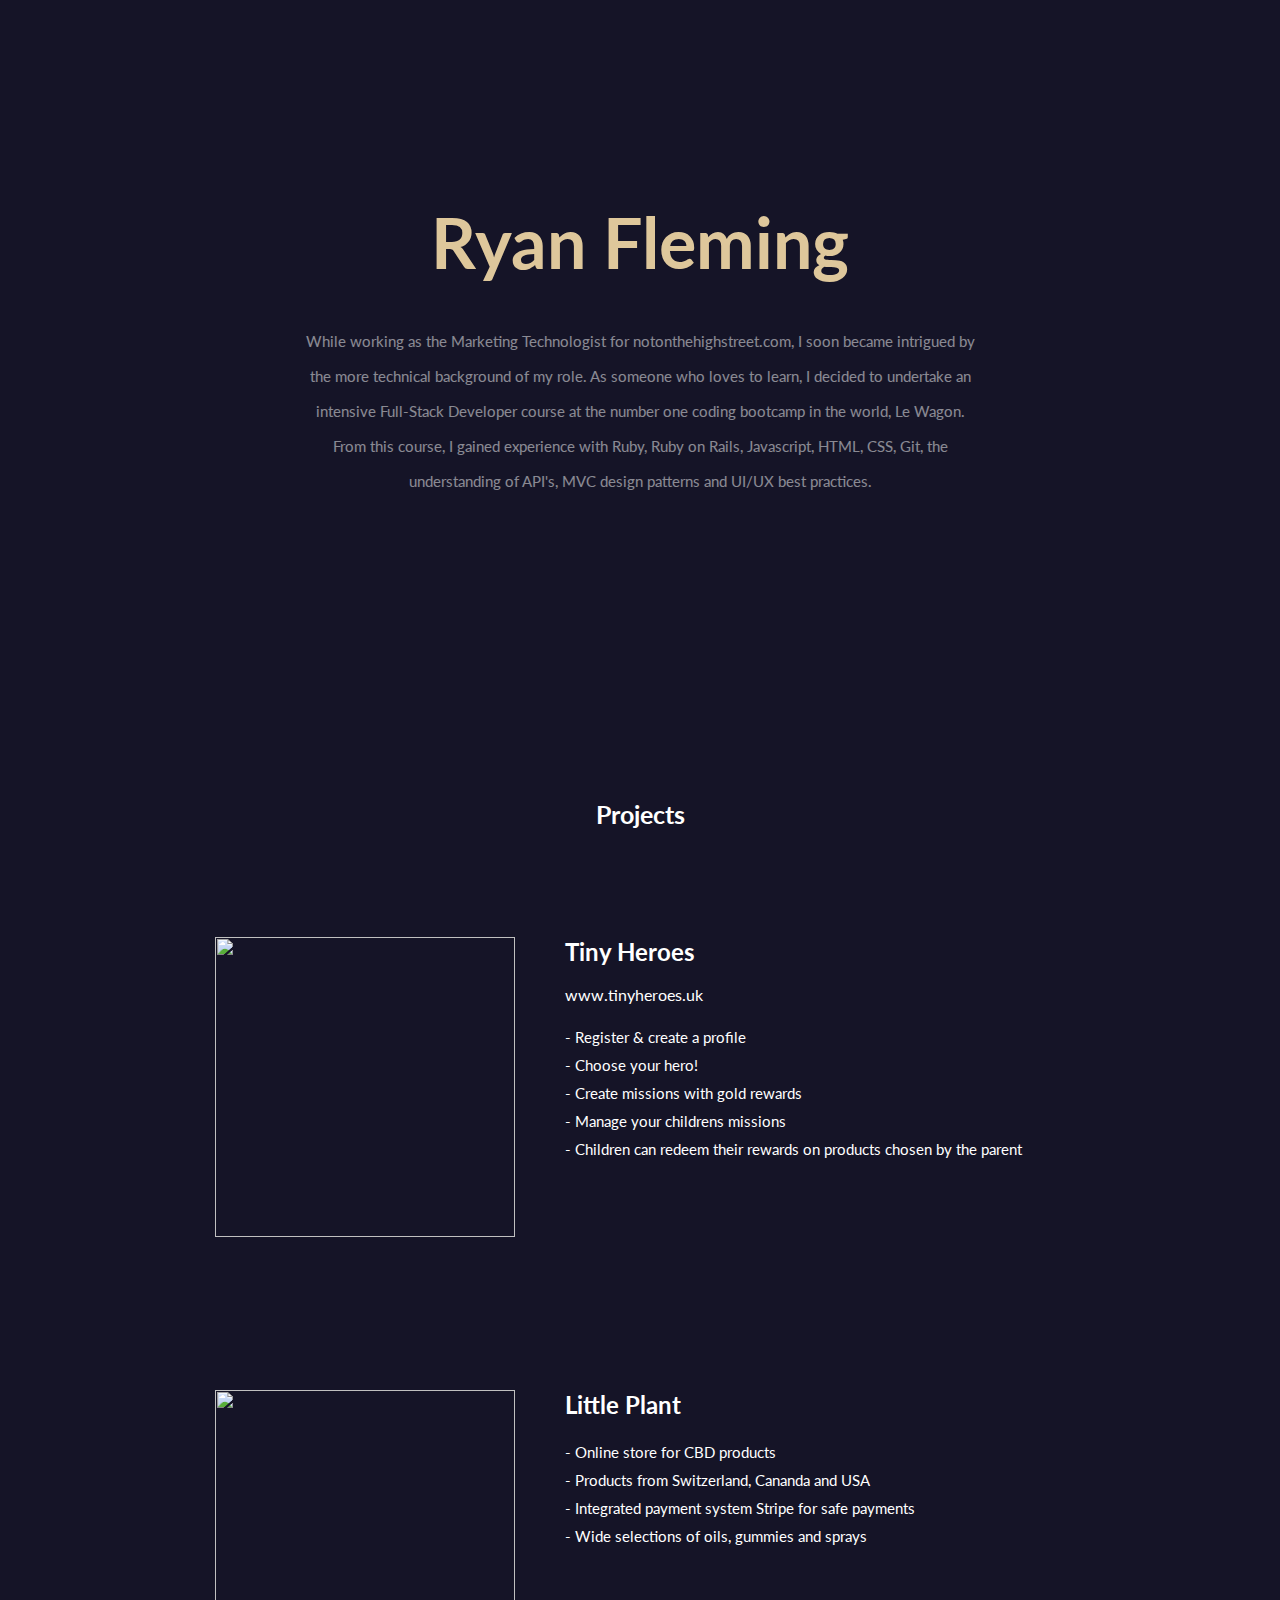
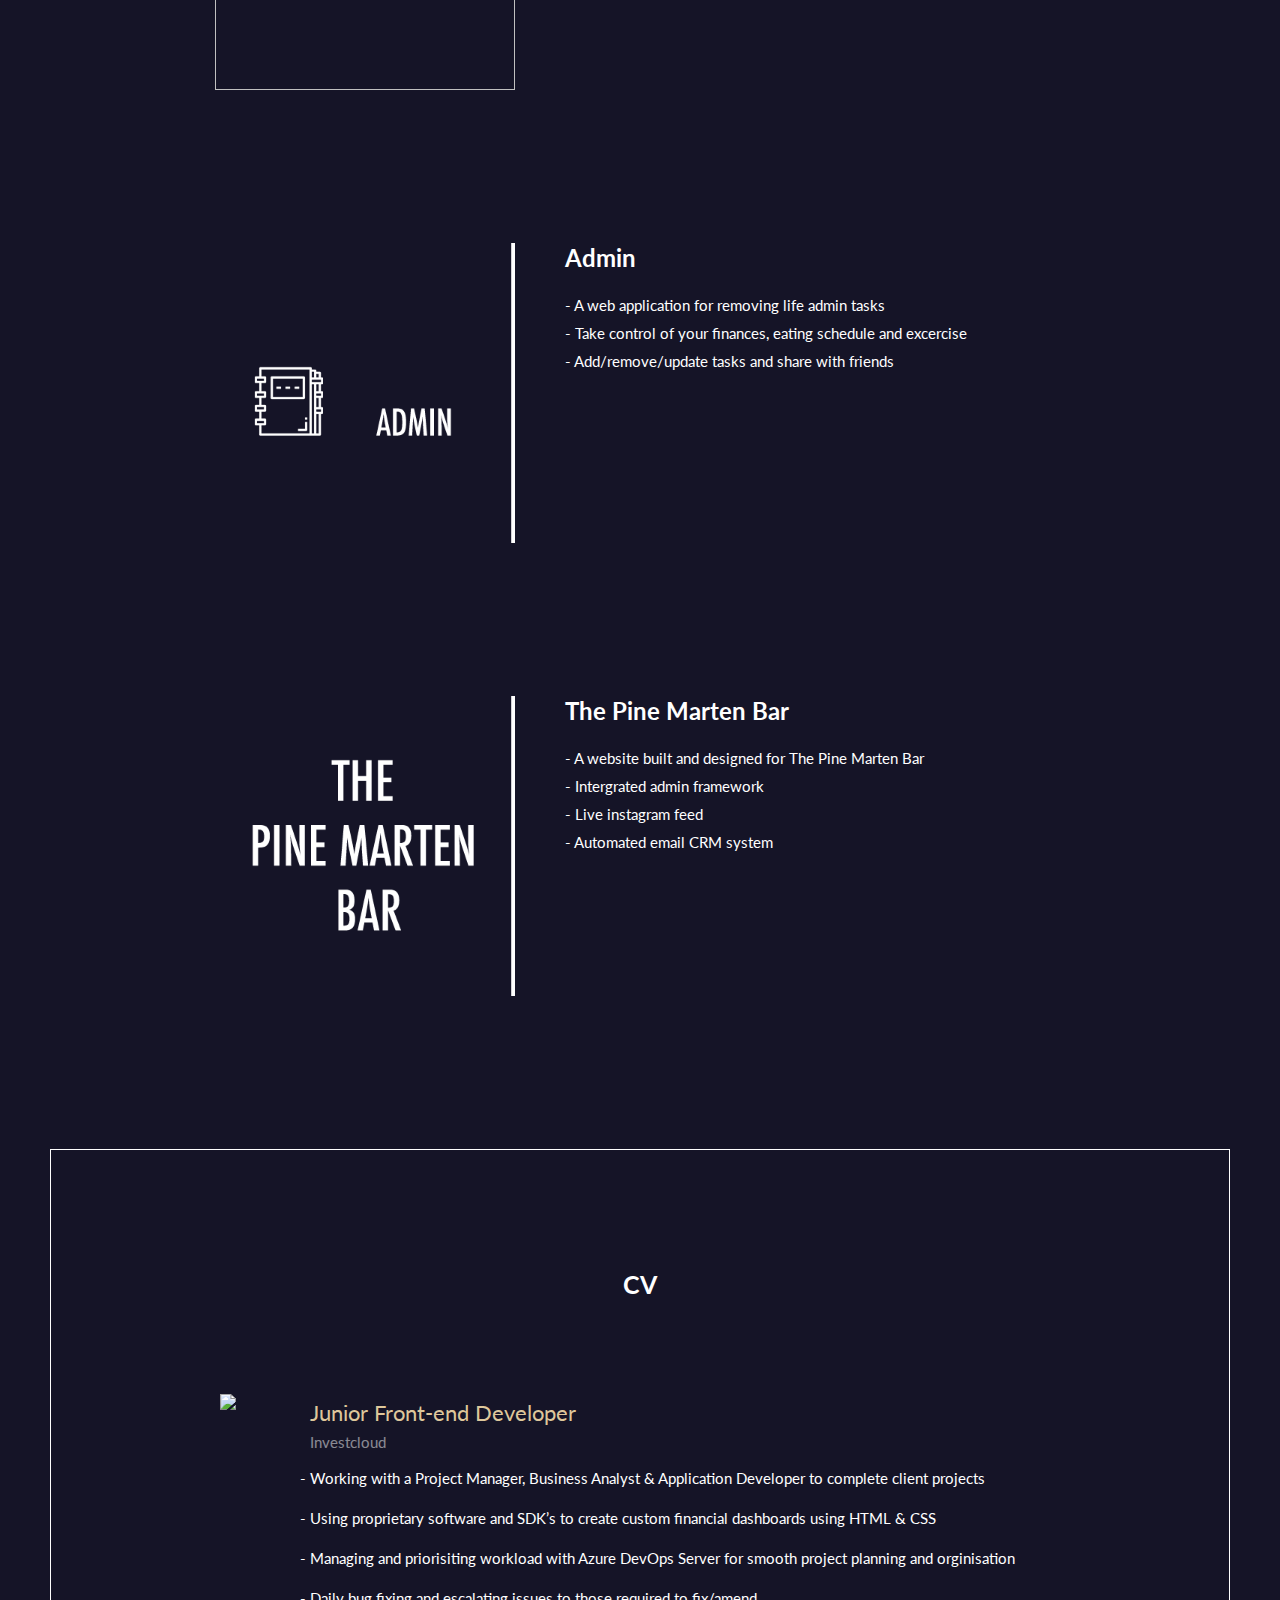
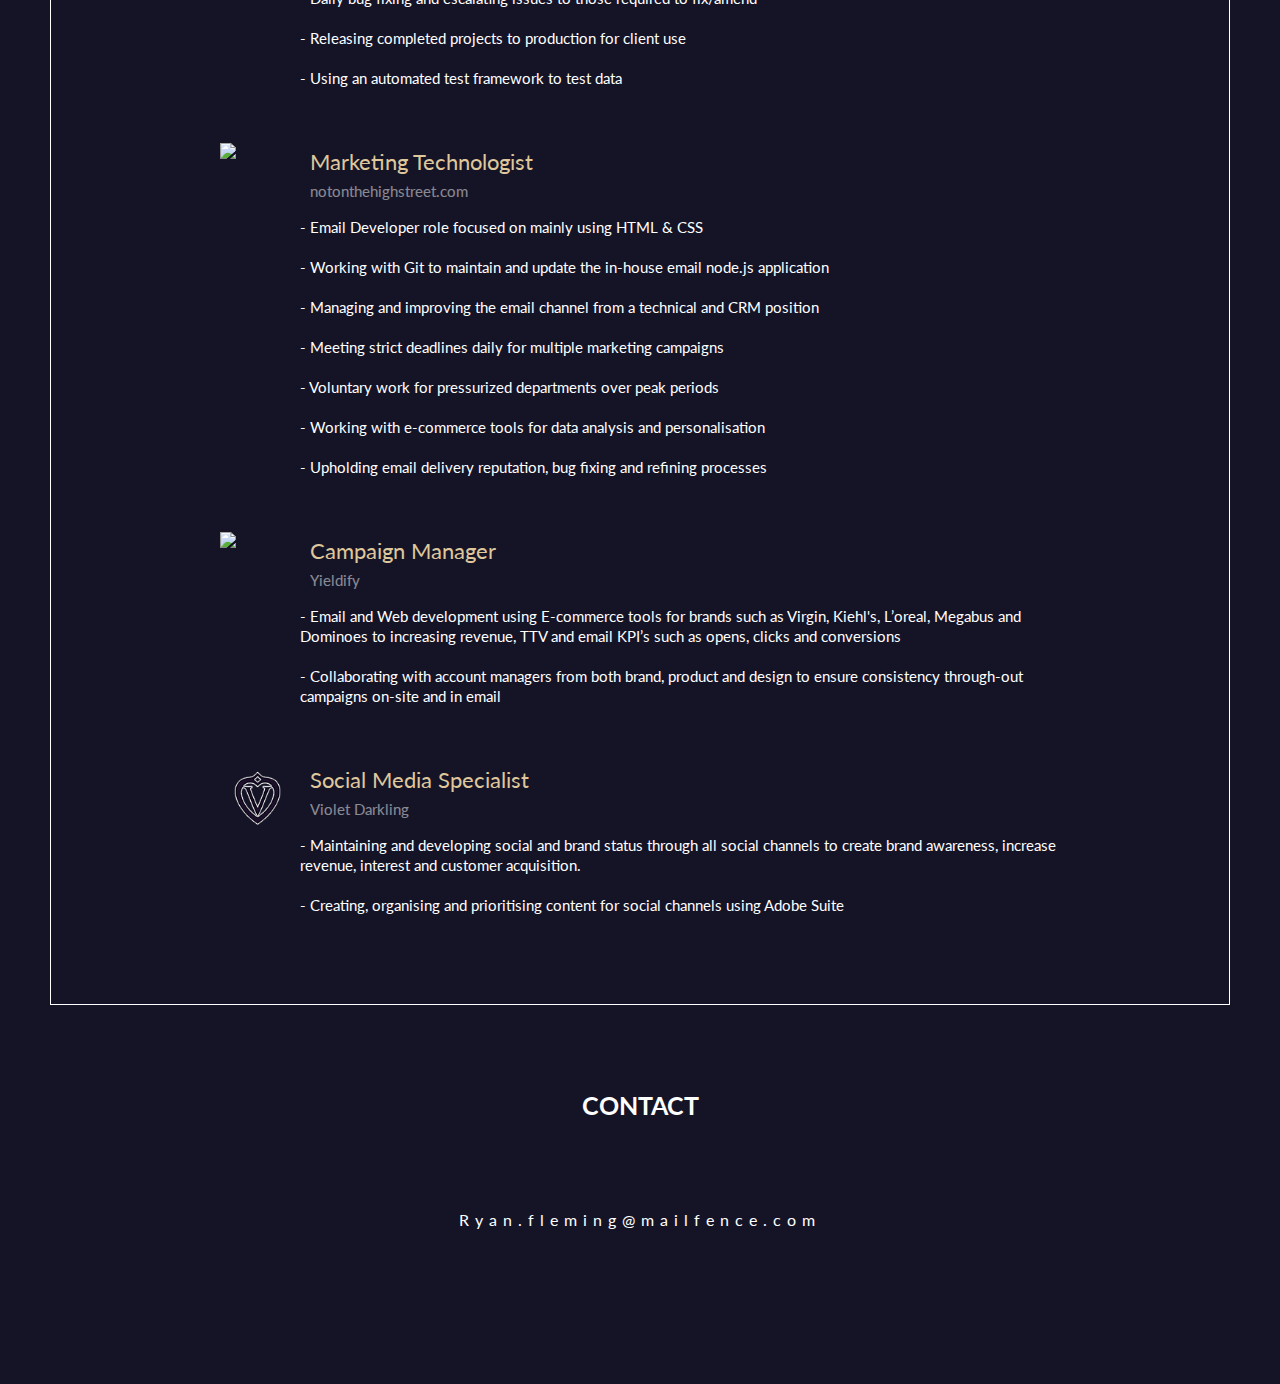
==== index.html @ 5d24ea47 "re-adding image, previous commit didn't change littleplant mobile image" ====
<!DOCTYPE html>
<html>

<head>
    <meta charset="UTF-8">
    <meta name="viewport" content="width=device-width, initial-scale=1.0">
    <meta http-equiv="X-UA-Compatible" content="ie=edge">
    <script src="/index.js" alt="index.js"></script>
    <link rel="stylesheet" type="text/css" href="stylesheet.css">
    <link rel="stylesheet" href="https://fonts.googleapis.com/css?family=Roboto:300,400,500,700&display=swap" />
    <script src="https://kit.fontawesome.com/34f56d6676.js" crossorigin="anonymous"></script>
    <link href="https://fonts.googleapis.com/css2?family=Lato&display=swap" rel="stylesheet">
    <link rel="stylesheet"
        href="https://cdn.rawgit.com/konpa/devicon/df6431e323547add1b4cf45992913f15286456d3/devicon.min.css">

</head>

<body style="background-image: url();">
    <!--CONTAINER -->
    <main class="container">

        <!--navigation

        <nav id="navigation">
            <a class="link" href="www.ryanfleming.co.uk/design">
                <li class="nav-item">Design</li>
            </a>
            <a class="link" href="www.ryanfleming.co.uk/development">
                <li class="nav-item">Development</li>
            </a>
            <a class="link" href="www.ryanfleming.co.uk/personal">
                <li class="nav-item">Personal</li>
            </a>
        </nav>
        -->

        <!--intro-->

        <section class="center-align">
            <h1 class="gold-header">Ryan Fleming</h1>
            <span class="title-sub-header">While working as the Marketing Technologist for notonthehighstreet.com, I
                soon
                became intrigued by the more technical background of my role. As someone who
                loves to learn, I decided to undertake an intensive Full-Stack Developer course at
                the number one coding bootcamp in the world, Le Wagon. From this course, I
                gained experience with Ruby, Ruby on Rails, Javascript, HTML, CSS, Git, the
                understanding of API's, MVC design patterns and UI/UX best practices.</span>
        </section>

        <!--intro-->

        <!--project gallery-->
        <section class="gallery">
            <h3 id="heading">Projects</h3><br><br>

            <section class="projects">

                <div id="two-column">
                    <div class="placeholder-position">
                        <img class="placeholder" src="images/tinyheroes.png">
                        <img class="placeholder-mobile" src="images/tinyheroes-mobile.png?1">
                    </div>
                    <div class="center">

                        <h2 class="project-title">Tiny Heroes</h2><br>

                        <a class="link-style" href="http://www.tinyheroes.uk/">
                            www.tinyheroes.uk</a><br><br>

                        <p class="project-description">
                            - Register & create a profile<br>
                            - Choose your hero!<br>
                            - Create missions with gold rewards<br>
                            - Manage your childrens missions<br>
                            - Children can redeem their rewards on
                            products chosen by the parent<br>
                        </p><br>

                        <span class="icons">
                            <i class="devicon-ruby-plain-wordmark"> </i>
                            <i class="devicon-rails-plain-wordmark"> </i>
                            <i class="devicon-git-plain-wordmark"> </i>
                            <i class="devicon-heroku-original-wordmark"> </i>
                            <i class="devicon-photoshop-plain"> </i>
                            <i class="devicon-sass-original"> </i>
                            <i class="devicon-bootstrap-plain-wordmark"> </i>

                        </span>

                    </div>

                </div>


                <div id="two-column">

                    <div class="placeholder-position">
                        <img class="placeholder" src="images/littleplant.png">
                        <img class="placeholder-mobile" src="images/littleplant-mobile.png">
                    </div>
                    <!-- fix the gallery - use display flex or grid -->
                    <div class="center">

                        <h2 class="project-title">Little Plant</h2><br>
                        <!-- <a class="link-style" href="http://www.littleplant.co.uk/">
                            http://www.littleplant.co.uk/</a><br><br> -->

                        <p class="project-description">
                            - Online store for CBD products<br>
                            - Products from Switzerland, Cananda and USA <br>
                            - Integrated payment system Stripe for safe payments<br>
                            - Wide selections of oils, gummies and sprays <br>

                        </p><br>

                        <span class="icons">
                            <i class="devicon-javascript-plain"> </i>
                            <i class="devicon-git-plain-wordmark"> </i>
                            <i class="devicon-heroku-original-wordmark"> </i>
                            <i class="devicon-photoshop-plain"> </i>

                        </span>
                    </div>

                </div>

                <div id="two-column">

                    <div class="placeholder-position">
                        <img class="placeholder" src="images/admin.png">
                        <img class="placeholder-mobile" src="images/admin-mobile.png">

                    </div>
                    <!-- fix the gallery - use display flex or grid -->
                    <div class="center">

                        <h2 class="project-title">Admin</h2><br>
                        <!--  <a class="link-style" href="">
                            http://www.admin.co.uk/</a><br><br>-->

                        <p class="project-description">
                            - A web application for removing life admin tasks <br>
                            - Take control of your finances, eating schedule and excercise<br>
                            - Add/remove/update tasks and share with friends<br>
                        </p><br>

                        <span class="icons">
                            <i class="devicon-javascript-plain"> </i>
                            <i class="devicon-git-plain-wordmark"> </i>
                            <i class="devicon-heroku-original-wordmark"> </i>
                            <i class="devicon-photoshop-plain"> </i>

                        </span>
                    </div>

                </div>

                <div id="two-column">

                    <div class="placeholder-position">

                        <img class="placeholder" src="images/pinemarten.png">
                        <img class="placeholder-mobile" src="images/pinemarten-mobile.png">

                    </div>
                    <!-- fix the gallery - use display flex or grid -->
                    <div class="center">

                        <h2 class="project-title">The Pine Marten Bar</h2><br>
                        <!-- <a class="link-style" href="https://www.aviemoreski.co.uk/">
                            https://www.aviemoreski.co.uk/</a><br><br>-->

                        <p class="project-description">
                            - A website built and designed for The Pine Marten Bar<br>
                            - Intergrated admin framework<br>
                            - Live instagram feed<br>
                            - Automated email CRM system<br>
                        </p><br>

                        <span class="icons">
                            <i class="devicon-javascript-plain"> </i>
                            <i class="devicon-git-plain-wordmark"> </i>
                            <i class="devicon-heroku-original-wordmark"> </i>
                            <i class="devicon-photoshop-plain"> </i>

                        </span>
                    </div>

                </div>


            </section>

            <!--project gallery-->

            <!--role gallery-->

            <div class="cv">
                <h3 id="heading">CV</h3>
                <div class="cv-section">
                    <img class="logo" src="images/investcloud.png?2">
                    <p class="cv-gold-header">Junior Front-end Developer <br> <span
                            class="sub-header">Investcloud</span>
                    </p>
                    <div class="job-description">
                        <p class="white-para-left">
                            - Working with a Project Manager, Business Analyst & Application Developer to complete
                            client projects
                            <br><br>- Using proprietary software and SDK’s to create custom financial dashboards
                            using HTML & CSS
                            <br><br>- Managing and priorisiting workload with Azure DevOps Server for smooth project
                            planning and orginisation
                            <br><br> - Daily bug fixing and escalating issues to those required to fix/amend
                            <br><br> - Releasing completed projects to production for client use
                            <br><br> - Using an automated test framework to test data
                        </p>
                    </div>

                </div>
                <div class="cv-section">
                    <img class="logo" src="images/noths.png">
                    <p class="cv-gold-header">Marketing Technologist <br> <span
                            class="sub-header">notonthehighstreet.com</span>
                    </p>
                    <div class="job-description">
                        <p class="white-para-left">
                            - Email Developer role focused on mainly using HTML & CSS
                            <br><br>- Working with Git to maintain and update the in-house email node.js application
                            <br><br>- Managing and improving the email channel from a technical and CRM position
                            <br><br>- Meeting strict deadlines daily for multiple marketing campaigns
                            <br><br>- Voluntary work for pressurized departments over peak periods
                            <br><br>- Working with e-commerce tools for data analysis and personalisation
                            <br><br>- Upholding email delivery reputation, bug fixing and refining processes
                        </p>
                    </div>
                </div>

                <div class="cv-section">
                    <img class="logo" src="images/yieldify.png">
                    <p class="cv-gold-header">Campaign Manager <br> <span class="sub-header">Yieldify</span>
                    </p>
                    <div class="job-description">
                        <p class="white-para-left">
                            - Email and Web development using E-commerce tools for brands such as Virgin, Kiehl's,
                            L’oreal, Megabus and Dominoes to increasing revenue, TTV and email KPI’s such as opens,
                            clicks and conversions
                            <br><br> - Collaborating with account managers from both brand, product and design to ensure
                            consistency through-out campaigns on-site and in email
                        </p>
                    </div>

                </div>

                <div class="cv-section">
                    <img class="logo" src="images/violetdarkling.png">
                    <p class="cv-gold-header">Social Media Specialist <br> <span class="sub-header">Violet
                            Darkling</span>
                    </p>
                    <div class="job-description">
                        <p class="white-para-left">
                            - Maintaining and developing social and brand status through all social channels to create
                            brand awareness, increase revenue, interest and customer acquisition.
                            <br><br>- Creating, organising and prioritising content for social channels using Adobe
                            Suite
                        </p>
                    </div>

                </div>
                <div class="div-center">
                    <a href="/download/ryanflemingcv.pdf"><button class="download-btn" type="button">DOWNLOAD
                            CV</button></a>
                </div>
            </div>
            <!--role gallery-->

            <!--contact section-->

            <div class="contact">
                <h3 id="heading">CONTACT</h3>
                <p class="email"> Ryan.fleming@mailfence.com</p>
            </div>

            <div class="icon-position">
                <a href="https://www.linkedin.com/in/rynfleming/"><i id="icon" class="fab fa-linkedin"></i></a>
                <a href="https://www.behance.net/RYANFLEMINac44"><i id="icon" class="fab fa-behance-square"></i></a>
                <a href="https://github.com/ryanfleming99"><i id="icon" class="fab fa-github-square"></i></a>
            </div>
            <!--contact section-->
        </section>
    </main>
</body>

</html>
---- stylesheet.css ----
* {
	margin: 0;
	padding: 0;
	background-color: #151427;
	font-family: Lato, sans-serif;
}

.container {
	width: 100%;
	height: 100%;
	justify-content: center;
}

#navigation {
	display: flex;
	justify-content: center;
	margin-top: 20px;
}

.gallery-images {
	text-align: center;
}

.placeholder {
	width: 300px;
	height: 300px;
}

.div-center {
	display: flex;
	justify-content: center;
	margin-top: 50px;
	display: none;
}

.project-description {
	color: #fff;
	line-height: 28px;
	font-size: 15px;
}

#two-column {
	display: flex;
	justify-content: center;
	margin-bottom: 150px;
}

.cv {
	justify-content: center;
	padding: 5% 5%;
	border: 1px solid white;
}

.center-align {
	justify-content: center;
	margin: 200px;
}

.link-style {
	text-decoration: none;
	color: #fff;
}

.project-container {
	justify-content: center;
	padding: 10% 20%;
}

.nav-item {
	text-decoration: none;
	color: #fff;
	font-size: 20px;
	padding: 20px 100px;
	list-style-type: none;
}

.header {
	padding: 20px 0;
}

.icons {
	font-size: 40px;
	color: white;
}

.gold-header {
	color: #dec79b;
	text-align: center;
	font-size: 70px;
}

.cv-gold-header {
	color: #dec79b;
	text-align: left;
	padding-left: 100px;
	font-size: 22px;
	padding-bottom: 15px;
}

#heading {
	color: #fff;
	justify-content: center;
	text-align: center;
	padding: 60px 20px 70px 20px;
	font-size: 25px;
}

.contact {
	color: #fff;
	justify-content: center;
	text-align: center;
	padding: 25px 0;
}

.download-btn {
	width: 160px;
	height: 40px;
	font-size: 15px;
	background-color: #dec79b;
	border-radius: 10px;
	border: 1px solid white;
}

.cv-section {
	position: relative;
	padding: 30px 0 30px 100px;
}

.gallery {
	padding: 0 50px;
}

.logo {
	position: absolute;
	margin: -5px 10px;
	width: 75px;
}

.white-para {
	color: #fff;
	font-size: 15px;
	text-align: center;
	line-height: 35px;
	padding: 20px 60px;
}

.white-para-left {
	color: #fff;
	font-size: 15px;
	text-align: left;
	padding-left: 90px;
	line-height: 20px;
	padding-right: 90px;
}

.nav-header {
	color: #dec79b;
	font-size: 20px;
}

.project-text {
	padding: 0 50px;
	color: #fff;
	width: 400px;
}

.sub-header {
	font-size: 15px;
	color: #fff;
	opacity: 0.5;
}

.title-sub-header {
	font-size: 15px;
	color: #fff;
	opacity: .5;
	display: flex;
	text-align: center;
	padding: 40px 100px;
	line-height: 35px;
}

.email {
	padding: 20px 0;
	letter-spacing: 6px;
}

.icon-position {
	color: #dec79b;
	font-size: 60px;
	padding: 60px 20px 50px 20px;
	text-align: center;
}

.project-title {
	color: white;
}

.center-mobile {
	padding-left: 50px;
	width: 500px;
}

.center {
	width: 500px;
	padding-left: 50px;
}

.fa-behance-square:before {
	padding: 0 50px;
}

#icon {
	color: #dec79b;
	font-size: 70px;
}

.placeholder-mobile {
	display: none;
}

.link {
	text-decoration: none;
}

.nav-item:hover {
	color: #dec79b;
}
@media only screen and (max-width: 768px) {
	.container {
		width: 100vw;
		padding: 10px 10px;
	}

	.center-align {
		margin: 100px 0px;
		padding: 0px 0px;
		justify-content: center;
	}

	.placeholder-position {
		display: flex;
		justify-content: center;
		margin-top: -60px;
	}

	.placeholder-mobile {
		display: flex;
		width: 50vw;
	}

	.nav-item {
		padding: 20px 20px;
	}

	.icons {
		display: block;
		font-size: 35px;
		color: white;
		text-align: center;
	}

	.cv {
		padding: 10% 5%;
		border: none;
	}

	.cv-section {
		padding: 30px 0px;
	}

	.placeholder {
		display: none;
	}

	#two-column {
		display: block;
	}

	.project-title {
		display: none;
	}

	.project-description {
		color: #fff;
		line-height: 28px;
		font-size: 15px;
		margin-top: -50px;
		padding: 20px;
		text-align: center;
	}

	.link-style {
		display: none;
	}

	.center {
		width: 100vw;
		padding-left: 0px;
	}

	#heading {
		color: #fff;
		padding: 0px 20px;
		font-size: 25px;
		margin-bottom: 70px;
	}

	.gallery {
		padding: 0 0px;
		width: 100vw;
	}

	.white-para-left {
		color: #fff;
		font-size: 16px;
		text-align: justify;
		padding: 0px 10px;
		line-height: 30px;
	}

	.title-sub-header {
		font-size: 15px;
		color: #fff;
		opacity: .5;
		display: flex;
		justify-content: center;
		padding: 20px;
		text-align: center;
	}

	.gold-header {
		font-size: 40px;
		margin-top: 80px;
	}
}
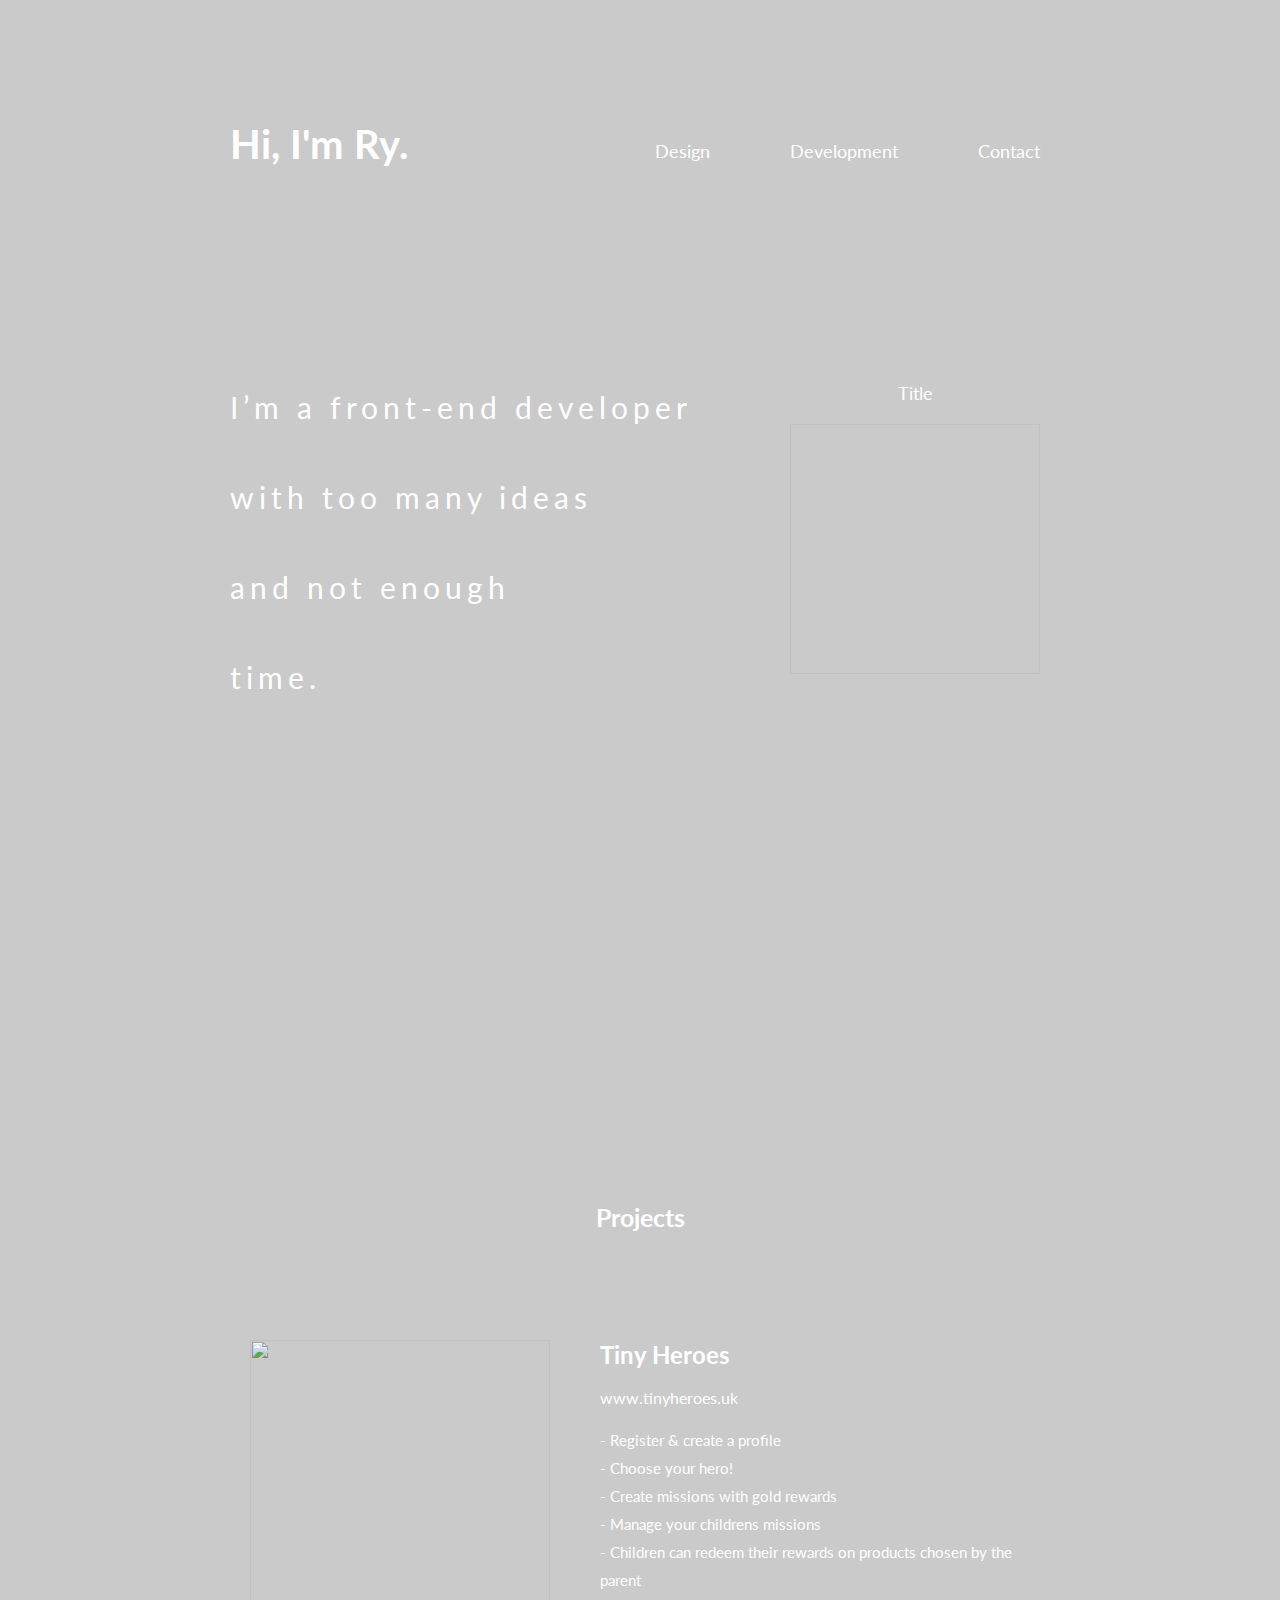
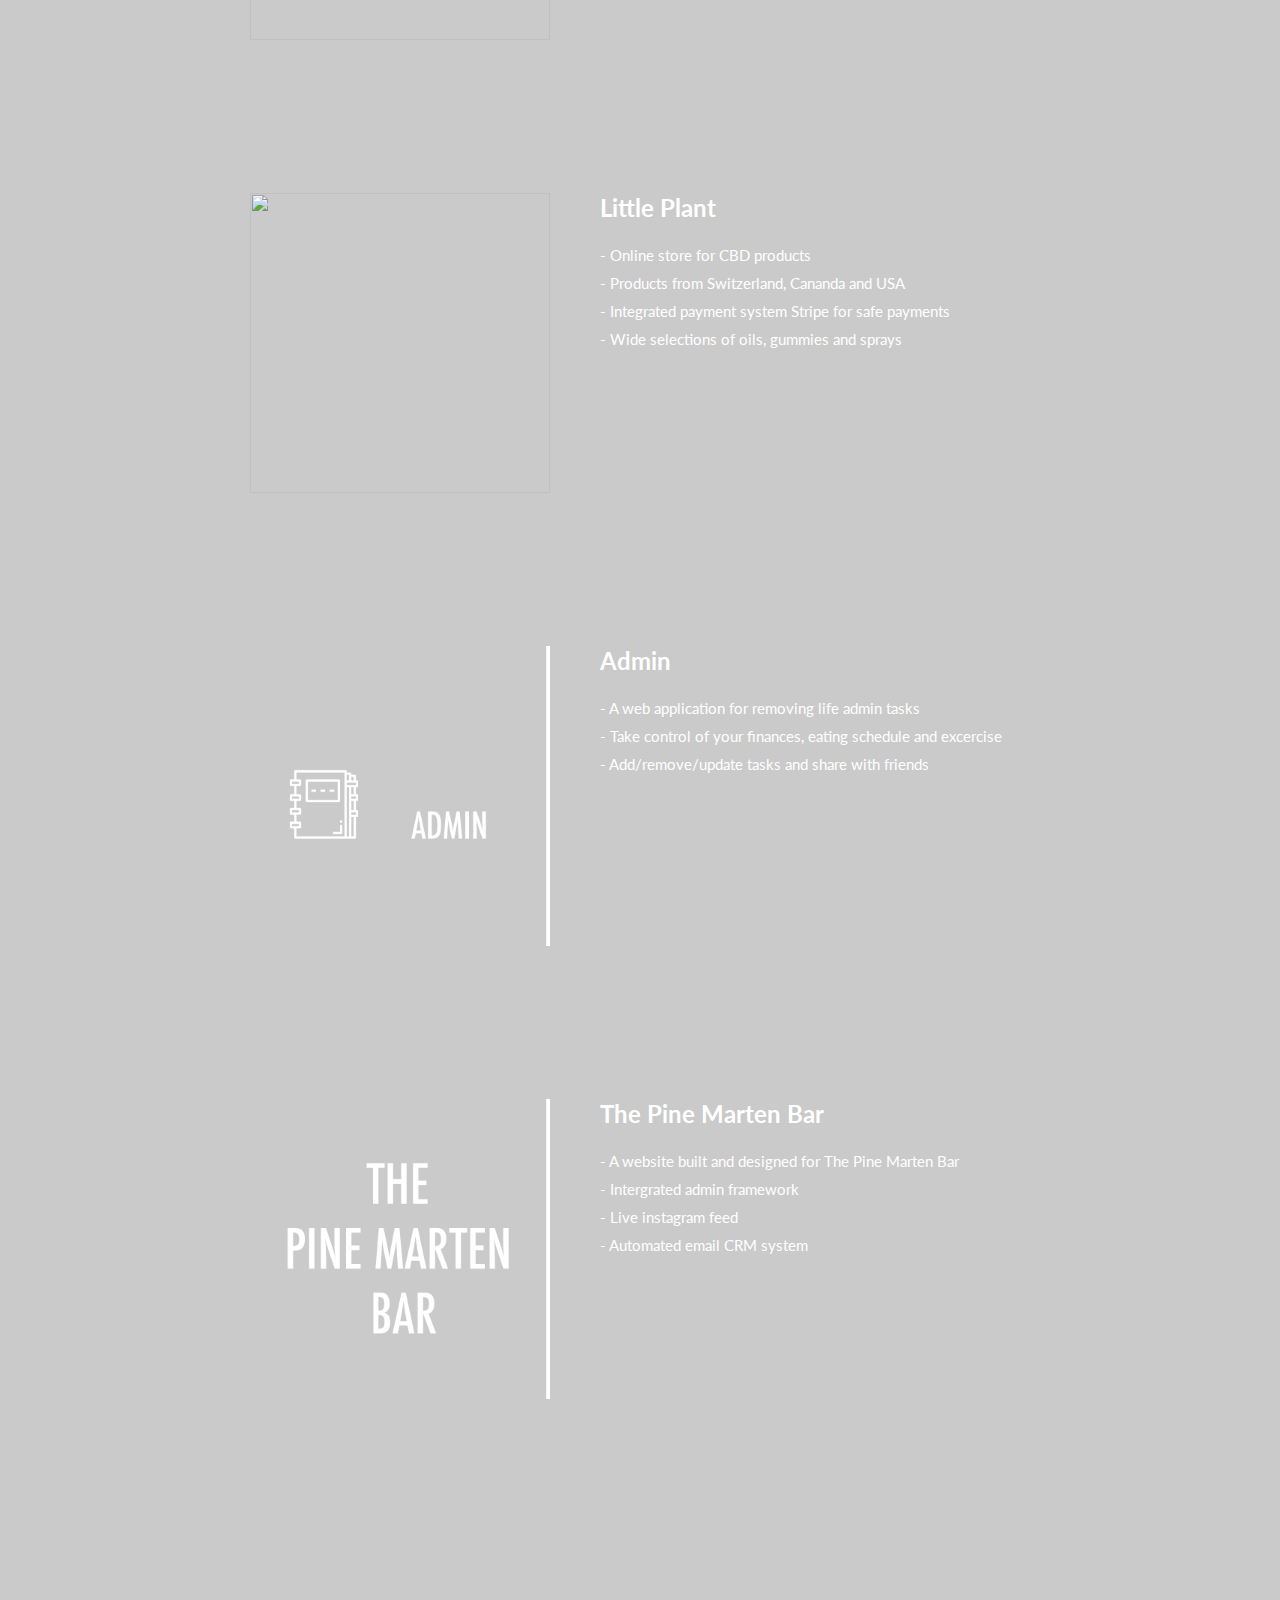
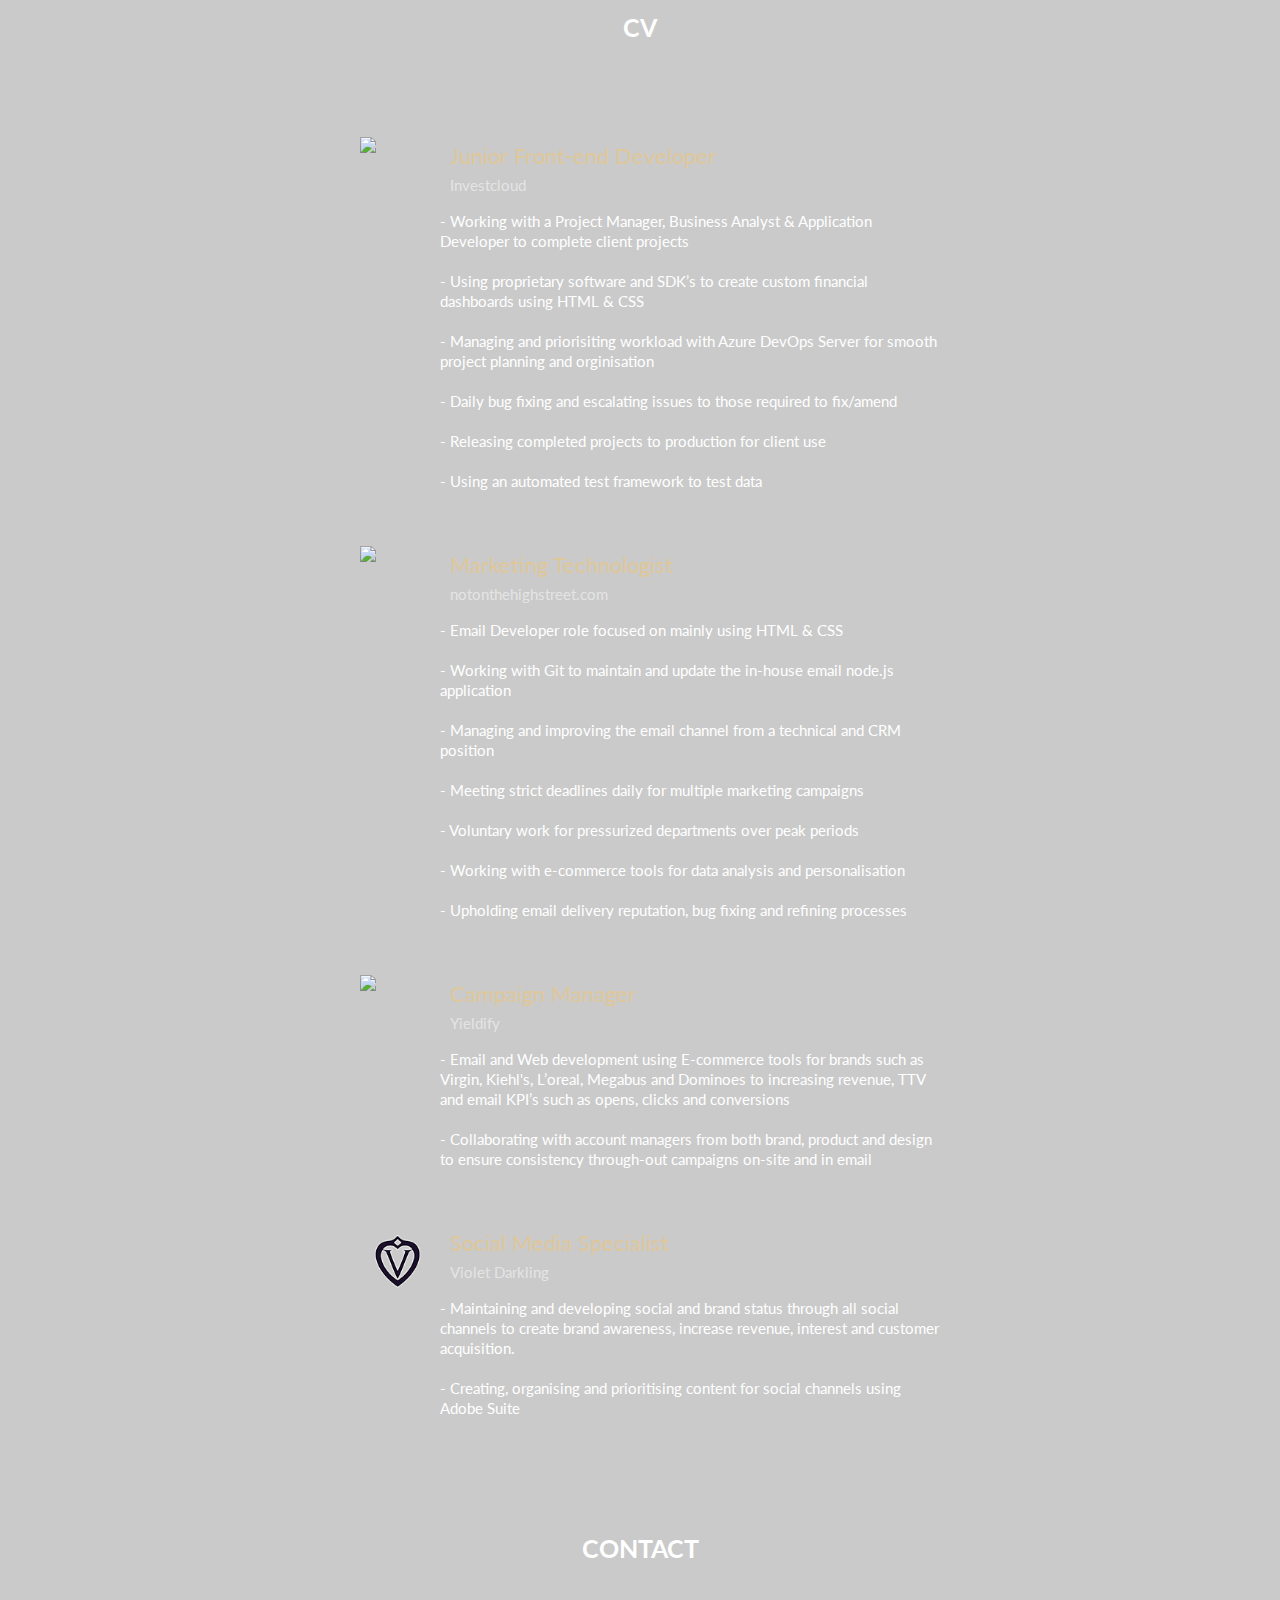
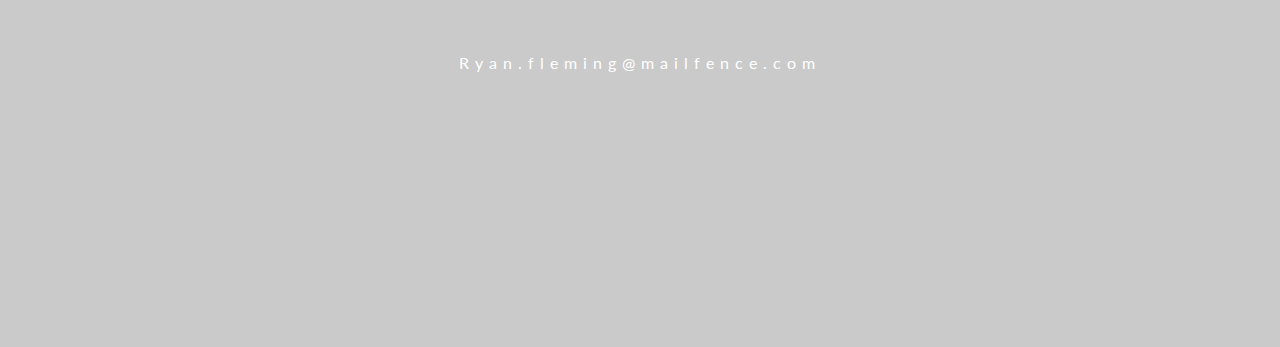
==== commit 7c64ad65: "remove background keyframes" ====
--- a/index.html
+++ b/index.html
@@ -1,293 +1,336 @@
 <!DOCTYPE html>
 <html>
-
-<head>
-    <meta charset="UTF-8">
-    <meta name="viewport" content="width=device-width, initial-scale=1.0">
-    <meta http-equiv="X-UA-Compatible" content="ie=edge">
+  <head>
+    <meta charset="UTF-8" />
+    <meta name="viewport" content="width=device-width, initial-scale=1.0" />
+    <meta http-equiv="X-UA-Compatible" content="ie=edge" />
     <script src="/index.js" alt="index.js"></script>
-    <link rel="stylesheet" type="text/css" href="stylesheet.css">
-    <link rel="stylesheet" href="https://fonts.googleapis.com/css?family=Roboto:300,400,500,700&display=swap" />
-    <script src="https://kit.fontawesome.com/34f56d6676.js" crossorigin="anonymous"></script>
-    <link href="https://fonts.googleapis.com/css2?family=Lato&display=swap" rel="stylesheet">
-    <link rel="stylesheet"
-        href="https://cdn.rawgit.com/konpa/devicon/df6431e323547add1b4cf45992913f15286456d3/devicon.min.css">
-
-</head>
-
-<body style="background-image: url();">
+    <link rel="stylesheet" type="text/css" href="stylesheet.css" />
+    <link
+      rel="stylesheet"
+      href="https://fonts.googleapis.com/css?family=Roboto:300,400,500,700&display=swap"
+    />
+    <script
+      src="https://kit.fontawesome.com/34f56d6676.js"
+      crossorigin="anonymous"
+    ></script>
+    <link
+      href="https://fonts.googleapis.com/css2?family=Lato&display=swap"
+      rel="stylesheet"
+    />
+    <link
+      rel="stylesheet"
+      href="https://cdn.rawgit.com/konpa/devicon/df6431e323547add1b4cf45992913f15286456d3/devicon.min.css"
+    />
+  </head>
+
+  <body>
     <!--CONTAINER -->
     <main class="container">
-
-        <!--navigation
-
-        <nav id="navigation">
-            <a class="link" href="www.ryanfleming.co.uk/design">
-                <li class="nav-item">Design</li>
-            </a>
-            <a class="link" href="www.ryanfleming.co.uk/development">
-                <li class="nav-item">Development</li>
-            </a>
-            <a class="link" href="www.ryanfleming.co.uk/personal">
-                <li class="nav-item">Personal</li>
-            </a>
-        </nav>
-        -->
-
-        <!--intro-->
-
-        <section class="center-align">
-            <h1 class="gold-header">Ryan Fleming</h1>
-            <span class="title-sub-header">While working as the Marketing Technologist for notonthehighstreet.com, I
-                soon
-                became intrigued by the more technical background of my role. As someone who
-                loves to learn, I decided to undertake an intensive Full-Stack Developer course at
-                the number one coding bootcamp in the world, Le Wagon. From this course, I
-                gained experience with Ruby, Ruby on Rails, Javascript, HTML, CSS, Git, the
-                understanding of API's, MVC design patterns and UI/UX best practices.</span>
+      <!-- <nav id="navigation">
+        <a class="link" href="www.ryanfleming.co.uk/design">
+          <li class="nav-item">Fitness</li>
+        </a>
+        <a class="link" href="www.ryanfleming.co.uk/development">
+          <li class="nav-item">Work</li>
+        </a>
+        <a class="link" href="www.ryanfleming.co.uk/personal">
+          <li class="nav-item">Contact</li>
+        </a>
+      </nav>
+
+      -->
+
+      <nav id="navigation">
+        <div class="name">
+          <h1>Hi, I'm Ry.</h1>
+        </div>
+
+        <div class="navigation-items">
+          <a class="link" href="fitness.html">
+            <li class="nav-item">Design</li>
+          </a>
+          <a class="link" href="work.html">
+            <li class="nav-item">Development</li>
+          </a>
+          <a class="link" href="contact.html">
+            <li class="nav-item">Contact</li>
+          </a>
+        </div>
+      </nav>
+
+      <!--intro-->
+
+      <div class="introBox">
+        <p class="intro">
+          I’m a front-end developer<br />
+          with too many ideas<br />
+          and not enough<br />
+          time.
+        </p>
+
+        <div class="weeklyUpdate">
+          <p>Title</p>
+          <a><img class= src="https://via.placeholder.com/150"/></a>
+        </div>
+      </div>
+
+      <!--intro-->
+
+      <!--project gallery-->
+      <section class="gallery">
+        <h3 id="heading">Projects</h3>
+        <br /><br />
+
+        <section class="projects">
+          <div id="two-column">
+            <div class="placeholder-position">
+              <img class="placeholder" src="images/tinyheroes.png" />
+              <img
+                class="placeholder-mobile"
+                src="images/tinyheroes-mobile.png"
+              />
+            </div>
+            <div class="center">
+              <h2 class="project-title">Tiny Heroes</h2>
+              <br />
+
+              <a class="link-style" href="http://www.tinyheroes.uk/">
+                www.tinyheroes.uk</a
+              ><br /><br />
+
+              <p class="project-description">
+                - Register & create a profile<br />
+                - Choose your hero!<br />
+                - Create missions with gold rewards<br />
+                - Manage your childrens missions<br />
+                - Children can redeem their rewards on products chosen by the
+                parent<br />
+              </p>
+              <br />
+
+              <span class="icons">
+                <i class="devicon-ruby-plain-wordmark"> </i>
+                <i class="devicon-rails-plain-wordmark"> </i>
+                <i class="devicon-git-plain-wordmark"> </i>
+                <i class="devicon-heroku-original-wordmark"> </i>
+                <i class="devicon-photoshop-plain"> </i>
+                <i class="devicon-sass-original"> </i>
+                <i class="devicon-bootstrap-plain-wordmark"> </i>
+              </span>
+            </div>
+          </div>
+
+          <div id="two-column">
+            <div class="placeholder-position">
+              <img class="placeholder" src="images/littleplant.png" />
+              <img
+                class="placeholder-mobile"
+                src="images/littleplant-mobile.png?1"
+              />
+            </div>
+            <!-- fix the gallery - use display flex or grid -->
+            <div class="center">
+              <h2 class="project-title">Little Plant</h2>
+              <br />
+              <!-- <a class="link-style" href="http://www.littleplant.co.uk/">
+                            http://www.littleplant.co.uk/</a><br><br> -->
+
+              <p class="project-description">
+                - Online store for CBD products<br />
+                - Products from Switzerland, Cananda and USA <br />
+                - Integrated payment system Stripe for safe payments<br />
+                - Wide selections of oils, gummies and sprays <br />
+              </p>
+              <br />
+
+              <span class="icons">
+                <i class="devicon-javascript-plain"> </i>
+                <i class="devicon-git-plain-wordmark"> </i>
+                <i class="devicon-heroku-original-wordmark"> </i>
+                <i class="devicon-photoshop-plain"> </i>
+              </span>
+            </div>
+          </div>
+
+          <div id="two-column">
+            <div class="placeholder-position">
+              <img class="placeholder" src="images/admin.png" />
+              <img class="placeholder-mobile" src="images/admin-mobile.png" />
+            </div>
+            <!-- fix the gallery - use display flex or grid -->
+            <div class="center">
+              <h2 class="project-title">Admin</h2>
+              <br />
+              <!--  <a class="link-style" href="">
+                            http://www.admin.co.uk/</a><br><br>-->
+
+              <p class="project-description">
+                - A web application for removing life admin tasks <br />
+                - Take control of your finances, eating schedule and
+                excercise<br />
+                - Add/remove/update tasks and share with friends<br />
+              </p>
+              <br />
+
+              <span class="icons">
+                <i class="devicon-javascript-plain"> </i>
+                <i class="devicon-git-plain-wordmark"> </i>
+                <i class="devicon-heroku-original-wordmark"> </i>
+                <i class="devicon-photoshop-plain"> </i>
+              </span>
+            </div>
+          </div>
+
+          <div id="two-column">
+            <div class="placeholder-position">
+              <img class="placeholder" src="images/pinemarten.png" />
+              <img
+                class="placeholder-mobile"
+                src="images/pinemarten-mobile.png"
+              />
+            </div>
+            <!-- fix the gallery - use display flex or grid -->
+            <div class="center">
+              <h2 class="project-title">The Pine Marten Bar</h2>
+              <br />
+              <!-- <a class="link-style" href="https://www.aviemoreski.co.uk/">
+                            https://www.aviemoreski.co.uk/</a><br><br>-->
+
+              <p class="project-description">
+                - A website built and designed for The Pine Marten Bar<br />
+                - Intergrated admin framework<br />
+                - Live instagram feed<br />
+                - Automated email CRM system<br />
+              </p>
+              <br />
+
+              <span class="icons">
+                <i class="devicon-javascript-plain"> </i>
+                <i class="devicon-git-plain-wordmark"> </i>
+                <i class="devicon-heroku-original-wordmark"> </i>
+                <i class="devicon-photoshop-plain"> </i>
+              </span>
+            </div>
+          </div>
         </section>
 
-        <!--intro-->
-
         <!--project gallery-->
-        <section class="gallery">
-            <h3 id="heading">Projects</h3><br><br>
-
-            <section class="projects">
-
-                <div id="two-column">
-                    <div class="placeholder-position">
-                        <img class="placeholder" src="images/tinyheroes.png">
-                        <img class="placeholder-mobile" src="images/tinyheroes-mobile.png?1">
-                    </div>
-                    <div class="center">
-
-                        <h2 class="project-title">Tiny Heroes</h2><br>
-
-                        <a class="link-style" href="http://www.tinyheroes.uk/">
-                            www.tinyheroes.uk</a><br><br>
-
-                        <p class="project-description">
-                            - Register & create a profile<br>
-                            - Choose your hero!<br>
-                            - Create missions with gold rewards<br>
-                            - Manage your childrens missions<br>
-                            - Children can redeem their rewards on
-                            products chosen by the parent<br>
-                        </p><br>
-
-                        <span class="icons">
-                            <i class="devicon-ruby-plain-wordmark"> </i>
-                            <i class="devicon-rails-plain-wordmark"> </i>
-                            <i class="devicon-git-plain-wordmark"> </i>
-                            <i class="devicon-heroku-original-wordmark"> </i>
-                            <i class="devicon-photoshop-plain"> </i>
-                            <i class="devicon-sass-original"> </i>
-                            <i class="devicon-bootstrap-plain-wordmark"> </i>
-
-                        </span>
-
-                    </div>
-
-                </div>
-
-
-                <div id="two-column">
-
-                    <div class="placeholder-position">
-                        <img class="placeholder" src="images/littleplant.png">
-                        <img class="placeholder-mobile" src="images/littleplant-mobile.png">
-                    </div>
-                    <!-- fix the gallery - use display flex or grid -->
-                    <div class="center">
-
-                        <h2 class="project-title">Little Plant</h2><br>
-                        <!-- <a class="link-style" href="http://www.littleplant.co.uk/">
-                            http://www.littleplant.co.uk/</a><br><br> -->
-
-                        <p class="project-description">
-                            - Online store for CBD products<br>
-                            - Products from Switzerland, Cananda and USA <br>
-                            - Integrated payment system Stripe for safe payments<br>
-                            - Wide selections of oils, gummies and sprays <br>
-
-                        </p><br>
-
-                        <span class="icons">
-                            <i class="devicon-javascript-plain"> </i>
-                            <i class="devicon-git-plain-wordmark"> </i>
-                            <i class="devicon-heroku-original-wordmark"> </i>
-                            <i class="devicon-photoshop-plain"> </i>
-
-                        </span>
-                    </div>
-
-                </div>
-
-                <div id="two-column">
-
-                    <div class="placeholder-position">
-                        <img class="placeholder" src="images/admin.png">
-                        <img class="placeholder-mobile" src="images/admin-mobile.png">
-
-                    </div>
-                    <!-- fix the gallery - use display flex or grid -->
-                    <div class="center">
-
-                        <h2 class="project-title">Admin</h2><br>
-                        <!--  <a class="link-style" href="">
-                            http://www.admin.co.uk/</a><br><br>-->
-
-                        <p class="project-description">
-                            - A web application for removing life admin tasks <br>
-                            - Take control of your finances, eating schedule and excercise<br>
-                            - Add/remove/update tasks and share with friends<br>
-                        </p><br>
-
-                        <span class="icons">
-                            <i class="devicon-javascript-plain"> </i>
-                            <i class="devicon-git-plain-wordmark"> </i>
-                            <i class="devicon-heroku-original-wordmark"> </i>
-                            <i class="devicon-photoshop-plain"> </i>
-
-                        </span>
-                    </div>
-
-                </div>
-
-                <div id="two-column">
-
-                    <div class="placeholder-position">
-
-                        <img class="placeholder" src="images/pinemarten.png">
-                        <img class="placeholder-mobile" src="images/pinemarten-mobile.png">
-
-                    </div>
-                    <!-- fix the gallery - use display flex or grid -->
-                    <div class="center">
-
-                        <h2 class="project-title">The Pine Marten Bar</h2><br>
-                        <!-- <a class="link-style" href="https://www.aviemoreski.co.uk/">
-                            https://www.aviemoreski.co.uk/</a><br><br>-->
-
-                        <p class="project-description">
-                            - A website built and designed for The Pine Marten Bar<br>
-                            - Intergrated admin framework<br>
-                            - Live instagram feed<br>
-                            - Automated email CRM system<br>
-                        </p><br>
-
-                        <span class="icons">
-                            <i class="devicon-javascript-plain"> </i>
-                            <i class="devicon-git-plain-wordmark"> </i>
-                            <i class="devicon-heroku-original-wordmark"> </i>
-                            <i class="devicon-photoshop-plain"> </i>
-
-                        </span>
-                    </div>
-
-                </div>
-
-
-            </section>
-
-            <!--project gallery-->
-
-            <!--role gallery-->
-
-            <div class="cv">
-                <h3 id="heading">CV</h3>
-                <div class="cv-section">
-                    <img class="logo" src="images/investcloud.png?2">
-                    <p class="cv-gold-header">Junior Front-end Developer <br> <span
-                            class="sub-header">Investcloud</span>
-                    </p>
-                    <div class="job-description">
-                        <p class="white-para-left">
-                            - Working with a Project Manager, Business Analyst & Application Developer to complete
-                            client projects
-                            <br><br>- Using proprietary software and SDK’s to create custom financial dashboards
-                            using HTML & CSS
-                            <br><br>- Managing and priorisiting workload with Azure DevOps Server for smooth project
-                            planning and orginisation
-                            <br><br> - Daily bug fixing and escalating issues to those required to fix/amend
-                            <br><br> - Releasing completed projects to production for client use
-                            <br><br> - Using an automated test framework to test data
-                        </p>
-                    </div>
-
-                </div>
-                <div class="cv-section">
-                    <img class="logo" src="images/noths.png">
-                    <p class="cv-gold-header">Marketing Technologist <br> <span
-                            class="sub-header">notonthehighstreet.com</span>
-                    </p>
-                    <div class="job-description">
-                        <p class="white-para-left">
-                            - Email Developer role focused on mainly using HTML & CSS
-                            <br><br>- Working with Git to maintain and update the in-house email node.js application
-                            <br><br>- Managing and improving the email channel from a technical and CRM position
-                            <br><br>- Meeting strict deadlines daily for multiple marketing campaigns
-                            <br><br>- Voluntary work for pressurized departments over peak periods
-                            <br><br>- Working with e-commerce tools for data analysis and personalisation
-                            <br><br>- Upholding email delivery reputation, bug fixing and refining processes
-                        </p>
-                    </div>
-                </div>
-
-                <div class="cv-section">
-                    <img class="logo" src="images/yieldify.png">
-                    <p class="cv-gold-header">Campaign Manager <br> <span class="sub-header">Yieldify</span>
-                    </p>
-                    <div class="job-description">
-                        <p class="white-para-left">
-                            - Email and Web development using E-commerce tools for brands such as Virgin, Kiehl's,
-                            L’oreal, Megabus and Dominoes to increasing revenue, TTV and email KPI’s such as opens,
-                            clicks and conversions
-                            <br><br> - Collaborating with account managers from both brand, product and design to ensure
-                            consistency through-out campaigns on-site and in email
-                        </p>
-                    </div>
-
-                </div>
-
-                <div class="cv-section">
-                    <img class="logo" src="images/violetdarkling.png">
-                    <p class="cv-gold-header">Social Media Specialist <br> <span class="sub-header">Violet
-                            Darkling</span>
-                    </p>
-                    <div class="job-description">
-                        <p class="white-para-left">
-                            - Maintaining and developing social and brand status through all social channels to create
-                            brand awareness, increase revenue, interest and customer acquisition.
-                            <br><br>- Creating, organising and prioritising content for social channels using Adobe
-                            Suite
-                        </p>
-                    </div>
-
-                </div>
-                <div class="div-center">
-                    <a href="/download/ryanflemingcv.pdf"><button class="download-btn" type="button">DOWNLOAD
-                            CV</button></a>
-                </div>
-            </div>
-            <!--role gallery-->
-
-            <!--contact section-->
-
-            <div class="contact">
-                <h3 id="heading">CONTACT</h3>
-                <p class="email"> Ryan.fleming@mailfence.com</p>
-            </div>
-
-            <div class="icon-position">
-                <a href="https://www.linkedin.com/in/rynfleming/"><i id="icon" class="fab fa-linkedin"></i></a>
-                <a href="https://www.behance.net/RYANFLEMINac44"><i id="icon" class="fab fa-behance-square"></i></a>
-                <a href="https://github.com/ryanfleming99"><i id="icon" class="fab fa-github-square"></i></a>
-            </div>
-            <!--contact section-->
-        </section>
+
+        <!--role gallery-->
+
+        <div class="cv">
+          <h3 id="heading">CV</h3>
+          <div class="cv-section">
+            <img class="logo" src="images/investcloud.jpg?3" />
+            <p class="cv-gold-header">
+              Junior Front-end Developer <br />
+              <span class="sub-header">Investcloud</span>
+            </p>
+            <div class="job-description">
+              <p class="white-para-left">
+                - Working with a Project Manager, Business Analyst & Application
+                Developer to complete client projects
+                <br /><br />- Using proprietary software and SDK’s to create
+                custom financial dashboards using HTML & CSS <br /><br />-
+                Managing and priorisiting workload with Azure DevOps Server for
+                smooth project planning and orginisation <br /><br />
+                - Daily bug fixing and escalating issues to those required to
+                fix/amend <br /><br />
+                - Releasing completed projects to production for client use
+                <br /><br />
+                - Using an automated test framework to test data
+              </p>
+            </div>
+          </div>
+          <div class="cv-section">
+            <img class="logo" src="images/noths.png" />
+            <p class="cv-gold-header">
+              Marketing Technologist <br />
+              <span class="sub-header">notonthehighstreet.com</span>
+            </p>
+            <div class="job-description">
+              <p class="white-para-left">
+                - Email Developer role focused on mainly using HTML & CSS
+                <br /><br />- Working with Git to maintain and update the
+                in-house email node.js application <br /><br />- Managing and
+                improving the email channel from a technical and CRM position
+                <br /><br />- Meeting strict deadlines daily for multiple
+                marketing campaigns <br /><br />- Voluntary work for pressurized
+                departments over peak periods <br /><br />- Working with
+                e-commerce tools for data analysis and personalisation
+                <br /><br />- Upholding email delivery reputation, bug fixing
+                and refining processes
+              </p>
+            </div>
+          </div>
+
+          <div class="cv-section">
+            <img class="logo" src="images/yieldify.png" />
+            <p class="cv-gold-header">
+              Campaign Manager <br />
+              <span class="sub-header">Yieldify</span>
+            </p>
+            <div class="job-description">
+              <p class="white-para-left">
+                - Email and Web development using E-commerce tools for brands
+                such as Virgin, Kiehl's, L’oreal, Megabus and Dominoes to
+                increasing revenue, TTV and email KPI’s such as opens, clicks
+                and conversions
+                <br /><br />
+                - Collaborating with account managers from both brand, product
+                and design to ensure consistency through-out campaigns on-site
+                and in email
+              </p>
+            </div>
+          </div>
+
+          <div class="cv-section">
+            <img class="logo" src="images/violetdarkling.png" />
+            <p class="cv-gold-header">
+              Social Media Specialist <br />
+              <span class="sub-header">Violet Darkling</span>
+            </p>
+            <div class="job-description">
+              <p class="white-para-left">
+                - Maintaining and developing social and brand status through all
+                social channels to create brand awareness, increase revenue,
+                interest and customer acquisition.
+                <br /><br />- Creating, organising and prioritising content for
+                social channels using Adobe Suite
+              </p>
+            </div>
+          </div>
+          <div class="div-center">
+            <a href="/download/ryanflemingcv.pdf"
+              ><button class="download-btn" type="button">
+                DOWNLOAD CV
+              </button></a
+            >
+          </div>
+        </div>
+        <!--role gallery-->
+
+        <!--contact section-->
+
+        <div class="contact">
+          <h3 id="heading">CONTACT</h3>
+          <p class="email">Ryan.fleming@mailfence.com</p>
+        </div>
+
+        <div class="icon-position">
+          <a href="https://www.linkedin.com/in/rynfleming/"
+            ><i id="icon" class="fab fa-linkedin"></i
+          ></a>
+          <a href="https://www.behance.net/RYANFLEMINac44"
+            ><i id="icon" class="fab fa-behance-square"></i
+          ></a>
+          <a href="https://github.com/ryanfleming99"
+            ><i id="icon" class="fab fa-github-square"></i
+          ></a>
+        </div>
+        <!--contact section-->
+      </section>
     </main>
-</body>
-
-</html>+  </body>
+</html>
--- a/stylesheet.css
+++ b/stylesheet.css
@@ -1,336 +1,432 @@
 * {
-	margin: 0;
-	padding: 0;
-	background-color: #151427;
-	font-family: Lato, sans-serif;
-}
-
-.container {
-	width: 100%;
-	height: 100%;
-	justify-content: center;
+  margin: 0;
+  padding: 0;
+  color: white;
+  font-family: Lato, sans-serif;
+}
+
+.hover-color {
+  background-color: rgb(81, 176, 231);
+}
+
+body {
+  margin: 120px 200px;
+  background: rgb(202, 202, 202);
+  /* animation: body ease 1s infinite; */
+}
+
+/* @keyframes body {
+  50% {
+    background-color: rgb(255, 255, 255);
+  }
+} */
+
+.top-secret-btn {
+  border: none;
+  height: 10px;
+  width: 40px;
+}
+
+.fa-barcode:hover {
+  color: rgb(205, 35, 235);
 }
 
 #navigation {
-	display: flex;
-	justify-content: center;
-	margin-top: 20px;
+  display: flex;
+  justify-content: space-between;
+}
+
+.intro {
+  font-size: 30px;
+  line-height: 90px;
+  letter-spacing: 5px;
+  padding-left: 30px;
+}
+
+.introBox {
+  width: 100%;
+  height: 600px;
+  padding: 180px 0;
+  display: flex;
+  justify-content: space-between;
+}
+
+.weeklyUpdate {
+  margin: 20px 40px 0 0;
+}
+
+.weeklyUpdate p {
+  text-align: center;
+  padding-bottom: 20px;
+  font-size: 18px;
+}
+
+.weeklyUpdate img {
+  width: 250px;
+  height: 250px;
+}
+
+.name {
+  font-size: 20px;
+  display: flex;
+  margin-left: 30px;
+}
+
+.name i {
+  margin: 4px 20px 0px 0px;
+  font-size: 30px;
+}
+
+.navigation-items {
+  display: flex;
+}
+
+.navigation-items i {
+  font-size: 40px;
+}
+
+.nav-item {
+  text-decoration: none;
+
+  font-size: 18px;
+  padding: 20px 40px;
+  list-style-type: none;
+}
+
+.nav-item:hover {
+  color: rgb(81, 176, 231);
 }
 
 .gallery-images {
-	text-align: center;
+  text-align: center;
 }
 
 .placeholder {
-	width: 300px;
-	height: 300px;
+  width: 300px;
+  height: 300px;
 }
 
 .div-center {
-	display: flex;
-	justify-content: center;
-	margin-top: 50px;
-	display: none;
+  display: flex;
+  justify-content: center;
+  margin-top: 50px;
+  display: none;
 }
 
 .project-description {
-	color: #fff;
-	line-height: 28px;
-	font-size: 15px;
+  line-height: 28px;
+  font-size: 15px;
 }
 
 #two-column {
-	display: flex;
-	justify-content: center;
-	margin-bottom: 150px;
+  display: flex;
+  justify-content: center;
+  margin-bottom: 150px;
 }
 
 .cv {
-	justify-content: center;
-	padding: 5% 5%;
-	border: 1px solid white;
+  width: 100%;
+  justify-content: center;
+  box-shadow: #1c1c1c;
 }
 
 .center-align {
-	justify-content: center;
-	margin: 200px;
+  display: flex;
+  justify-content: center;
 }
 
 .link-style {
-	text-decoration: none;
-	color: #fff;
+  text-decoration: none;
 }
 
 .project-container {
-	justify-content: center;
-	padding: 10% 20%;
-}
-
-.nav-item {
-	text-decoration: none;
-	color: #fff;
-	font-size: 20px;
-	padding: 20px 100px;
-	list-style-type: none;
+  justify-content: center;
+  padding: 10% 20%;
 }
 
 .header {
-	padding: 20px 0;
+  padding: 20px 0;
 }
 
 .icons {
-	font-size: 40px;
-	color: white;
-}
-
-.gold-header {
-	color: #dec79b;
-	text-align: center;
-	font-size: 70px;
+  font-size: 40px;
 }
 
 .cv-gold-header {
-	color: #dec79b;
-	text-align: left;
-	padding-left: 100px;
-	font-size: 22px;
-	padding-bottom: 15px;
+  color: #dec79b;
+  text-align: left;
+  padding-left: 100px;
+  font-size: 22px;
+  padding-bottom: 15px;
 }
 
 #heading {
-	color: #fff;
-	justify-content: center;
-	text-align: center;
-	padding: 60px 20px 70px 20px;
-	font-size: 25px;
+  justify-content: center;
+  text-align: center;
+  padding: 60px 20px 70px 20px;
+  font-size: 25px;
 }
 
 .contact {
-	color: #fff;
-	justify-content: center;
-	text-align: center;
-	padding: 25px 0;
+  justify-content: center;
+  text-align: center;
+  padding: 25px 0;
 }
 
 .download-btn {
-	width: 160px;
-	height: 40px;
-	font-size: 15px;
-	background-color: #dec79b;
-	border-radius: 10px;
-	border: 1px solid white;
+  width: 160px;
+  height: 40px;
+  font-size: 15px;
+  background-color: #dec79b;
+  border-radius: 10px;
+  border: 1px solid #1c1c1c;
 }
 
 .cv-section {
-	position: relative;
-	padding: 30px 0 30px 100px;
+  position: relative;
+  padding: 30px 0 30px 100px;
 }
 
 .gallery {
-	padding: 0 50px;
+  padding: 0 50px;
 }
 
 .logo {
-	position: absolute;
-	margin: -5px 10px;
-	width: 75px;
+  position: absolute;
+  margin: -5px 10px;
+  width: 75px;
 }
 
 .white-para {
-	color: #fff;
-	font-size: 15px;
-	text-align: center;
-	line-height: 35px;
-	padding: 20px 60px;
+  font-size: 15px;
+  text-align: center;
+  line-height: 35px;
+  padding: 20px 60px;
 }
 
 .white-para-left {
-	color: #fff;
-	font-size: 15px;
-	text-align: left;
-	padding-left: 90px;
-	line-height: 20px;
-	padding-right: 90px;
+  font-size: 15px;
+  text-align: left;
+  padding-left: 90px;
+  line-height: 20px;
+  padding-right: 90px;
 }
 
 .nav-header {
-	color: #dec79b;
-	font-size: 20px;
+  color: #dec79b;
+  font-size: 20px;
 }
 
 .project-text {
-	padding: 0 50px;
-	color: #fff;
-	width: 400px;
+  padding: 0 50px;
+
+  width: 400px;
 }
 
 .sub-header {
-	font-size: 15px;
-	color: #fff;
-	opacity: 0.5;
+  font-size: 15px;
+
+  opacity: 0.5;
 }
 
 .title-sub-header {
-	font-size: 15px;
-	color: #fff;
-	opacity: .5;
-	display: flex;
-	text-align: center;
-	padding: 40px 100px;
-	line-height: 35px;
+  font-size: 15px;
+
+  opacity: 0.5;
+  display: flex;
+  text-align: center;
+  padding: 40px 100px;
+  line-height: 35px;
 }
 
 .email {
-	padding: 20px 0;
-	letter-spacing: 6px;
+  padding: 20px 0;
+  letter-spacing: 6px;
 }
 
 .icon-position {
-	color: #dec79b;
-	font-size: 60px;
-	padding: 60px 20px 50px 20px;
-	text-align: center;
+  color: #dec79b;
+  font-size: 60px;
+  padding: 60px 20px 50px 20px;
+  text-align: center;
 }
 
 .project-title {
-	color: white;
 }
 
 .center-mobile {
-	padding-left: 50px;
-	width: 500px;
+  padding-left: 50px;
+  width: 500px;
 }
 
 .center {
-	width: 500px;
-	padding-left: 50px;
+  width: 500px;
+  padding-left: 50px;
 }
 
 .fa-behance-square:before {
-	padding: 0 50px;
+  padding: 0 50px;
 }
 
 #icon {
-	color: #dec79b;
-	font-size: 70px;
+  color: #dec79b;
+  font-size: 70px;
 }
 
 .placeholder-mobile {
-	display: none;
+  display: none;
 }
 
 .link {
-	text-decoration: none;
-}
-
-.nav-item:hover {
-	color: #dec79b;
-}
+  text-decoration: none;
+}
+
+#page-options {
+  display: flex;
+  justify-content: center;
+  height: auto;
+  background-color: grey;
+}
+
+#page-option-container {
+  width: 100%;
+  height: 400px;
+  display: flex;
+  justify-content: space-between;
+  text-align: center;
+}
+
+#page-option-image {
+  width: 250px;
+  border: 1px solid white;
+  margin: 10px;
+}
+
+#page-option-image:hover {
+  width: 260px;
+  border: 1px solid blue;
+}
+
 @media only screen and (max-width: 768px) {
-	.container {
-		width: 100vw;
-		padding: 10px 10px;
-	}
-
-	.center-align {
-		margin: 100px 0px;
-		padding: 0px 0px;
-		justify-content: center;
-	}
-
-	.placeholder-position {
-		display: flex;
-		justify-content: center;
-		margin-top: -60px;
-	}
-
-	.placeholder-mobile {
-		display: flex;
-		width: 50vw;
-	}
-
-	.nav-item {
-		padding: 20px 20px;
-	}
-
-	.icons {
-		display: block;
-		font-size: 35px;
-		color: white;
-		text-align: center;
-	}
-
-	.cv {
-		padding: 10% 5%;
-		border: none;
-	}
-
-	.cv-section {
-		padding: 30px 0px;
-	}
-
-	.placeholder {
-		display: none;
-	}
-
-	#two-column {
-		display: block;
-	}
-
-	.project-title {
-		display: none;
-	}
-
-	.project-description {
-		color: #fff;
-		line-height: 28px;
-		font-size: 15px;
-		margin-top: -50px;
-		padding: 20px;
-		text-align: center;
-	}
-
-	.link-style {
-		display: none;
-	}
-
-	.center {
-		width: 100vw;
-		padding-left: 0px;
-	}
-
-	#heading {
-		color: #fff;
-		padding: 0px 20px;
-		font-size: 25px;
-		margin-bottom: 70px;
-	}
-
-	.gallery {
-		padding: 0 0px;
-		width: 100vw;
-	}
-
-	.white-para-left {
-		color: #fff;
-		font-size: 16px;
-		text-align: justify;
-		padding: 0px 10px;
-		line-height: 30px;
-	}
-
-	.title-sub-header {
-		font-size: 15px;
-		color: #fff;
-		opacity: .5;
-		display: flex;
-		justify-content: center;
-		padding: 20px;
-		text-align: center;
-	}
-
-	.gold-header {
-		font-size: 40px;
-		margin-top: 80px;
-	}
-}
+  .container {
+    width: 100vw;
+    padding: 10px 10px;
+  }
+
+  .center-align {
+    margin: 100px 0px;
+    padding: 0px 0px;
+    justify-content: center;
+  }
+
+  .placeholder-position {
+    display: flex;
+    justify-content: center;
+    margin-top: -60px;
+  }
+
+  .placeholder-mobile {
+    display: flex;
+    width: 50vw;
+  }
+
+  .nav-item {
+    padding: 20px 20px;
+  }
+
+  .icons {
+    display: block;
+    font-size: 35px;
+
+    text-align: center;
+  }
+
+  .cv {
+    padding: 10% 5%;
+    border: none;
+  }
+
+  .cv-section {
+    padding: 30px 0px;
+  }
+
+  .placeholder {
+    display: none;
+  }
+
+  #two-column {
+    display: block;
+  }
+
+  .project-title {
+    display: none;
+  }
+
+  .project-description {
+    color: #fff;
+    line-height: 28px;
+    font-size: 15px;
+    margin-top: -50px;
+    padding: 20px;
+    text-align: center;
+  }
+
+  .link-style {
+    display: none;
+  }
+
+  .center {
+    width: 100vw;
+    padding-left: 0px;
+  }
+
+  #heading {
+    color: #fff;
+    padding: 0px 20px;
+    font-size: 25px;
+    margin-bottom: 70px;
+  }
+
+  .gallery {
+    padding: 0 0px;
+    width: 100vw;
+  }
+
+  .white-para-left {
+    color: #fff;
+    font-size: 16px;
+    text-align: justify;
+    padding: 0px 10px;
+    line-height: 30px;
+  }
+
+  .title-sub-header {
+    font-size: 15px;
+    color: #fff;
+    opacity: 0.5;
+    display: flex;
+    justify-content: center;
+    padding: 20px;
+    text-align: center;
+  }
+
+  .gold-header {
+    font-size: 40px;
+    margin-top: 80px;
+  }
+}
+
+@media only screen and (max-width: 600px) {
+  .icons {
+    padding: 10px 10px;
+  }
+
+  .email {
+    letter-spacing: 0px;
+  }
+
+  .icon-position {
+    padding: 10px 10px;
+    font-size: 30px;
+  }
+}
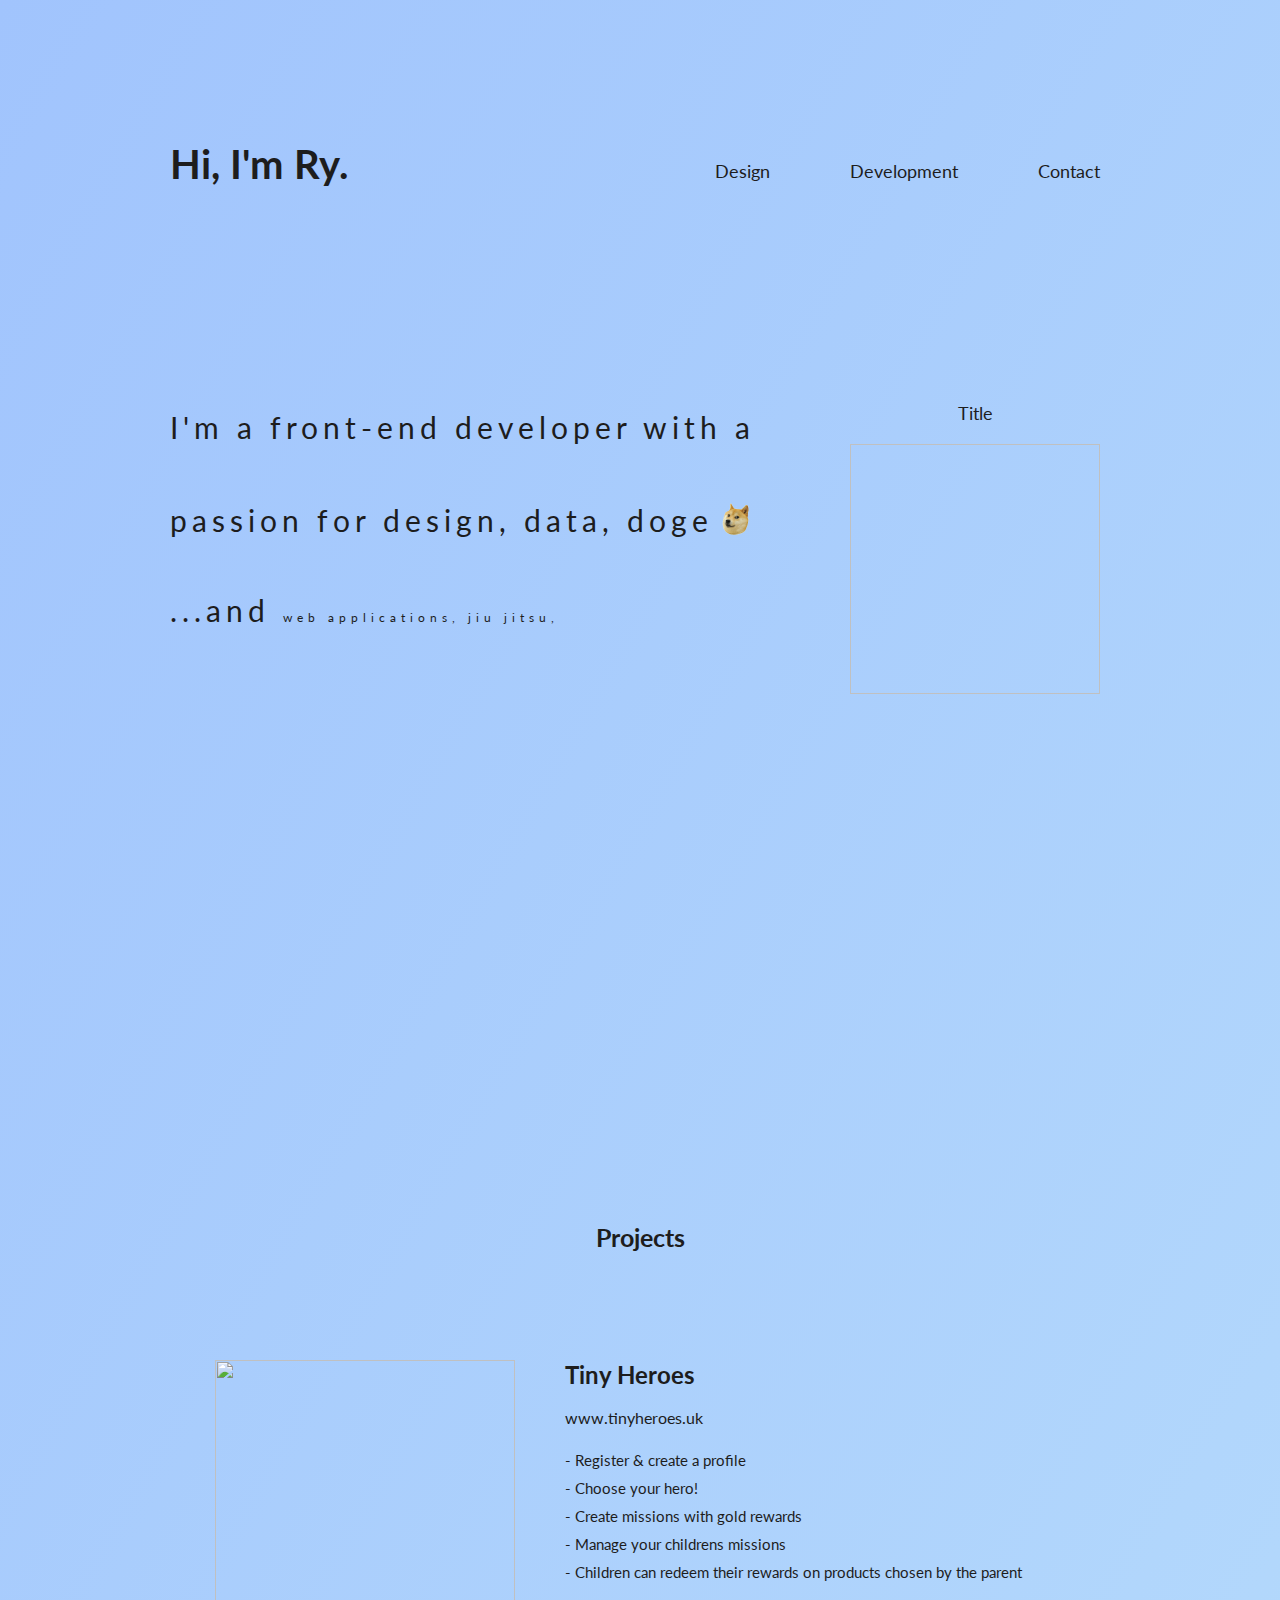
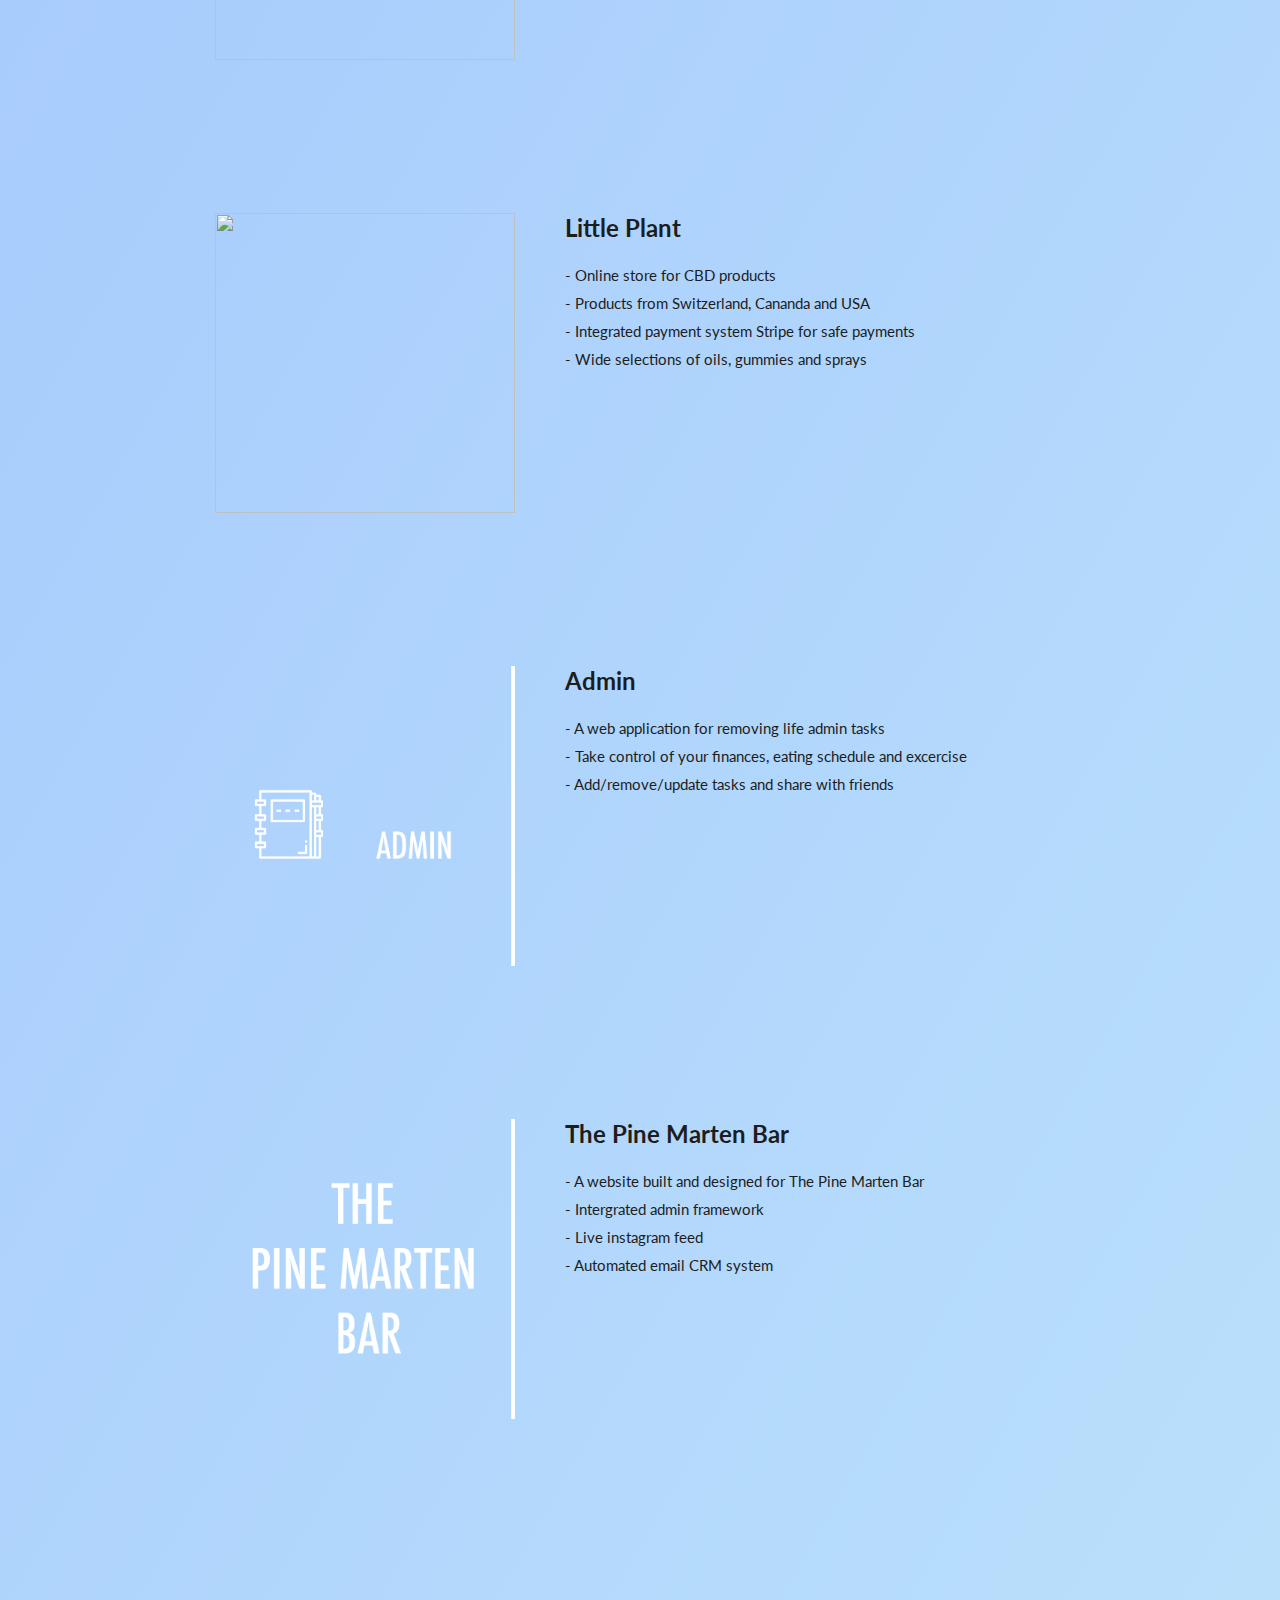
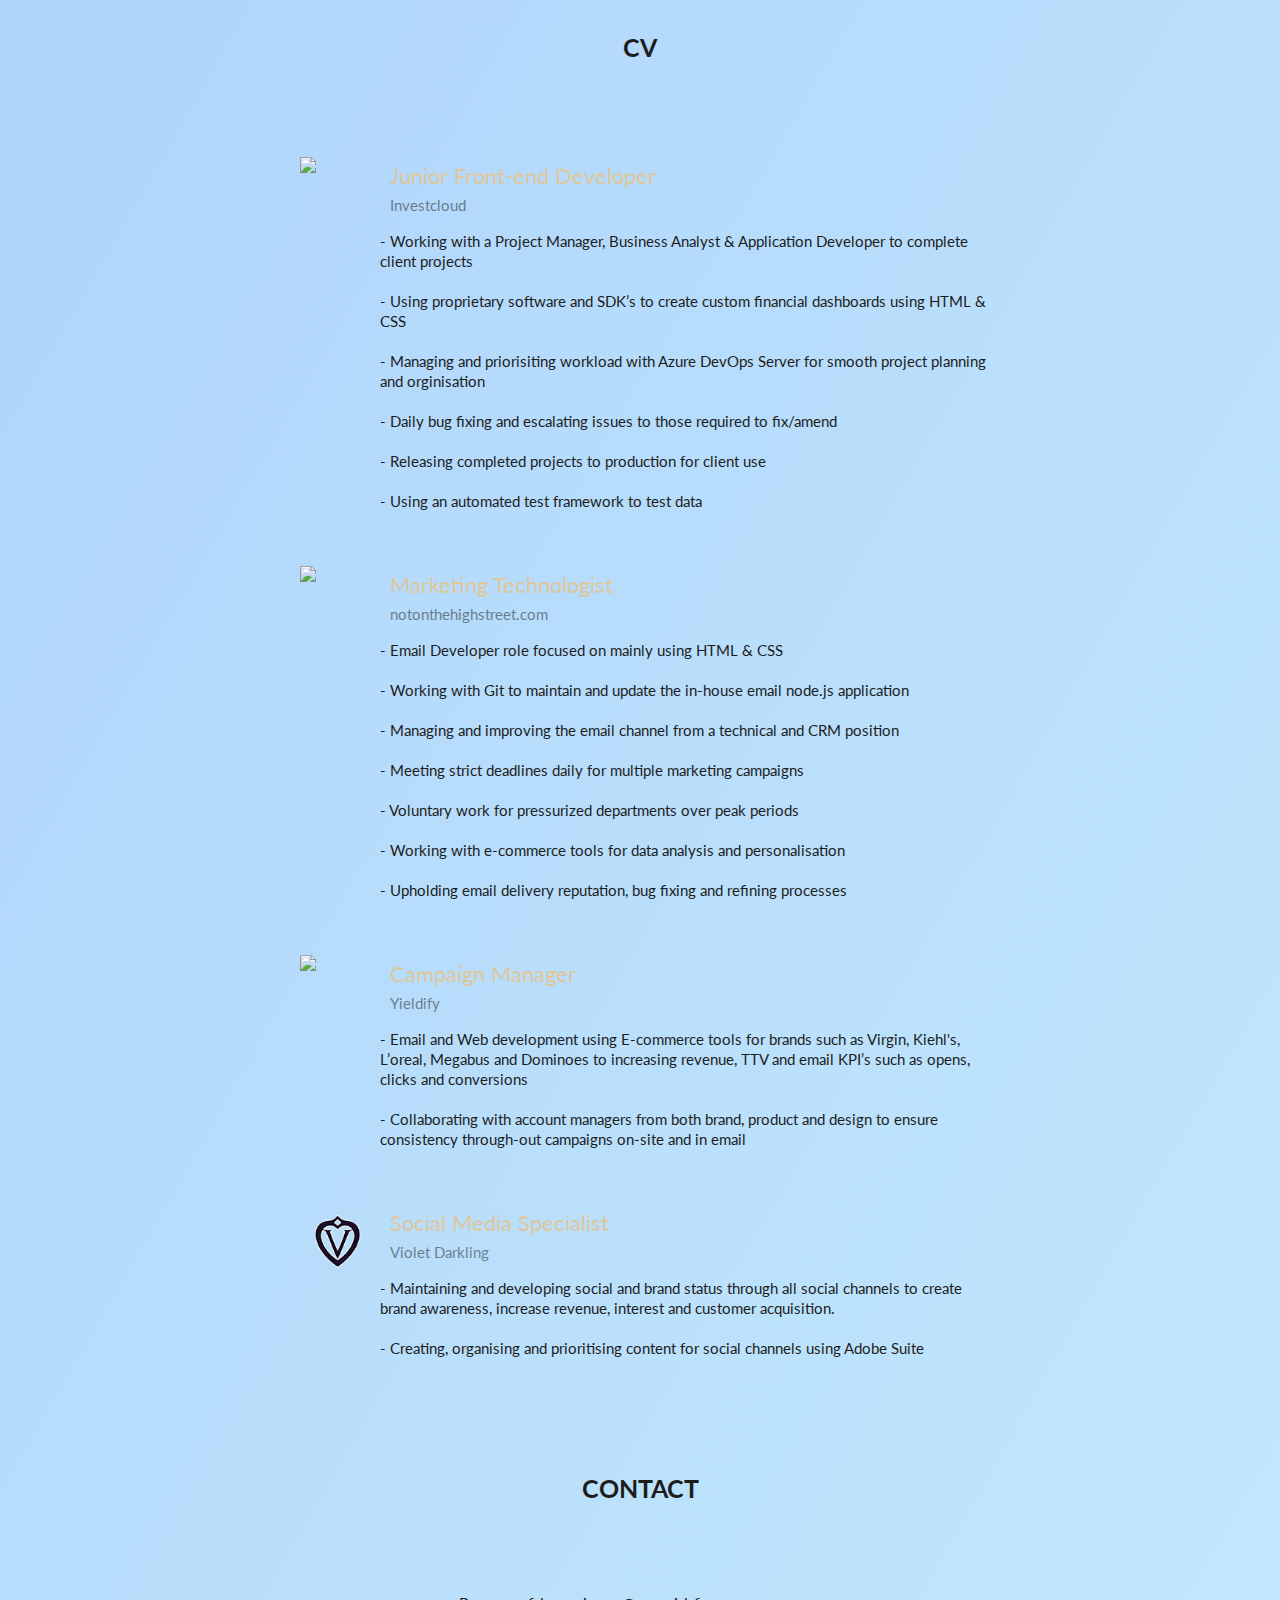
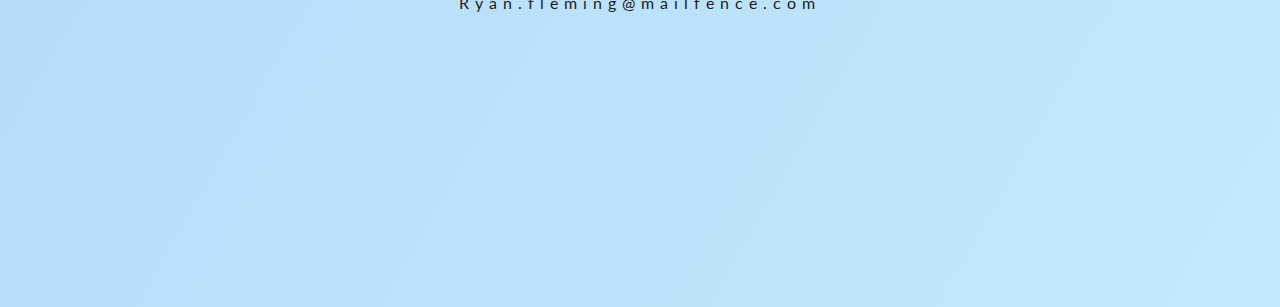
==== commit 253e08be: "updating style for homepage" ====
--- a/index.html
+++ b/index.html
@@ -63,10 +63,10 @@
 
       <div class="introBox">
         <p class="intro">
-          I’m a front-end developer<br />
-          with too many ideas<br />
-          and not enough<br />
-          time.
+          I'm a front-end developer with a passion for design, data, doge
+          <img class="doge" src="images/doge.png" /><br />...and
+          <span class="small">web applications, jiu jitsu, </span
+          ><span class="smaller"></span><span class="smalling"></span>
         </p>
 
         <div class="weeklyUpdate">
--- a/stylesheet.css
+++ b/stylesheet.css
@@ -1,7 +1,7 @@
 * {
   margin: 0;
   padding: 0;
-  color: white;
+  color: #1d1d1d;
   font-family: Lato, sans-serif;
 }
 
@@ -10,8 +10,8 @@
 }
 
 body {
-  margin: 120px 200px;
-  background: rgb(202, 202, 202);
+  margin: 140px;
+  background-image: linear-gradient(120deg, #a1c4fd 0%, #c2e9fb 100%);
   /* animation: body ease 1s infinite; */
 }
 
@@ -25,6 +25,28 @@
   border: none;
   height: 10px;
   width: 40px;
+}
+
+.doge {
+  width: 80px;
+  height: 60px;
+  position: relative;
+  top: 30px;
+  left: -30px;
+}
+
+.small {
+  font-size: 12px;
+}
+
+.smaller {
+  font-size: 8px;
+  opacity: 0.8;
+}
+
+.smalling {
+  font-size: 6px;
+  opacity: 0.4;
 }
 
 .fa-barcode:hover {
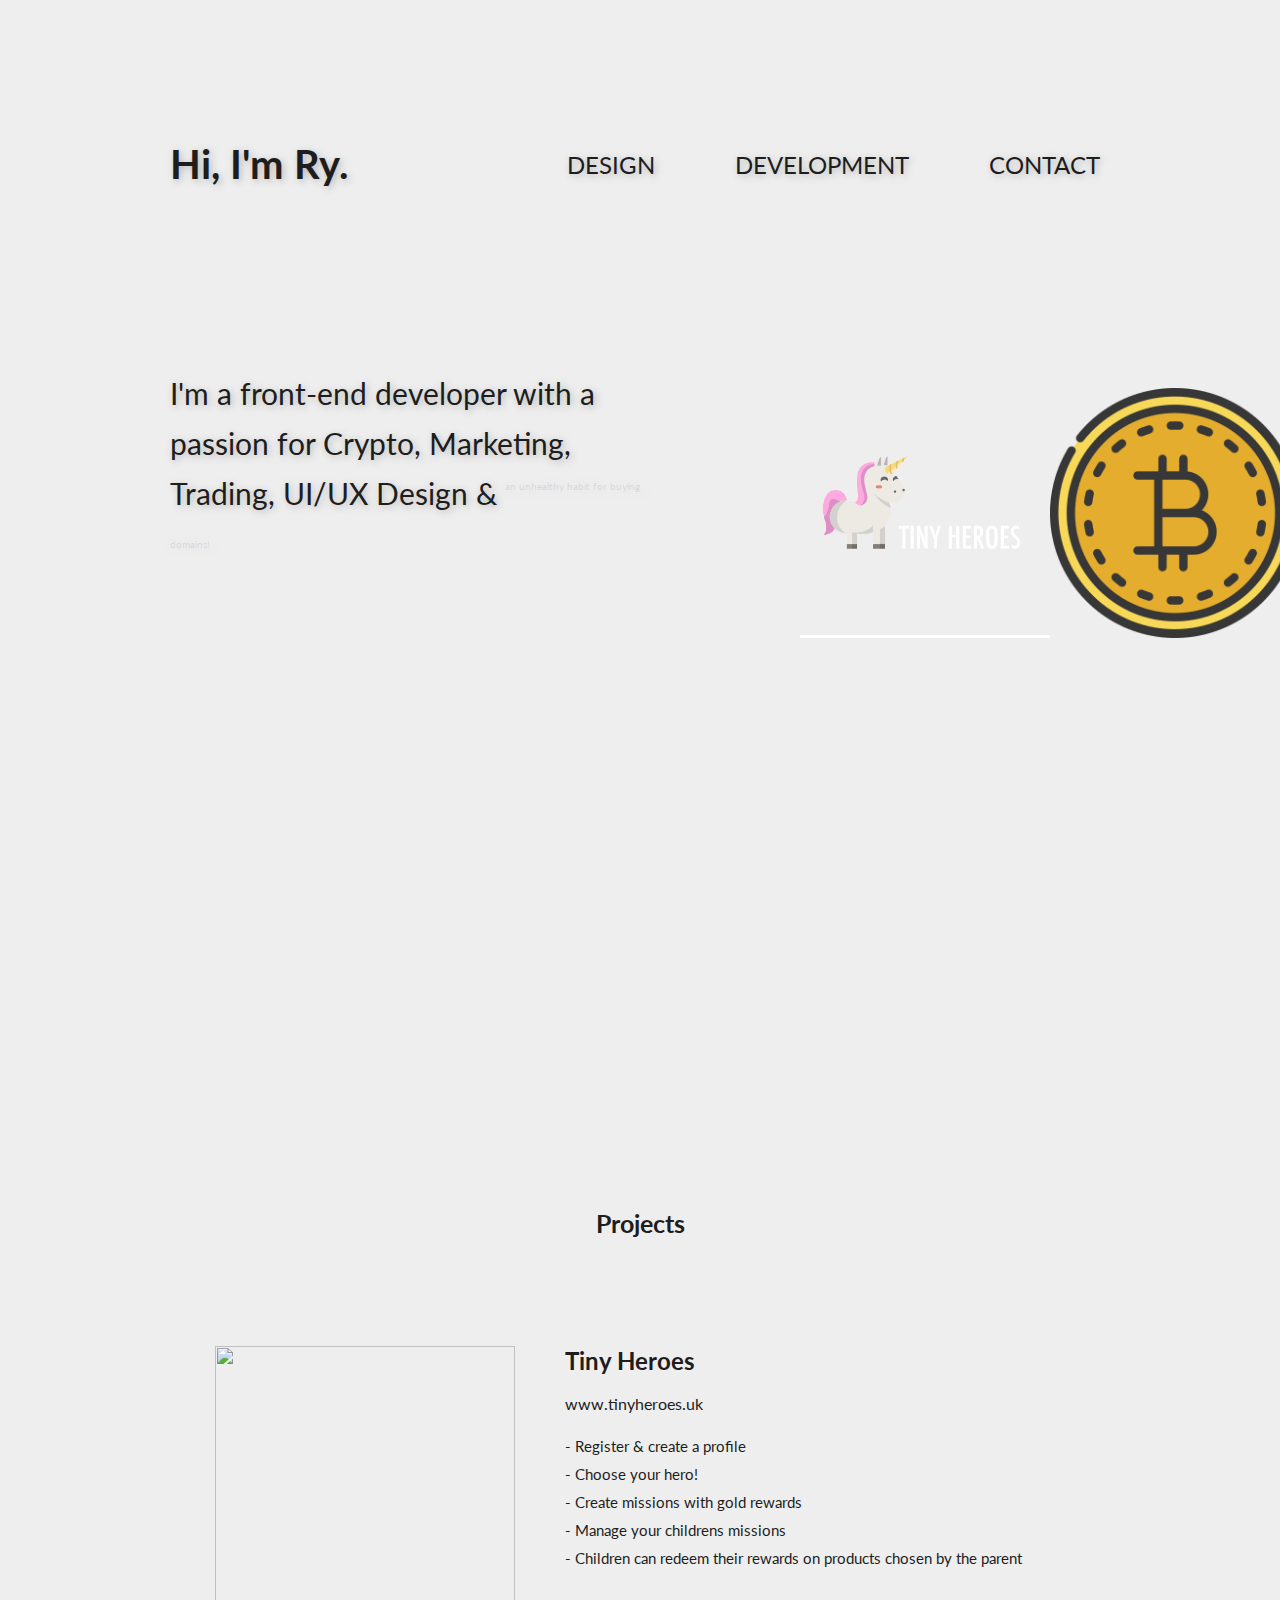
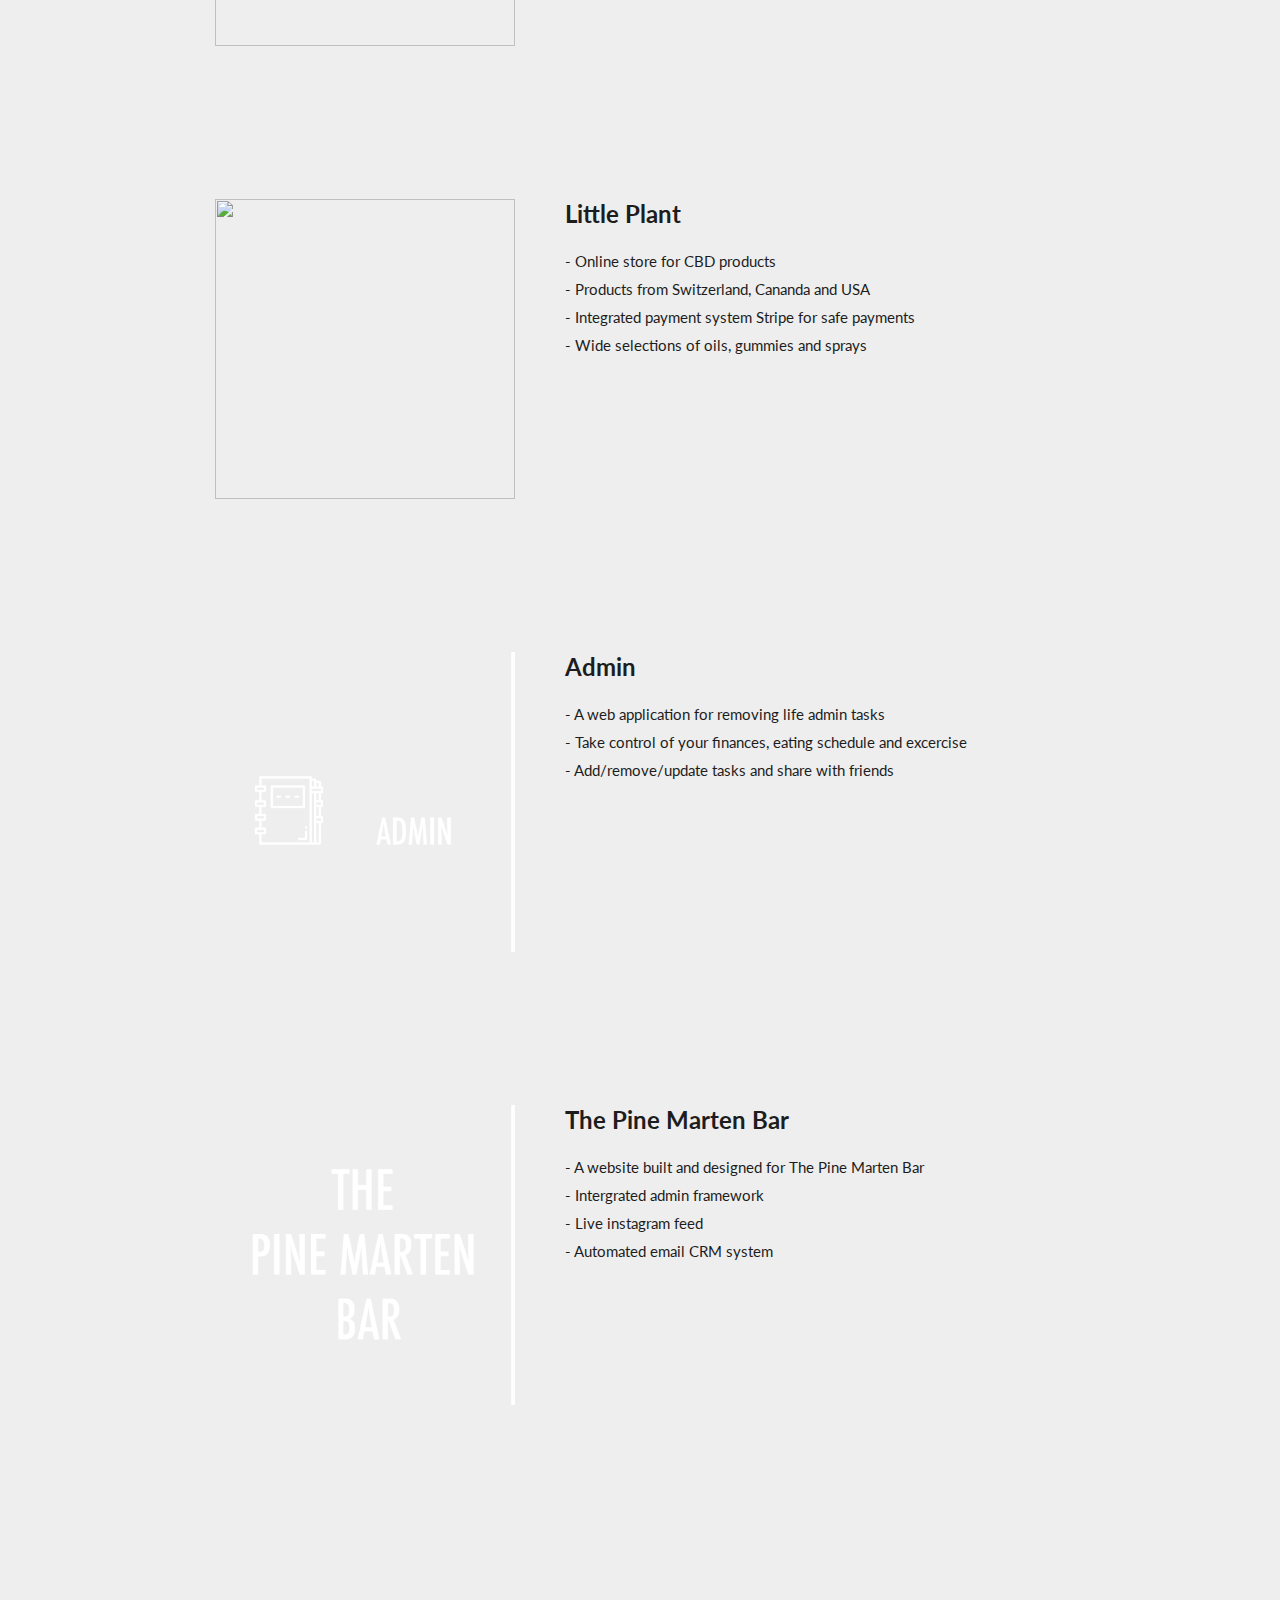
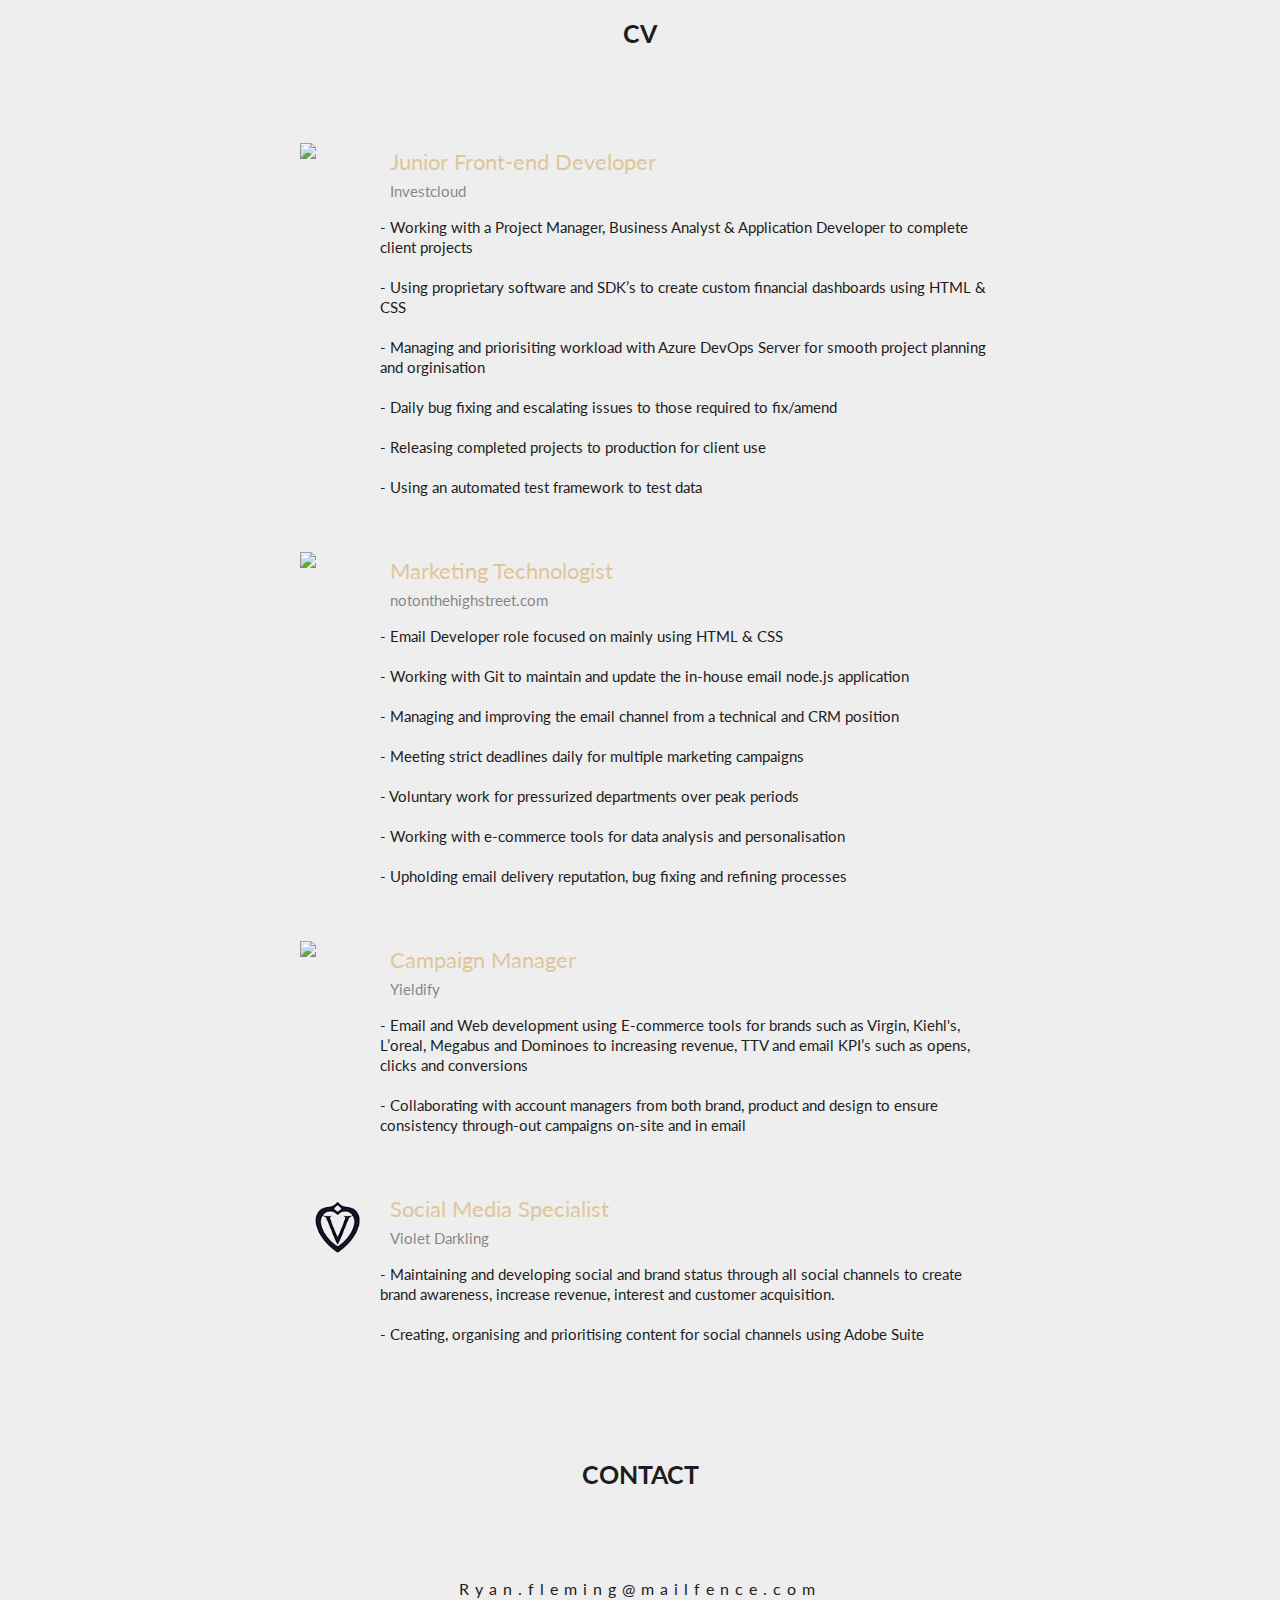
==== commit 957dadd9: "styling updates" ====
--- a/index.html
+++ b/index.html
@@ -63,15 +63,17 @@
 
       <div class="introBox">
         <p class="intro">
-          I'm a front-end developer with a passion for design, data, doge
-          <img class="doge" src="images/doge.png" /><br />...and
-          <span class="small">web applications, jiu jitsu, </span
-          ><span class="smaller"></span><span class="smalling"></span>
+          I'm a front-end developer with a passion for Crypto, Marketing,
+          Trading, UI/UX Design &
+          <span class="opacity">an unhealthy habit for buying domains!</span>
         </p>
 
         <div class="weeklyUpdate">
-          <p>Title</p>
-          <a><img class= src="https://via.placeholder.com/150"/></a>
+          <a><img class="icon" src="/images/tinyheroes-mobile.png"/></a>
+          <a><img class="icon" src="/images/bitcoin.png"/></a>
+          <!--  <a><img class="icon" src="/images/pinemarten-mobile.png"/></a>
+          <a><img class="icon" src="/images/littleplant-mobile.png"/></a>
+          <a><img class="icon" src="/images/admin-mobile.png"/></a> -->
         </div>
       </div>
 
--- a/stylesheet.css
+++ b/stylesheet.css
@@ -11,15 +11,8 @@
 
 body {
   margin: 140px;
-  background-image: linear-gradient(120deg, #a1c4fd 0%, #c2e9fb 100%);
-  /* animation: body ease 1s infinite; */
-}
-
-/* @keyframes body {
-  50% {
-    background-color: rgb(255, 255, 255);
-  }
-} */
+  background-color: #eee;
+}
 
 .top-secret-btn {
   border: none;
@@ -27,14 +20,6 @@
   width: 40px;
 }
 
-.doge {
-  width: 80px;
-  height: 60px;
-  position: relative;
-  top: 30px;
-  left: -30px;
-}
-
 .small {
   font-size: 12px;
 }
@@ -60,9 +45,30 @@
 
 .intro {
   font-size: 30px;
-  line-height: 90px;
-  letter-spacing: 5px;
+  line-height: 50px;
   padding-left: 30px;
+  text-shadow: 2px 2px 7px rgba(150, 150, 150, 0.63);
+  width: 50%;
+}
+
+.tech {
+  background-image: linear-gradient(135deg, #fff886 10%, #f072b6 100%);
+}
+
+.opacity {
+  opacity: 0.1;
+  font-size: 10px;
+  position: relative;
+  top: -15px;
+}
+.opacity:hover {
+  opacity: 1;
+  font-size: 30px;
+  position: relative;
+  top: 0px;
+  background: -webkit-linear-gradient(#eee, #333);
+  -webkit-background-clip: text;
+  -webkit-text-fill-color: transparent;
 }
 
 .introBox {
@@ -75,12 +81,10 @@
 
 .weeklyUpdate {
   margin: 20px 40px 0 0;
-}
-
-.weeklyUpdate p {
-  text-align: center;
-  padding-bottom: 20px;
-  font-size: 18px;
+  display: flex;
+  justify-content: space-around;
+  width: 300px;
+  height: auto;
 }
 
 .weeklyUpdate img {
@@ -92,6 +96,7 @@
   font-size: 20px;
   display: flex;
   margin-left: 30px;
+  text-shadow: 2px 2px 7px rgba(150, 150, 150, 0.63);
 }
 
 .name i {
@@ -109,10 +114,11 @@
 
 .nav-item {
   text-decoration: none;
-
-  font-size: 18px;
-  padding: 20px 40px;
+  font-size: 24px;
+  padding: 0px 40px;
   list-style-type: none;
+  text-transform: uppercase;
+  text-shadow: 2px 2px 7px rgba(150, 150, 150, 0.63);
 }
 
 .nav-item:hover {
@@ -301,6 +307,8 @@
 
 .link {
   text-decoration: none;
+  display: flex;
+  align-items: center;
 }
 
 #page-options {
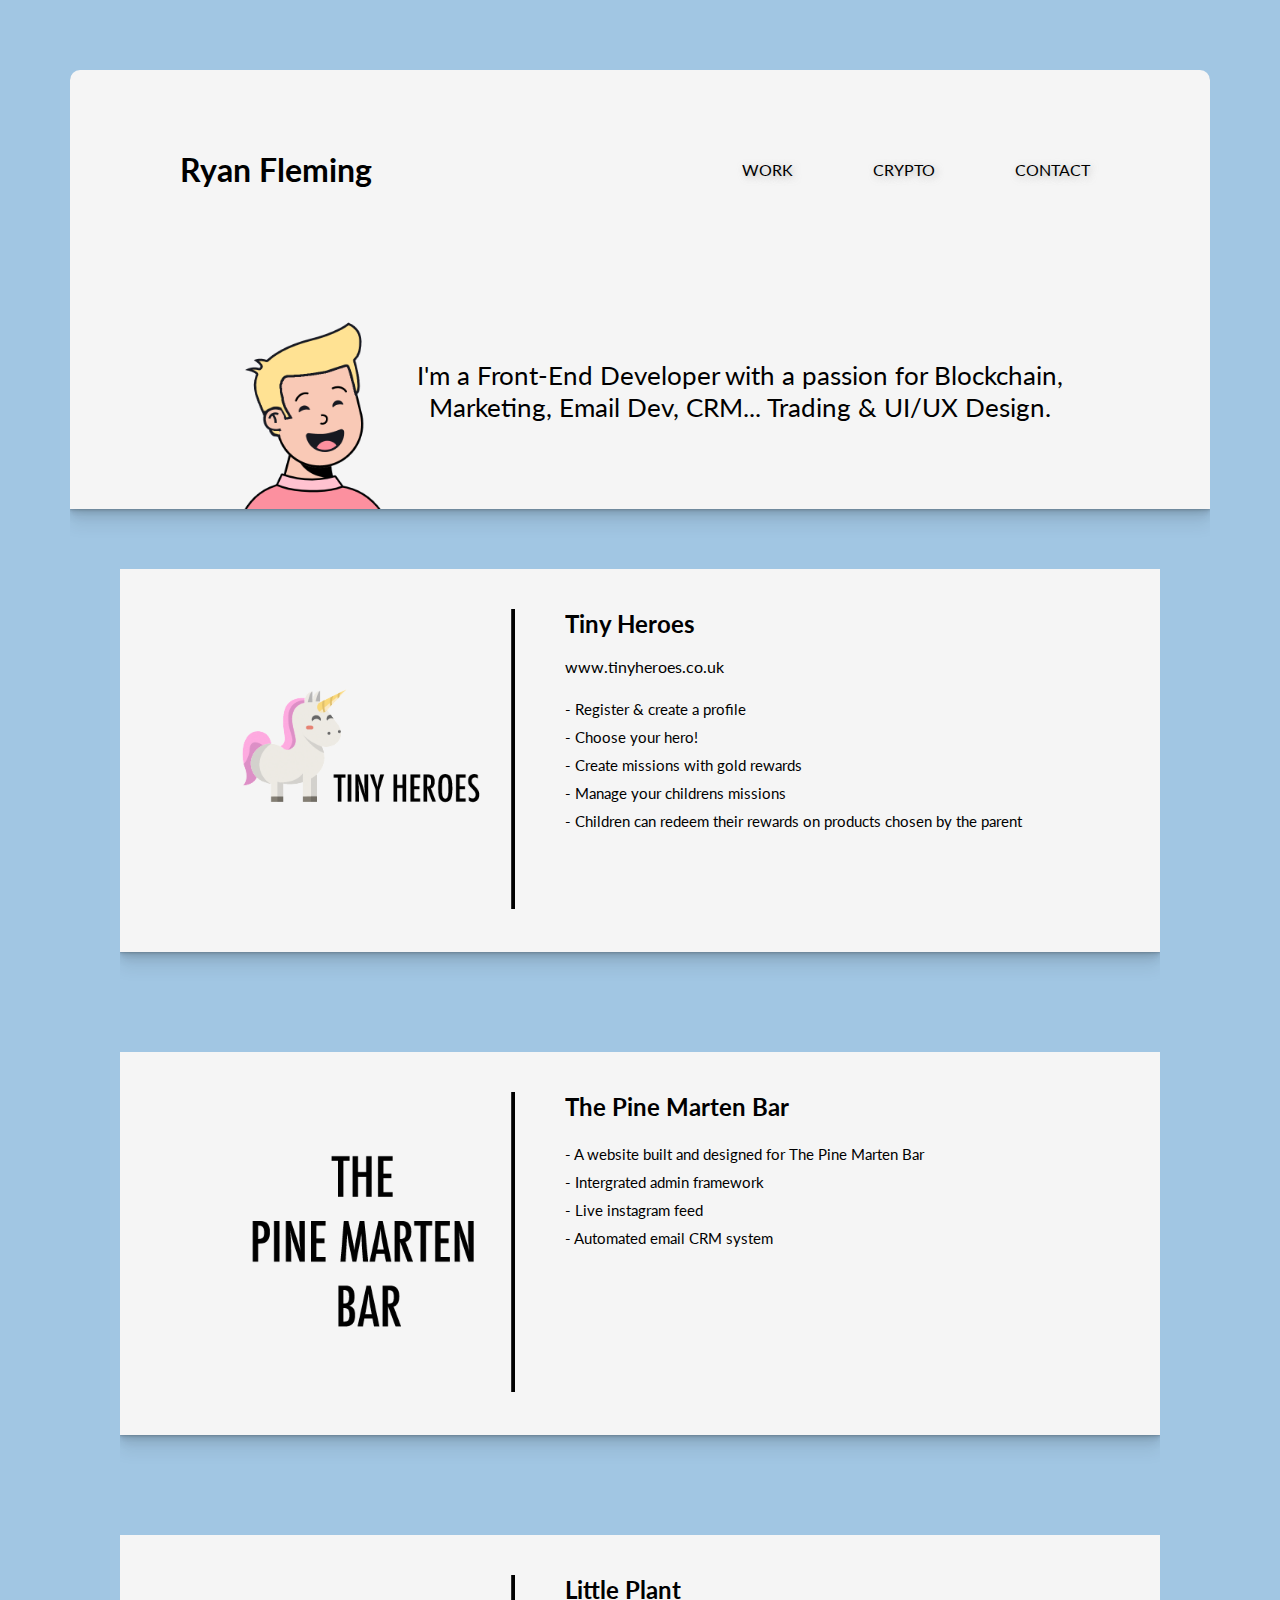
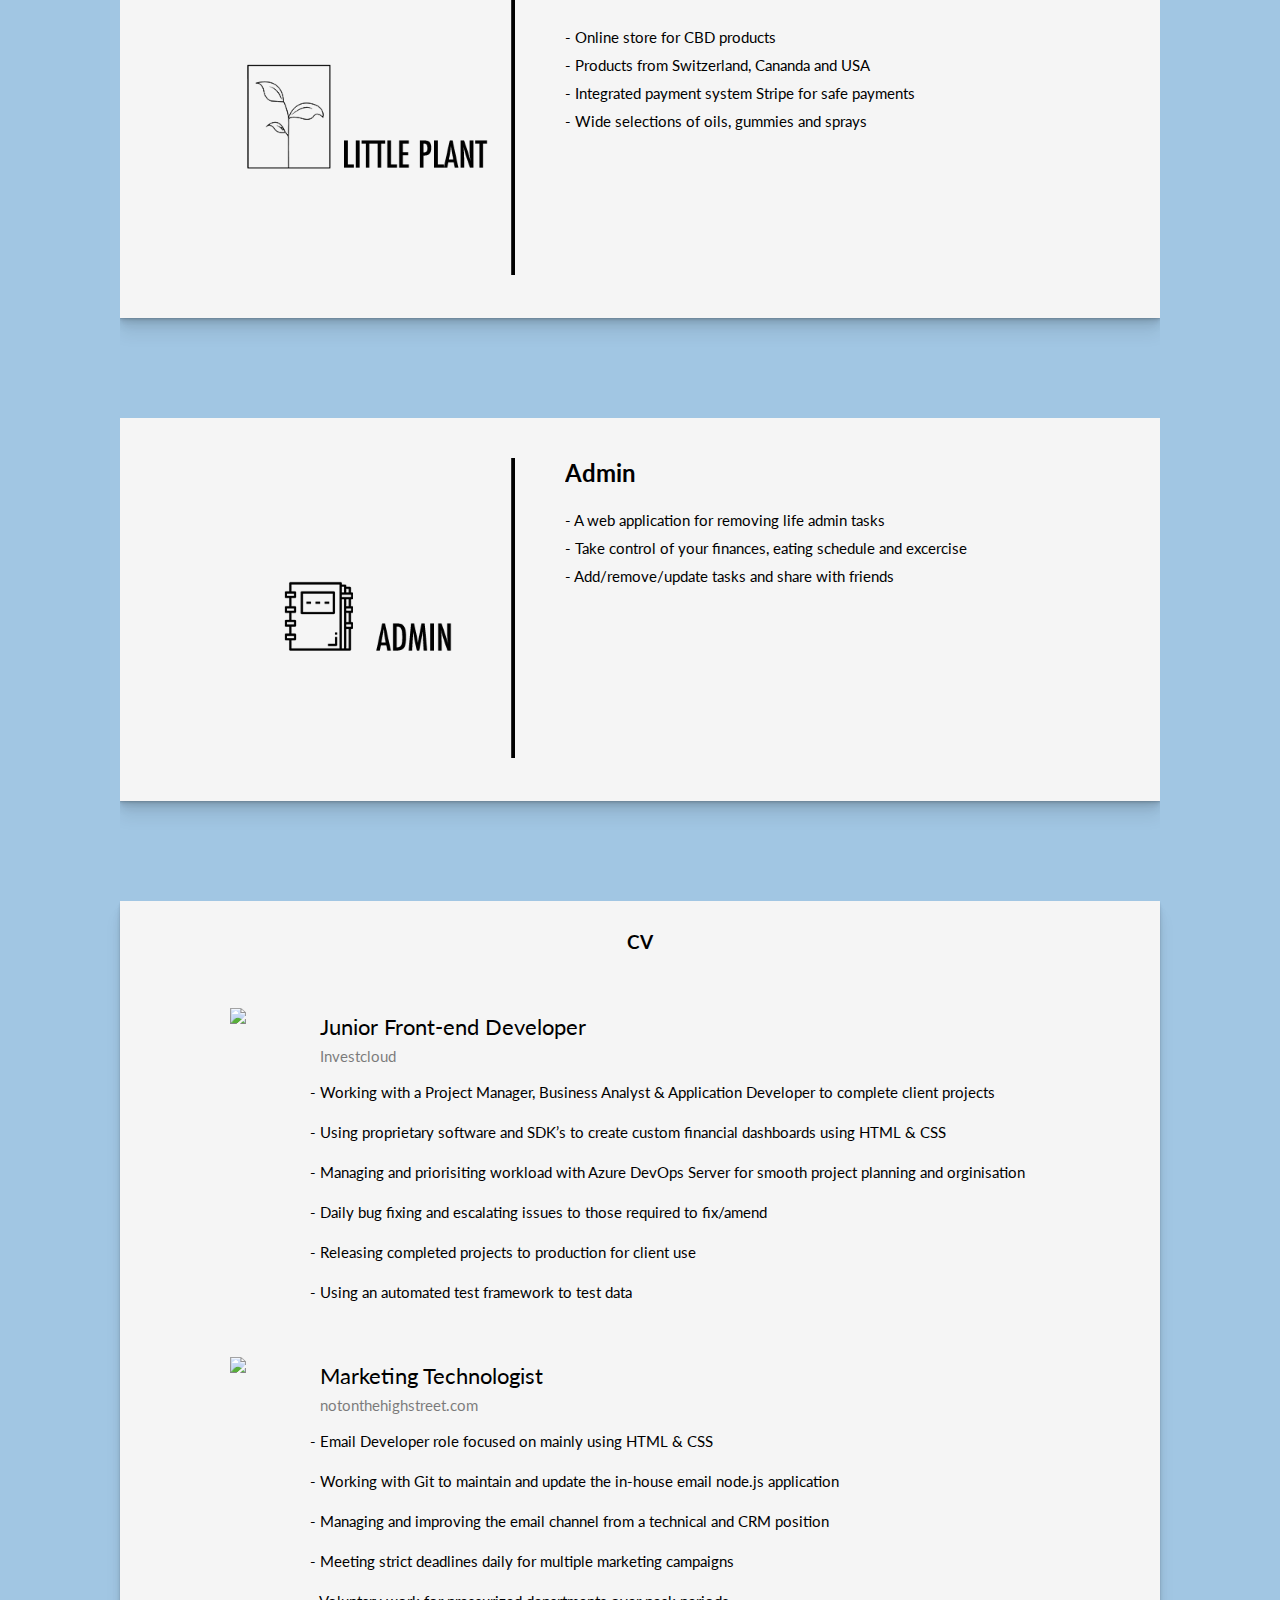
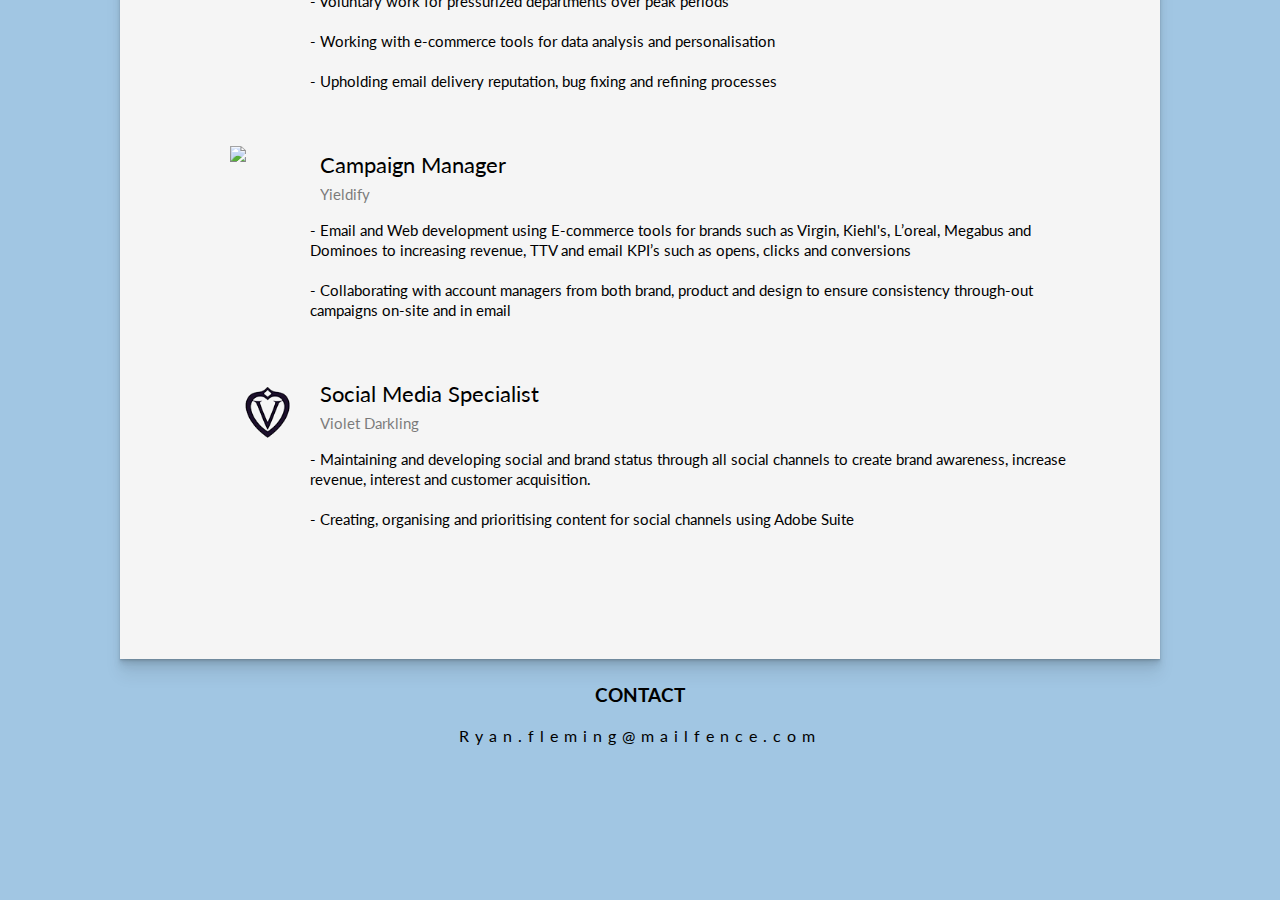
==== commit b75f7ae8: "new website design" ====
--- a/index.html
+++ b/index.html
@@ -1,33 +1,23 @@
 <!DOCTYPE html>
 <html>
-  <head>
-    <meta charset="UTF-8" />
-    <meta name="viewport" content="width=device-width, initial-scale=1.0" />
-    <meta http-equiv="X-UA-Compatible" content="ie=edge" />
-    <script src="/index.js" alt="index.js"></script>
-    <link rel="stylesheet" type="text/css" href="stylesheet.css" />
-    <link
-      rel="stylesheet"
-      href="https://fonts.googleapis.com/css?family=Roboto:300,400,500,700&display=swap"
-    />
-    <script
-      src="https://kit.fontawesome.com/34f56d6676.js"
-      crossorigin="anonymous"
-    ></script>
-    <link
-      href="https://fonts.googleapis.com/css2?family=Lato&display=swap"
-      rel="stylesheet"
-    />
-    <link
-      rel="stylesheet"
-      href="https://cdn.rawgit.com/konpa/devicon/df6431e323547add1b4cf45992913f15286456d3/devicon.min.css"
-    />
-  </head>
-
-  <body>
-    <!--CONTAINER -->
-    <main class="container">
-      <!-- <nav id="navigation">
+
+<head>
+  <meta charset="UTF-8" />
+  <meta name="viewport" content="width=device-width, initial-scale=1.0" />
+  <meta http-equiv="X-UA-Compatible" content="ie=edge" />
+  <script src="/index.js" alt="index.js"></script>
+  <link rel="stylesheet" type="text/css" href="stylesheet.css" />
+  <link rel="stylesheet" href="https://fonts.googleapis.com/css?family=Roboto:300,400,500,700&display=swap" />
+  <script src="https://kit.fontawesome.com/34f56d6676.js" crossorigin="anonymous"></script>
+  <link href="https://fonts.googleapis.com/css2?family=Lato&display=swap" rel="stylesheet" />
+  <link rel="stylesheet"
+    href="https://cdn.rawgit.com/konpa/devicon/df6431e323547add1b4cf45992913f15286456d3/devicon.min.css" />
+</head>
+
+<body>
+  <!--CONTAINER -->
+  <main class="container">
+    <!-- <nav id="navigation">
         <a class="link" href="www.ryanfleming.co.uk/design">
           <li class="nav-item">Fitness</li>
         </a>
@@ -41,298 +31,279 @@
 
       -->
 
-      <nav id="navigation">
-        <div class="name">
-          <h1>Hi, I'm Ry.</h1>
-        </div>
-
-        <div class="navigation-items">
-          <a class="link" href="fitness.html">
-            <li class="nav-item">Design</li>
-          </a>
-          <a class="link" href="work.html">
-            <li class="nav-item">Development</li>
-          </a>
-          <a class="link" href="contact.html">
-            <li class="nav-item">Contact</li>
-          </a>
-        </div>
-      </nav>
-
-      <!--intro-->
-
-      <div class="introBox">
-        <p class="intro">
-          I'm a front-end developer with a passion for Crypto, Marketing,
-          Trading, UI/UX Design &
-          <span class="opacity">an unhealthy habit for buying domains!</span>
-        </p>
-
-        <div class="weeklyUpdate">
-          <a><img class="icon" src="/images/tinyheroes-mobile.png"/></a>
-          <a><img class="icon" src="/images/bitcoin.png"/></a>
-          <!--  <a><img class="icon" src="/images/pinemarten-mobile.png"/></a>
-          <a><img class="icon" src="/images/littleplant-mobile.png"/></a>
-          <a><img class="icon" src="/images/admin-mobile.png"/></a> -->
-        </div>
-      </div>
-
-      <!--intro-->
+    <nav id="navigation">
+      <div class="name">
+        <h1>Ryan Fleming</h1>
+      </div>
+
+      <div class="navigation-items">
+        <a class="link" href="fitness.html">
+          <li class="nav-item">Work</li>
+        </a>
+        <a class="link" href="work.html">
+          <li class="nav-item">Crypto</li>
+        </a>
+        <a class="link" href="contact.html">
+          <li class="nav-item">Contact</li>
+        </a>
+      </div>
+    </nav>
+
+    <!--intro-->
+
+    <div class="introBox">
+      <img class="avatar" src="images/RyanFlemingAvatar.png">
+
+      <p class="intro">
+        I'm a Front-End Developer with a passion for Blockchain, Marketing, Email Dev, CRM...
+        Trading & UI/UX Design.
+      </p>
+
+    </div>
+
+    <!--intro-->
+
+    <!--project gallery-->
+    <section class="gallery">
+      <div class="heading">
+        <i class="fas fa-sort-down"></i>
+      </div>
+
+      <section class="projects">
+        <div id="two-column">
+          <div class="placeholder-position">
+            <a target="_blank" href="http://www.tinyheroes.co.uk/"><img class="placeholder"
+                src="images/tinyheroes.png?2" /></a>
+            <img class="placeholder-mobile" src="images/tinyheroes-mobile.png" />
+          </div>
+          <div class="center">
+            <h2 class="project-title">Tiny Heroes</h2>
+            <br />
+
+            <a class="link-style" target="_blank" href="http://www.tinyheroes.co.uk/">
+              www.tinyheroes.co.uk</a><br /><br />
+
+            <p class="project-description">
+              - Register & create a profile<br />
+              - Choose your hero!<br />
+              - Create missions with gold rewards<br />
+              - Manage your childrens missions<br />
+              - Children can redeem their rewards on products chosen by the
+              parent<br />
+            </p>
+            <br />
+
+            <span class="icons">
+              <i class="devicon-ruby-plain-wordmark"> </i>
+              <i class="devicon-rails-plain-wordmark"> </i>
+              <i class="devicon-git-plain-wordmark"> </i>
+              <i class="devicon-heroku-original-wordmark"> </i>
+              <i class="devicon-photoshop-plain"> </i>
+              <i class="devicon-sass-original"> </i>
+              <i class="devicon-bootstrap-plain-wordmark"> </i>
+            </span>
+          </div>
+        </div>
+
+        <div id="two-column">
+          <div class="placeholder-position">
+            <a href="https://www.aviemoreski.co.uk/" target="_blank"><img class="placeholder"
+                src="images/pinemarten.png" /></a>
+            <a href="https://www.aviemoreski.co.uk/" target="_blank"><img class="placeholder-mobile"
+                src="images/pinemarten-mobile.png" /></a>
+          </div>
+          <!-- fix the gallery - use display flex or grid -->
+          <div class="center">
+            <a style="text-decoration:none" href="https://www.aviemoreski.co.uk/" target="_blank">
+              <h2 class="project-title">The Pine Marten Bar</h2>
+            </a>
+            <br />
+            <!-- <a class="link-style" href="https://www.aviemoreski.co.uk/">
+                              https://www.aviemoreski.co.uk/</a><br><br>-->
+
+            <p class="project-description">
+              - A website built and designed for The Pine Marten Bar<br />
+              - Intergrated admin framework<br />
+              - Live instagram feed<br />
+              - Automated email CRM system<br />
+            </p>
+            <br />
+
+            <span class="icons">
+              <i class="devicon-photoshop-plain"> </i>
+            </span>
+          </div>
+        </div>
+
+        <div id="two-column">
+          <div class="placeholder-position">
+            <img class="placeholder" src="images/littleplant.png" />
+            <img class="placeholder-mobile" src="images/littleplant-mobile.png?1" />
+          </div>
+          <!-- fix the gallery - use display flex or grid -->
+          <div class="center">
+            <h2 class="project-title">Little Plant</h2>
+            <br />
+            <!-- <a class="link-style" href="http://www.littleplant.co.uk/">
+                            http://www.littleplant.co.uk/</a><br><br> -->
+
+            <p class="project-description">
+              - Online store for CBD products<br />
+              - Products from Switzerland, Cananda and USA <br />
+              - Integrated payment system Stripe for safe payments<br />
+              - Wide selections of oils, gummies and sprays <br />
+            </p>
+            <br />
+
+            <span class="icons">
+              <i class="devicon-javascript-plain"> </i>
+              <i class="devicon-git-plain-wordmark"> </i>
+              <i class="devicon-heroku-original-wordmark"> </i>
+              <i class="devicon-photoshop-plain"> </i>
+            </span>
+          </div>
+        </div>
+
+        <div id="two-column">
+          <div class="placeholder-position">
+            <img class="placeholder" src="images/admin.png" />
+            <img class="placeholder-mobile" src="images/admin-mobile.png" />
+          </div>
+          <!-- fix the gallery - use display flex or grid -->
+          <div class="center">
+            <h2 class="project-title">Admin</h2>
+            <br />
+            <!--  <a class="link-style" href="">
+                            http://www.admin.co.uk/</a><br><br>-->
+
+            <p class="project-description">
+              - A web application for removing life admin tasks <br />
+              - Take control of your finances, eating schedule and
+              excercise<br />
+              - Add/remove/update tasks and share with friends<br />
+            </p>
+            <br />
+
+            <span class="icons">
+              <i class="devicon-javascript-plain"> </i>
+              <i class="devicon-git-plain-wordmark"> </i>
+              <i class="devicon-heroku-original-wordmark"> </i>
+              <i class="devicon-photoshop-plain"> </i>
+            </span>
+          </div>
+        </div>
+      </section>
 
       <!--project gallery-->
-      <section class="gallery">
-        <h3 id="heading">Projects</h3>
-        <br /><br />
-
-        <section class="projects">
-          <div id="two-column">
-            <div class="placeholder-position">
-              <img class="placeholder" src="images/tinyheroes.png" />
-              <img
-                class="placeholder-mobile"
-                src="images/tinyheroes-mobile.png"
-              />
-            </div>
-            <div class="center">
-              <h2 class="project-title">Tiny Heroes</h2>
-              <br />
-
-              <a class="link-style" href="http://www.tinyheroes.uk/">
-                www.tinyheroes.uk</a
-              ><br /><br />
-
-              <p class="project-description">
-                - Register & create a profile<br />
-                - Choose your hero!<br />
-                - Create missions with gold rewards<br />
-                - Manage your childrens missions<br />
-                - Children can redeem their rewards on products chosen by the
-                parent<br />
-              </p>
-              <br />
-
-              <span class="icons">
-                <i class="devicon-ruby-plain-wordmark"> </i>
-                <i class="devicon-rails-plain-wordmark"> </i>
-                <i class="devicon-git-plain-wordmark"> </i>
-                <i class="devicon-heroku-original-wordmark"> </i>
-                <i class="devicon-photoshop-plain"> </i>
-                <i class="devicon-sass-original"> </i>
-                <i class="devicon-bootstrap-plain-wordmark"> </i>
-              </span>
-            </div>
-          </div>
-
-          <div id="two-column">
-            <div class="placeholder-position">
-              <img class="placeholder" src="images/littleplant.png" />
-              <img
-                class="placeholder-mobile"
-                src="images/littleplant-mobile.png?1"
-              />
-            </div>
-            <!-- fix the gallery - use display flex or grid -->
-            <div class="center">
-              <h2 class="project-title">Little Plant</h2>
-              <br />
-              <!-- <a class="link-style" href="http://www.littleplant.co.uk/">
-                            http://www.littleplant.co.uk/</a><br><br> -->
-
-              <p class="project-description">
-                - Online store for CBD products<br />
-                - Products from Switzerland, Cananda and USA <br />
-                - Integrated payment system Stripe for safe payments<br />
-                - Wide selections of oils, gummies and sprays <br />
-              </p>
-              <br />
-
-              <span class="icons">
-                <i class="devicon-javascript-plain"> </i>
-                <i class="devicon-git-plain-wordmark"> </i>
-                <i class="devicon-heroku-original-wordmark"> </i>
-                <i class="devicon-photoshop-plain"> </i>
-              </span>
-            </div>
-          </div>
-
-          <div id="two-column">
-            <div class="placeholder-position">
-              <img class="placeholder" src="images/admin.png" />
-              <img class="placeholder-mobile" src="images/admin-mobile.png" />
-            </div>
-            <!-- fix the gallery - use display flex or grid -->
-            <div class="center">
-              <h2 class="project-title">Admin</h2>
-              <br />
-              <!--  <a class="link-style" href="">
-                            http://www.admin.co.uk/</a><br><br>-->
-
-              <p class="project-description">
-                - A web application for removing life admin tasks <br />
-                - Take control of your finances, eating schedule and
-                excercise<br />
-                - Add/remove/update tasks and share with friends<br />
-              </p>
-              <br />
-
-              <span class="icons">
-                <i class="devicon-javascript-plain"> </i>
-                <i class="devicon-git-plain-wordmark"> </i>
-                <i class="devicon-heroku-original-wordmark"> </i>
-                <i class="devicon-photoshop-plain"> </i>
-              </span>
-            </div>
-          </div>
-
-          <div id="two-column">
-            <div class="placeholder-position">
-              <img class="placeholder" src="images/pinemarten.png" />
-              <img
-                class="placeholder-mobile"
-                src="images/pinemarten-mobile.png"
-              />
-            </div>
-            <!-- fix the gallery - use display flex or grid -->
-            <div class="center">
-              <h2 class="project-title">The Pine Marten Bar</h2>
-              <br />
-              <!-- <a class="link-style" href="https://www.aviemoreski.co.uk/">
-                            https://www.aviemoreski.co.uk/</a><br><br>-->
-
-              <p class="project-description">
-                - A website built and designed for The Pine Marten Bar<br />
-                - Intergrated admin framework<br />
-                - Live instagram feed<br />
-                - Automated email CRM system<br />
-              </p>
-              <br />
-
-              <span class="icons">
-                <i class="devicon-javascript-plain"> </i>
-                <i class="devicon-git-plain-wordmark"> </i>
-                <i class="devicon-heroku-original-wordmark"> </i>
-                <i class="devicon-photoshop-plain"> </i>
-              </span>
-            </div>
-          </div>
-        </section>
-
-        <!--project gallery-->
-
-        <!--role gallery-->
-
-        <div class="cv">
-          <h3 id="heading">CV</h3>
-          <div class="cv-section">
-            <img class="logo" src="images/investcloud.jpg?3" />
-            <p class="cv-gold-header">
-              Junior Front-end Developer <br />
-              <span class="sub-header">Investcloud</span>
-            </p>
-            <div class="job-description">
-              <p class="white-para-left">
-                - Working with a Project Manager, Business Analyst & Application
-                Developer to complete client projects
-                <br /><br />- Using proprietary software and SDK’s to create
-                custom financial dashboards using HTML & CSS <br /><br />-
-                Managing and priorisiting workload with Azure DevOps Server for
-                smooth project planning and orginisation <br /><br />
-                - Daily bug fixing and escalating issues to those required to
-                fix/amend <br /><br />
-                - Releasing completed projects to production for client use
-                <br /><br />
-                - Using an automated test framework to test data
-              </p>
-            </div>
-          </div>
-          <div class="cv-section">
-            <img class="logo" src="images/noths.png" />
-            <p class="cv-gold-header">
-              Marketing Technologist <br />
-              <span class="sub-header">notonthehighstreet.com</span>
-            </p>
-            <div class="job-description">
-              <p class="white-para-left">
-                - Email Developer role focused on mainly using HTML & CSS
-                <br /><br />- Working with Git to maintain and update the
-                in-house email node.js application <br /><br />- Managing and
-                improving the email channel from a technical and CRM position
-                <br /><br />- Meeting strict deadlines daily for multiple
-                marketing campaigns <br /><br />- Voluntary work for pressurized
-                departments over peak periods <br /><br />- Working with
-                e-commerce tools for data analysis and personalisation
-                <br /><br />- Upholding email delivery reputation, bug fixing
-                and refining processes
-              </p>
-            </div>
-          </div>
-
-          <div class="cv-section">
-            <img class="logo" src="images/yieldify.png" />
-            <p class="cv-gold-header">
-              Campaign Manager <br />
-              <span class="sub-header">Yieldify</span>
-            </p>
-            <div class="job-description">
-              <p class="white-para-left">
-                - Email and Web development using E-commerce tools for brands
-                such as Virgin, Kiehl's, L’oreal, Megabus and Dominoes to
-                increasing revenue, TTV and email KPI’s such as opens, clicks
-                and conversions
-                <br /><br />
-                - Collaborating with account managers from both brand, product
-                and design to ensure consistency through-out campaigns on-site
-                and in email
-              </p>
-            </div>
-          </div>
-
-          <div class="cv-section">
-            <img class="logo" src="images/violetdarkling.png" />
-            <p class="cv-gold-header">
-              Social Media Specialist <br />
-              <span class="sub-header">Violet Darkling</span>
-            </p>
-            <div class="job-description">
-              <p class="white-para-left">
-                - Maintaining and developing social and brand status through all
-                social channels to create brand awareness, increase revenue,
-                interest and customer acquisition.
-                <br /><br />- Creating, organising and prioritising content for
-                social channels using Adobe Suite
-              </p>
-            </div>
-          </div>
-          <div class="div-center">
-            <a href="/download/ryanflemingcv.pdf"
-              ><button class="download-btn" type="button">
-                DOWNLOAD CV
-              </button></a
-            >
-          </div>
-        </div>
-        <!--role gallery-->
-
-        <!--contact section-->
-
-        <div class="contact">
-          <h3 id="heading">CONTACT</h3>
-          <p class="email">Ryan.fleming@mailfence.com</p>
-        </div>
-
-        <div class="icon-position">
-          <a href="https://www.linkedin.com/in/rynfleming/"
-            ><i id="icon" class="fab fa-linkedin"></i
-          ></a>
-          <a href="https://www.behance.net/RYANFLEMINac44"
-            ><i id="icon" class="fab fa-behance-square"></i
-          ></a>
-          <a href="https://github.com/ryanfleming99"
-            ><i id="icon" class="fab fa-github-square"></i
-          ></a>
-        </div>
-        <!--contact section-->
-      </section>
-    </main>
-  </body>
-</html>
+
+      <!--role gallery-->
+
+      <div class="cv">
+        <h3 id="cvHeader">CV</h3>
+        <div class="cv-section">
+          <img class="logo" src="images/investcloud.jpg?3" />
+          <p class="cv-gold-header">
+            Junior Front-end Developer <br />
+            <span class="sub-header">Investcloud</span>
+          </p>
+          <div class="job-description">
+            <p class="white-para-left">
+              - Working with a Project Manager, Business Analyst & Application
+              Developer to complete client projects
+              <br /><br />- Using proprietary software and SDK’s to create
+              custom financial dashboards using HTML & CSS <br /><br />-
+              Managing and priorisiting workload with Azure DevOps Server for
+              smooth project planning and orginisation <br /><br />
+              - Daily bug fixing and escalating issues to those required to
+              fix/amend <br /><br />
+              - Releasing completed projects to production for client use
+              <br /><br />
+              - Using an automated test framework to test data
+            </p>
+          </div>
+        </div>
+        <div class="cv-section">
+          <img class="logo" src="images/noths.png" />
+          <p class="cv-gold-header">
+            Marketing Technologist <br />
+            <span class="sub-header">notonthehighstreet.com</span>
+          </p>
+          <div class="job-description">
+            <p class="white-para-left">
+              - Email Developer role focused on mainly using HTML & CSS
+              <br /><br />- Working with Git to maintain and update the
+              in-house email node.js application <br /><br />- Managing and
+              improving the email channel from a technical and CRM position
+              <br /><br />- Meeting strict deadlines daily for multiple
+              marketing campaigns <br /><br />- Voluntary work for pressurized
+              departments over peak periods <br /><br />- Working with
+              e-commerce tools for data analysis and personalisation
+              <br /><br />- Upholding email delivery reputation, bug fixing
+              and refining processes
+            </p>
+          </div>
+        </div>
+
+        <div class="cv-section">
+          <img class="logo" src="images/yieldify.png" />
+          <p class="cv-gold-header">
+            Campaign Manager <br />
+            <span class="sub-header">Yieldify</span>
+          </p>
+          <div class="job-description">
+            <p class="white-para-left">
+              - Email and Web development using E-commerce tools for brands
+              such as Virgin, Kiehl's, L’oreal, Megabus and Dominoes to
+              increasing revenue, TTV and email KPI’s such as opens, clicks
+              and conversions
+              <br /><br />
+              - Collaborating with account managers from both brand, product
+              and design to ensure consistency through-out campaigns on-site
+              and in email
+            </p>
+          </div>
+        </div>
+
+        <div class="cv-section">
+          <img class="logo" src="images/violetdarkling.png" />
+          <p class="cv-gold-header">
+            Social Media Specialist <br />
+            <span class="sub-header">Violet Darkling</span>
+          </p>
+          <div class="job-description">
+            <p class="white-para-left">
+              - Maintaining and developing social and brand status through all
+              social channels to create brand awareness, increase revenue,
+              interest and customer acquisition.
+              <br /><br />- Creating, organising and prioritising content for
+              social channels using Adobe Suite
+            </p>
+          </div>
+        </div>
+        <div class="div-center">
+          <a href="/download/ryanflemingcv.pdf"><button class="download-btn" type="button">
+              DOWNLOAD CV
+            </button></a>
+        </div>
+      </div>
+      <!--role gallery-->
+
+      <!--contact section-->
+
+      <div class="contact">
+        <h3 id="heading">CONTACT</h3>
+        <p class="email">Ryan.fleming@mailfence.com</p>
+      </div>
+
+      <div class="icon-position">
+        <a target="_blank" href="https://www.linkedin.com/in/rynfleming/"><i id="icon" class="fab fa-linkedin"></i></a>
+        <a target="_blank" href="https://www.behance.net/RYANFLEMINac44"><i id="icon"
+            class="fab fa-behance-square"></i></a>
+        <a target="_blank" href="https://github.com/ryanfleming99"><i id="icon" class="fab fa-github-square"></i></a>
+      </div>
+      <!--contact section-->
+    </section>
+  </main>
+</body>
+
+</html>--- a/stylesheet.css
+++ b/stylesheet.css
@@ -1,8 +1,9 @@
 * {
   margin: 0;
   padding: 0;
-  color: #1d1d1d;
-  font-family: Lato, sans-serif;
+  color: black;
+  font-family: 'lato';
+  overflow-x: hidden;
 }
 
 .hover-color {
@@ -10,8 +11,13 @@
 }
 
 body {
-  margin: 140px;
-  background-color: #eee;
+  margin: 70px;
+  background-color: #A1C6E3;
+}
+
+@font-face {
+  font-family: "";
+  src: url(/fonts/.ttf);
 }
 
 .top-secret-btn {
@@ -20,6 +26,12 @@
   width: 40px;
 }
 
+#cvHeader {
+  text-align: center;
+  padding: 30px;
+}
+
+
 .small {
   font-size: 12px;
 }
@@ -38,17 +50,57 @@
   color: rgb(205, 35, 235);
 }
 
+.avatar {
+  width: 200px;
+  height: 200px;
+
+}
+
 #navigation {
   display: flex;
   justify-content: space-between;
+  background: whitesmoke;
+  padding: 80px;
+  box-shadow: rgba(0, 0, 0, 0.07) 0px 1px 1px, rgba(0, 0, 0, 0.07) 0px 2px 2px, rgba(0, 0, 0, 0.07) 0px 4px 4px, rgba(0, 0, 0, 0.07) 0px 8px 8px, rgba(0, 0, 0, 0.07) 0px 16px 16px;
+  border-radius: 10px 10px 0 0;
+}
+
+
+.navigation-items {
+  display: flex;
+  line-height: 2em;
+  border-radius: 10px 10px 10px 10px;
+
+}
+
+.nav-item {
+  text-decoration: none;
+  font-size: 16px;
+  padding: 0px 40px;
+  list-style-type: none;
+  text-transform: uppercase;
+  text-shadow: 2px 2px 7px rgba(150, 150, 150, 0.63);
+
+}
+
+.nav-item:hover {
+  color: black;
+
+}
+
+.introBox {
+  display: flex;
+  background: whitesmoke;
+  text-align: center;
+  padding-top: 40px;
+  box-shadow: rgba(0, 0, 0, 0.07) 0px 1px 1px, rgba(0, 0, 0, 0.07) 0px 2px 2px, rgba(0, 0, 0, 0.07) 0px 4px 4px, rgba(0, 0, 0, 0.07) 0px 8px 8px, rgba(0, 0, 0, 0.07) 0px 16px 16px;
+  justify-content: center;
 }
 
 .intro {
-  font-size: 30px;
-  line-height: 50px;
-  padding-left: 30px;
-  text-shadow: 2px 2px 7px rgba(150, 150, 150, 0.63);
-  width: 50%;
+  font-size: 26px;
+  padding-top: 50px;
+  width: 650px;
 }
 
 .tech {
@@ -61,6 +113,7 @@
   position: relative;
   top: -15px;
 }
+
 .opacity:hover {
   opacity: 1;
   font-size: 30px;
@@ -71,13 +124,6 @@
   -webkit-text-fill-color: transparent;
 }
 
-.introBox {
-  width: 100%;
-  height: 600px;
-  padding: 180px 0;
-  display: flex;
-  justify-content: space-between;
-}
 
 .weeklyUpdate {
   margin: 20px 40px 0 0;
@@ -93,10 +139,9 @@
 }
 
 .name {
-  font-size: 20px;
+  font-size: 16px;
   display: flex;
   margin-left: 30px;
-  text-shadow: 2px 2px 7px rgba(150, 150, 150, 0.63);
 }
 
 .name i {
@@ -104,26 +149,6 @@
   font-size: 30px;
 }
 
-.navigation-items {
-  display: flex;
-}
-
-.navigation-items i {
-  font-size: 40px;
-}
-
-.nav-item {
-  text-decoration: none;
-  font-size: 24px;
-  padding: 0px 40px;
-  list-style-type: none;
-  text-transform: uppercase;
-  text-shadow: 2px 2px 7px rgba(150, 150, 150, 0.63);
-}
-
-.nav-item:hover {
-  color: rgb(81, 176, 231);
-}
 
 .gallery-images {
   text-align: center;
@@ -132,7 +157,13 @@
 .placeholder {
   width: 300px;
   height: 300px;
-}
+
+}
+
+.invert {
+  filter: invert(70%);
+}
+
 
 .div-center {
   display: flex;
@@ -149,13 +180,18 @@
 #two-column {
   display: flex;
   justify-content: center;
-  margin-bottom: 150px;
+  margin-bottom: 100px;
+  box-shadow: rgb(0 0 0 / 7%) 0px 1px 1px, rgb(0 0 0 / 7%) 0px 2px 2px, rgb(0 0 0 / 7%) 0px 4px 4px, rgb(0 0 0 / 7%) 0px 8px 8px, rgb(0 0 0 / 7%) 0px 16px 16px;
+  background: whitesmoke;
+  padding: 40px 30px;
 }
 
 .cv {
   width: 100%;
   justify-content: center;
-  box-shadow: #1c1c1c;
+  box-shadow: rgba(0, 0, 0, 0.07) 0px 1px 1px, rgba(0, 0, 0, 0.07) 0px 2px 2px, rgba(0, 0, 0, 0.07) 0px 4px 4px, rgba(0, 0, 0, 0.07) 0px 8px 8px, rgba(0, 0, 0, 0.07) 0px 16px 16px;
+  background: whitesmoke;
+  padding-bottom: 100px;
 }
 
 .center-align {
@@ -181,22 +217,61 @@
 }
 
 .cv-gold-header {
-  color: #dec79b;
+  color: black;
   text-align: left;
   padding-left: 100px;
   font-size: 22px;
   padding-bottom: 15px;
 }
 
-#heading {
-  justify-content: center;
-  text-align: center;
-  padding: 60px 20px 70px 20px;
+.heading {
+  text-align: center;
+  padding: 30px 20px 30px 20px;
+  display: block;
   font-size: 25px;
-}
+  animation: arrowMoving 1.5s infinite;
+}
+
+
+@keyframes arrowMoving {
+  0% {
+    position: relative;
+    top: 0px;
+    animation-timing-function: ease-in;
+  }
+
+  25% {
+    position: relative;
+    top: 5px;
+    animation-timing-function: ease-in;
+
+  }
+
+  50% {
+    position: relative;
+    top: 10px;
+    animation-timing-function: ease-in;
+
+  }
+
+  75% {
+    position: relative;
+    top: 5px;
+    animation-timing-function: ease-in;
+
+  }
+
+  100% {
+    position: relative;
+    top: 0px;
+    animation-timing-function: ease-in;
+
+  }
+}
+
+
 
 .contact {
-  justify-content: center;
   text-align: center;
   padding: 25px 0;
 }
@@ -213,6 +288,7 @@
 .cv-section {
   position: relative;
   padding: 30px 0 30px 100px;
+
 }
 
 .gallery {
@@ -253,34 +329,34 @@
 
 .sub-header {
   font-size: 15px;
-
   opacity: 0.5;
 }
 
 .title-sub-header {
   font-size: 15px;
-
   opacity: 0.5;
   display: flex;
   text-align: center;
   padding: 40px 100px;
   line-height: 35px;
+
 }
 
 .email {
   padding: 20px 0;
   letter-spacing: 6px;
+
 }
 
 .icon-position {
   color: #dec79b;
   font-size: 60px;
-  padding: 60px 20px 50px 20px;
-  text-align: center;
-}
-
-.project-title {
-}
+  padding: 20px 20px 20px 20px;
+  text-align: center;
+
+}
+
+.project-title {}
 
 .center-mobile {
   padding-left: 50px;
@@ -297,7 +373,7 @@
 }
 
 #icon {
-  color: #dec79b;
+  color: black;
   font-size: 70px;
 }
 
@@ -337,10 +413,59 @@
   border: 1px solid blue;
 }
 
+
+
+
+
+
+
+
+
+
+
+
+
+
 @media only screen and (max-width: 768px) {
+
+
+  body {
+    margin: 0px !important;
+    overflow-x: hidden;
+  }
+
+  .avatar {
+    width: 150px;
+    height: 150px;
+  }
+
+  #navigation {
+    justify-content: center;
+    padding: 10px;
+  }
+
+  .name {
+    font-size: 20px;
+    text-align: center;
+    margin-left: 0px !important;
+    margin-top: 10px;
+  }
+
+  .intro {
+    font-size: 14px;
+    width: 90vw;
+    padding: 25px 0px;
+    line-height: 30px;
+  }
+
+  .introBox {
+    display: block;
+    padding-top: 20px;
+  }
+
   .container {
-    width: 100vw;
-    padding: 10px 10px;
+    width: 90vw;
+    padding: 20px;
   }
 
   .center-align {
@@ -352,7 +477,6 @@
   .placeholder-position {
     display: flex;
     justify-content: center;
-    margin-top: -60px;
   }
 
   .placeholder-mobile {
@@ -361,27 +485,46 @@
   }
 
   .nav-item {
-    padding: 20px 20px;
+    padding: 10px 10px;
+    font-size: 14px;
+    display: none;
   }
 
   .icons {
+    font-size: 20px;
+    text-align: center;
     display: block;
-    font-size: 35px;
-
-    text-align: center;
+    padding: 0px;
+    width: 300px;
   }
 
   .cv {
-    padding: 10% 5%;
+    width: 90vw;
     border: none;
+  }
+
+  .cv-gold-header {
+    font-size: 16px;
   }
 
   .cv-section {
     padding: 30px 0px;
   }
 
+  .introBox {
+    display: block;
+    width: 100%;
+  }
+
+  #cvHeader {
+    text-align: center;
+    display: block;
+    padding-top: 30px;
+  }
+
   .placeholder {
     display: none;
+
   }
 
   #two-column {
@@ -393,12 +536,13 @@
   }
 
   .project-description {
-    color: #fff;
+    color: black;
     line-height: 28px;
     font-size: 15px;
     margin-top: -50px;
-    padding: 20px;
     text-align: center;
+    width: 80vw;
+    padding-top: 30px;
   }
 
   .link-style {
@@ -411,10 +555,22 @@
   }
 
   #heading {
-    color: #fff;
-    padding: 0px 20px;
     font-size: 25px;
-    margin-bottom: 70px;
+    width: 90vw
+  }
+
+  .contact {
+    width: 90vw;
+  }
+
+  #two-column {
+    width: 85vw;
+    padding: 10px;
+    margin-bottom: 20px;
+  }
+
+  .heading {
+    width: 80vw;
   }
 
   .gallery {
@@ -423,11 +579,11 @@
   }
 
   .white-para-left {
-    color: #fff;
-    font-size: 16px;
-    text-align: justify;
-    padding: 0px 10px;
-    line-height: 30px;
+    color: black;
+    font-size: 14px;
+    padding: 20px 20px;
+    line-height: 20px;
+
   }
 
   .title-sub-header {
@@ -459,4 +615,4 @@
     padding: 10px 10px;
     font-size: 30px;
   }
-}
+}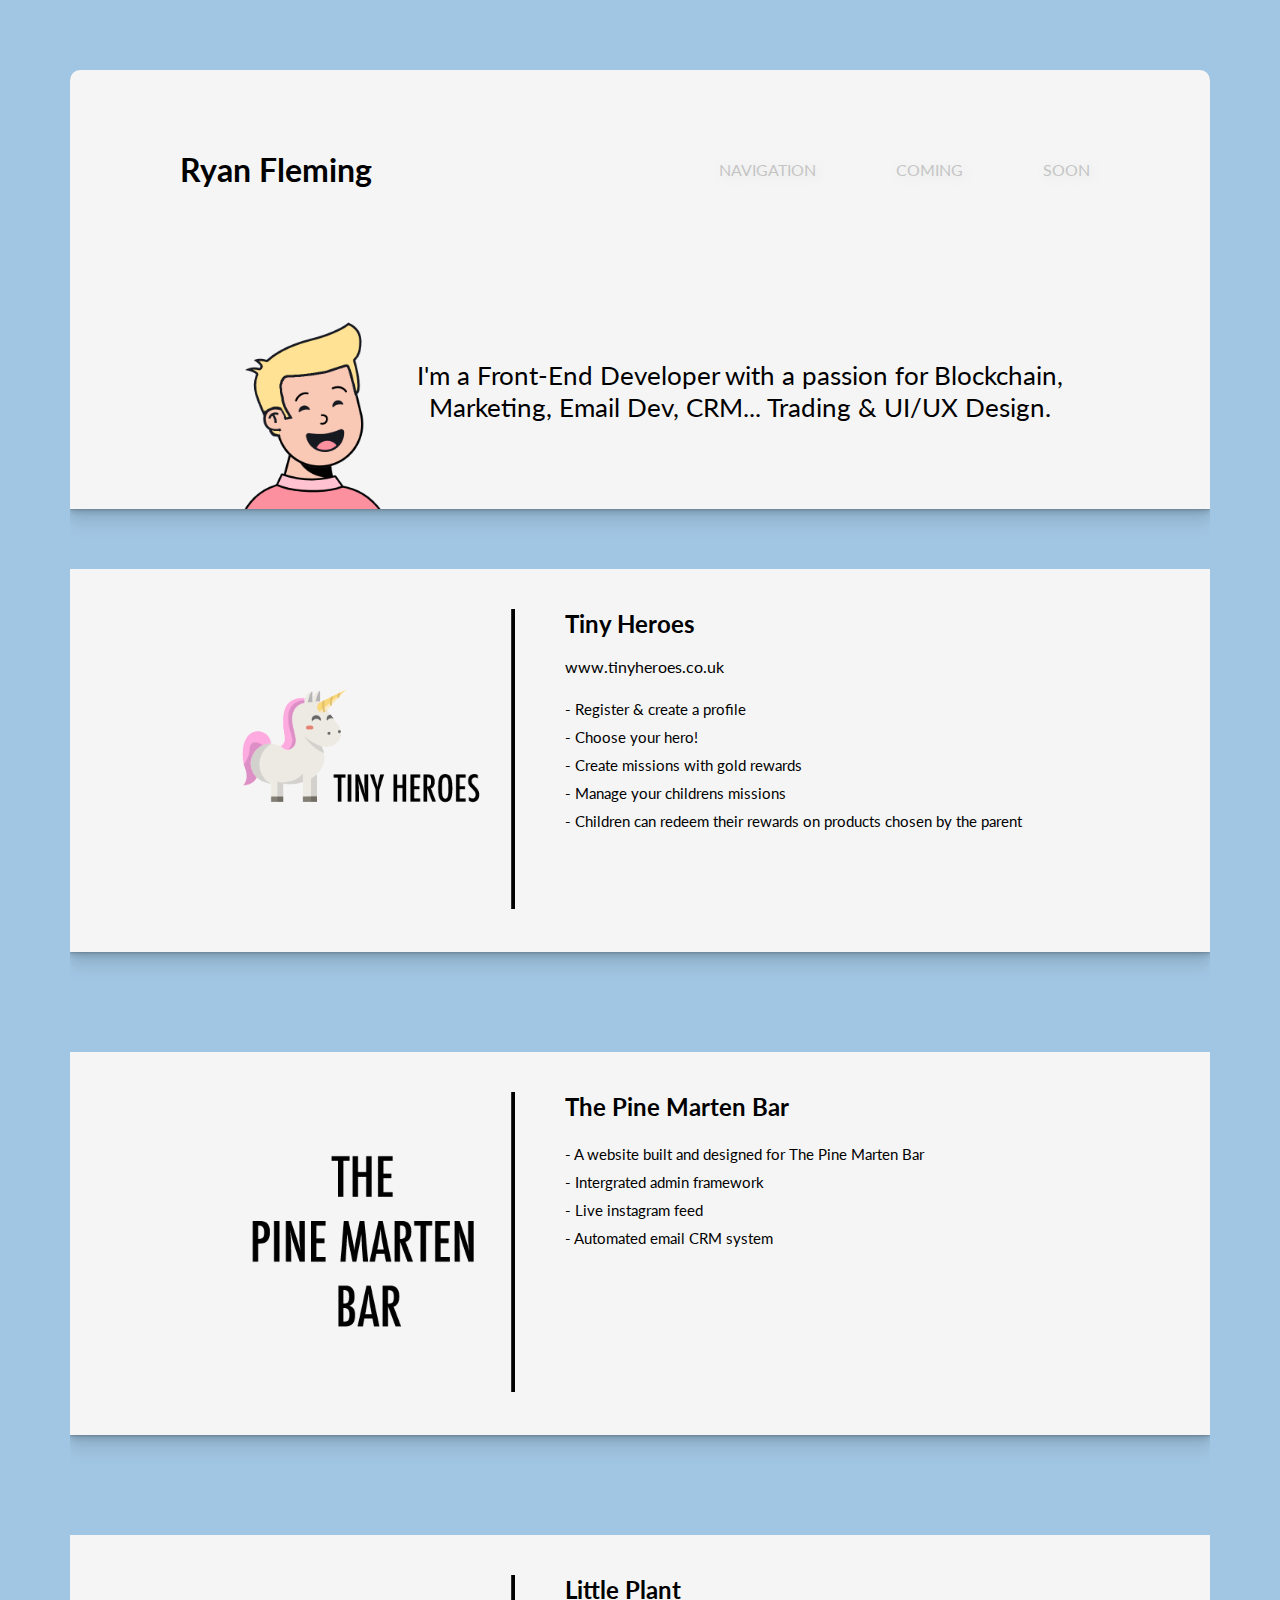
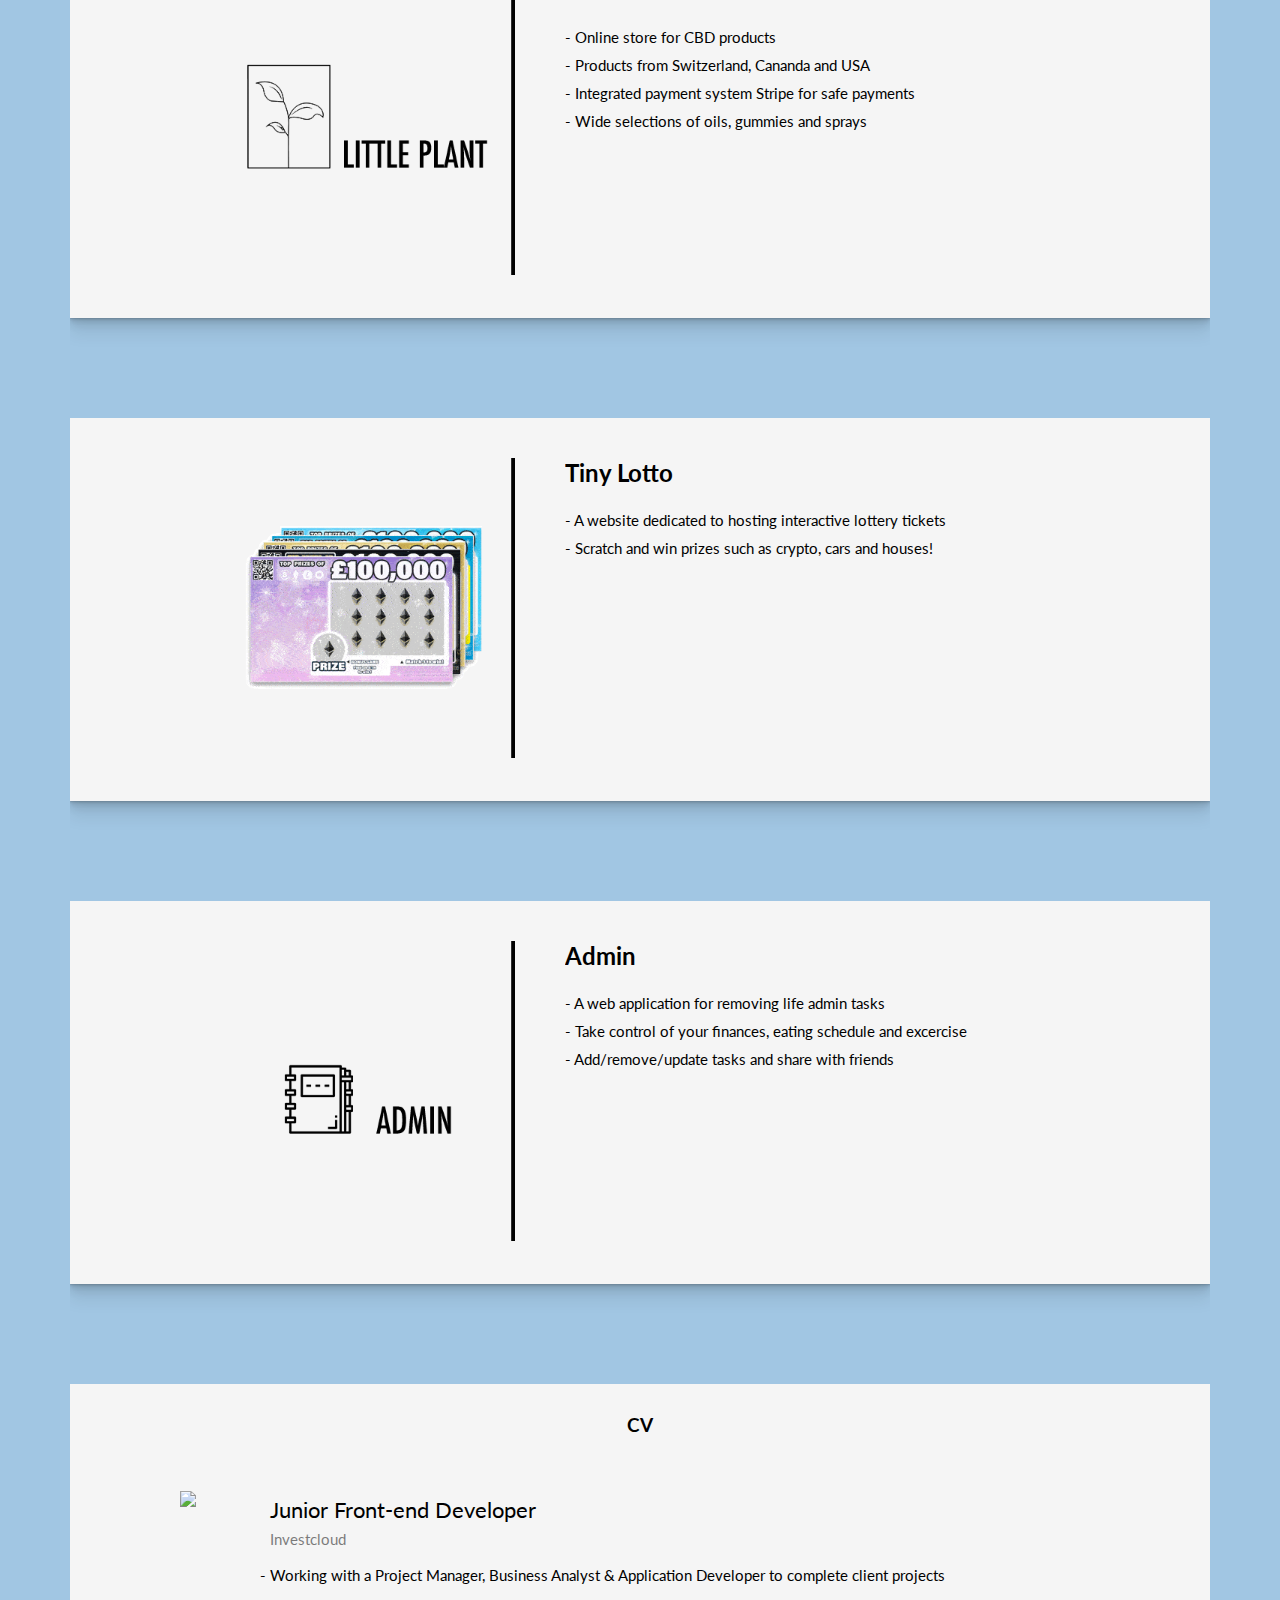
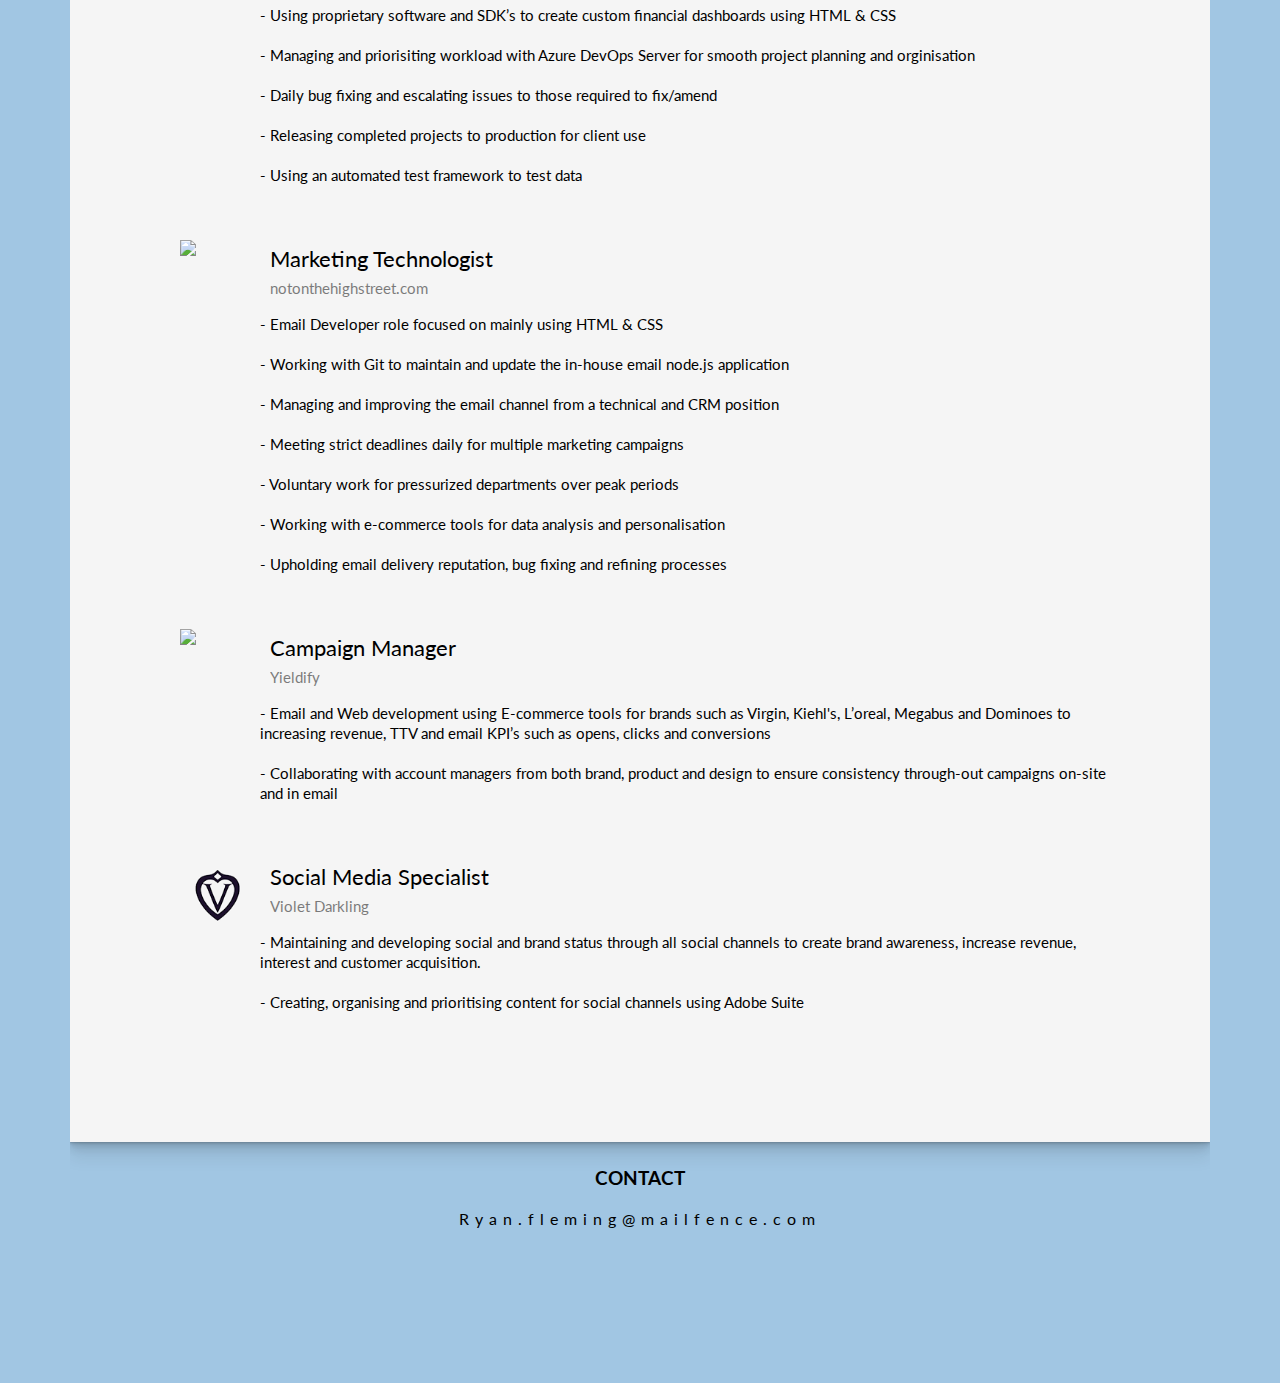
==== commit 69c1ffb9: "updating projects in portfolio - tinylotto.co.uk" ====
--- a/index.html
+++ b/index.html
@@ -36,15 +36,16 @@
         <h1>Ryan Fleming</h1>
       </div>
 
+      <!-- -->
       <div class="navigation-items">
         <a class="link" href="fitness.html">
-          <li class="nav-item">Work</li>
+          <li class="nav-item">Navigation</li>
         </a>
         <a class="link" href="work.html">
-          <li class="nav-item">Crypto</li>
+          <li class="nav-item">Coming</li>
         </a>
         <a class="link" href="contact.html">
-          <li class="nav-item">Contact</li>
+          <li class="nav-item">Soon</li>
         </a>
       </div>
     </nav>
@@ -159,6 +160,30 @@
               <i class="devicon-javascript-plain"> </i>
               <i class="devicon-git-plain-wordmark"> </i>
               <i class="devicon-heroku-original-wordmark"> </i>
+              <i class="devicon-photoshop-plain"> </i>
+            </span>
+          </div>
+        </div>
+
+        <div id="two-column">
+          <div class="placeholder-position">
+            <img class="placeholder" src="images/scratch-card-tiny-lotto-new.gif" />
+            <img class="placeholder-mobile" src="images/mobile-tiny-lotto-cards-.gif" />
+          </div>
+          <!-- fix the gallery - use display flex or grid -->
+          <div class="center">
+            <h2 class="project-title">Tiny Lotto</h2>
+            <br />
+            <!-- <a class="link-style" href="http://www.littleplant.co.uk/">
+                            http://www.littleplant.co.uk/</a><br><br> -->
+
+            <p class="project-description">
+              - A website dedicated to hosting interactive lottery tickets<br />
+              - Scratch and win prizes such as crypto, cars and houses! <br />
+            </p>
+            <br />
+
+            <span class="icons">
               <i class="devicon-photoshop-plain"> </i>
             </span>
           </div>
--- a/stylesheet.css
+++ b/stylesheet.css
@@ -70,6 +70,8 @@
   display: flex;
   line-height: 2em;
   border-radius: 10px 10px 10px 10px;
+  opacity: 0.2;
+  pointer-events: none;
 
 }
 
@@ -292,7 +294,7 @@
 }
 
 .gallery {
-  padding: 0 50px;
+  /* padding: 0 50px; */
 }
 
 .logo {
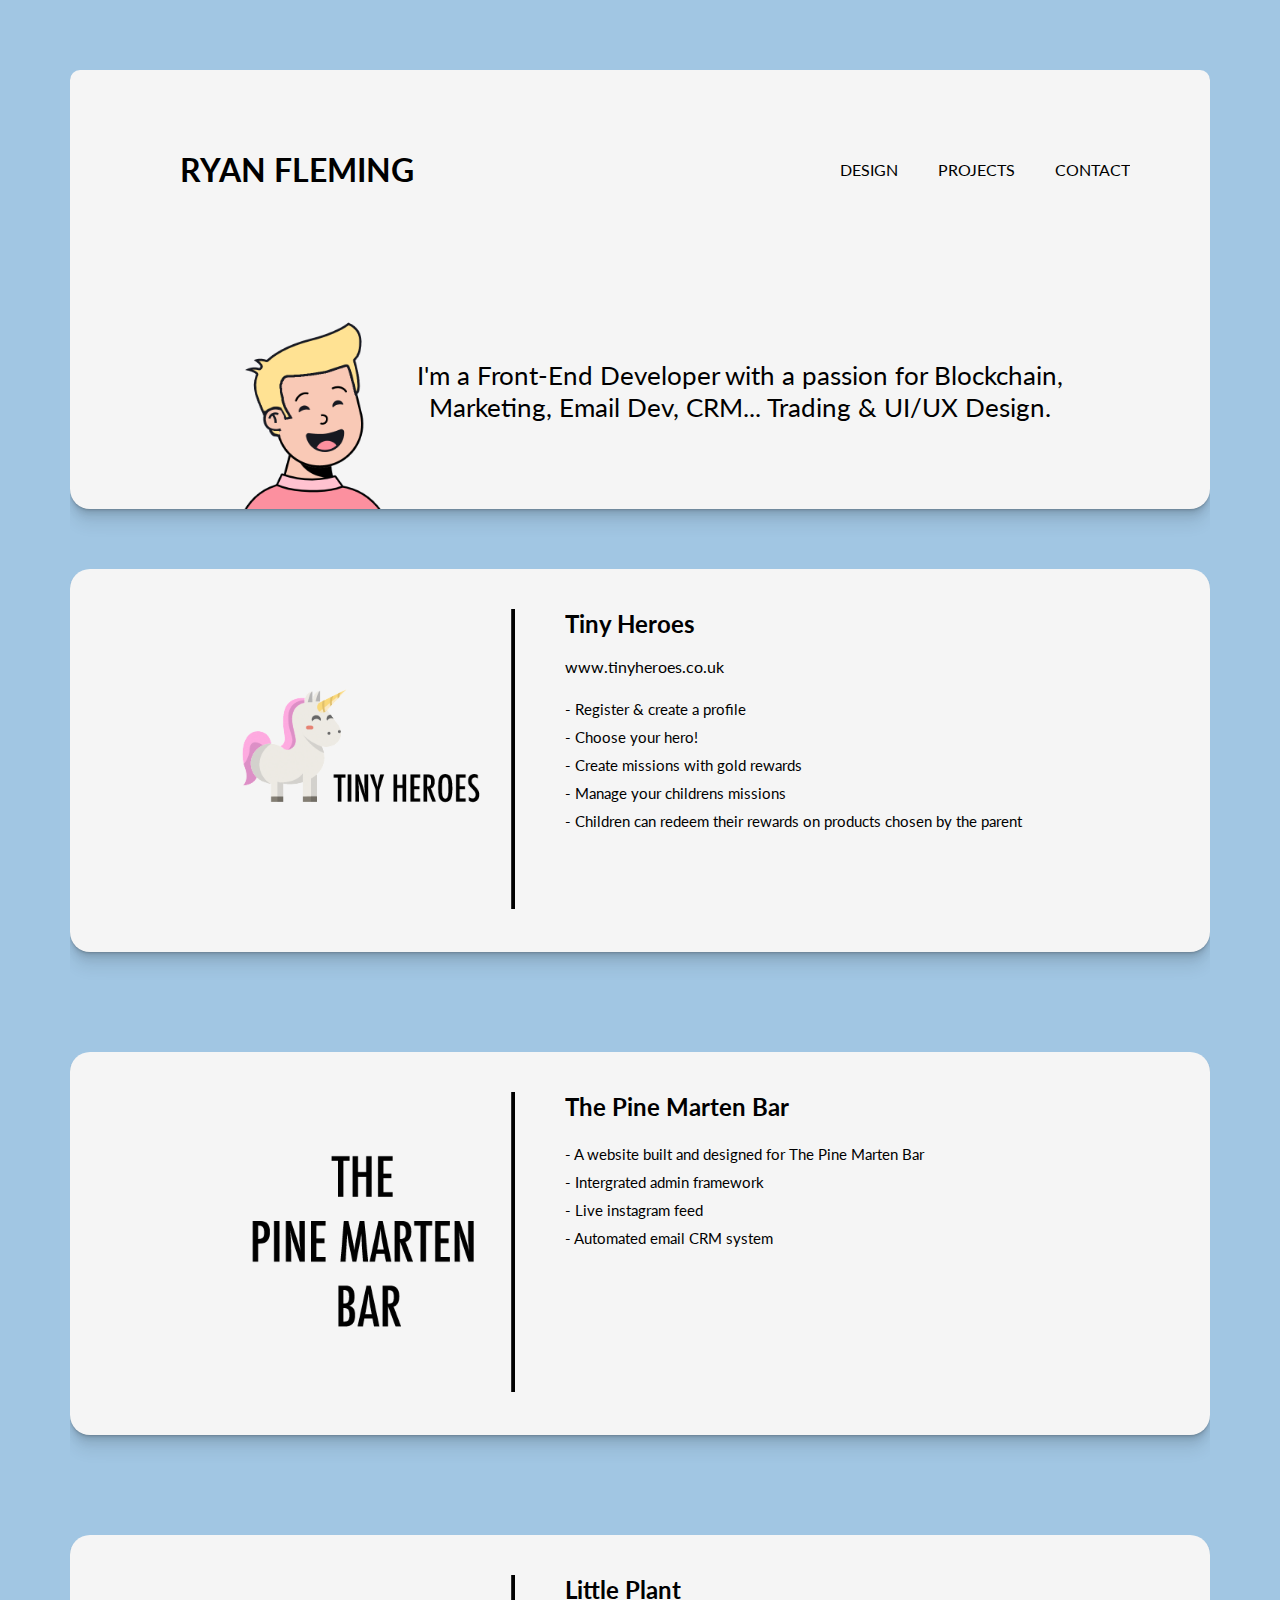
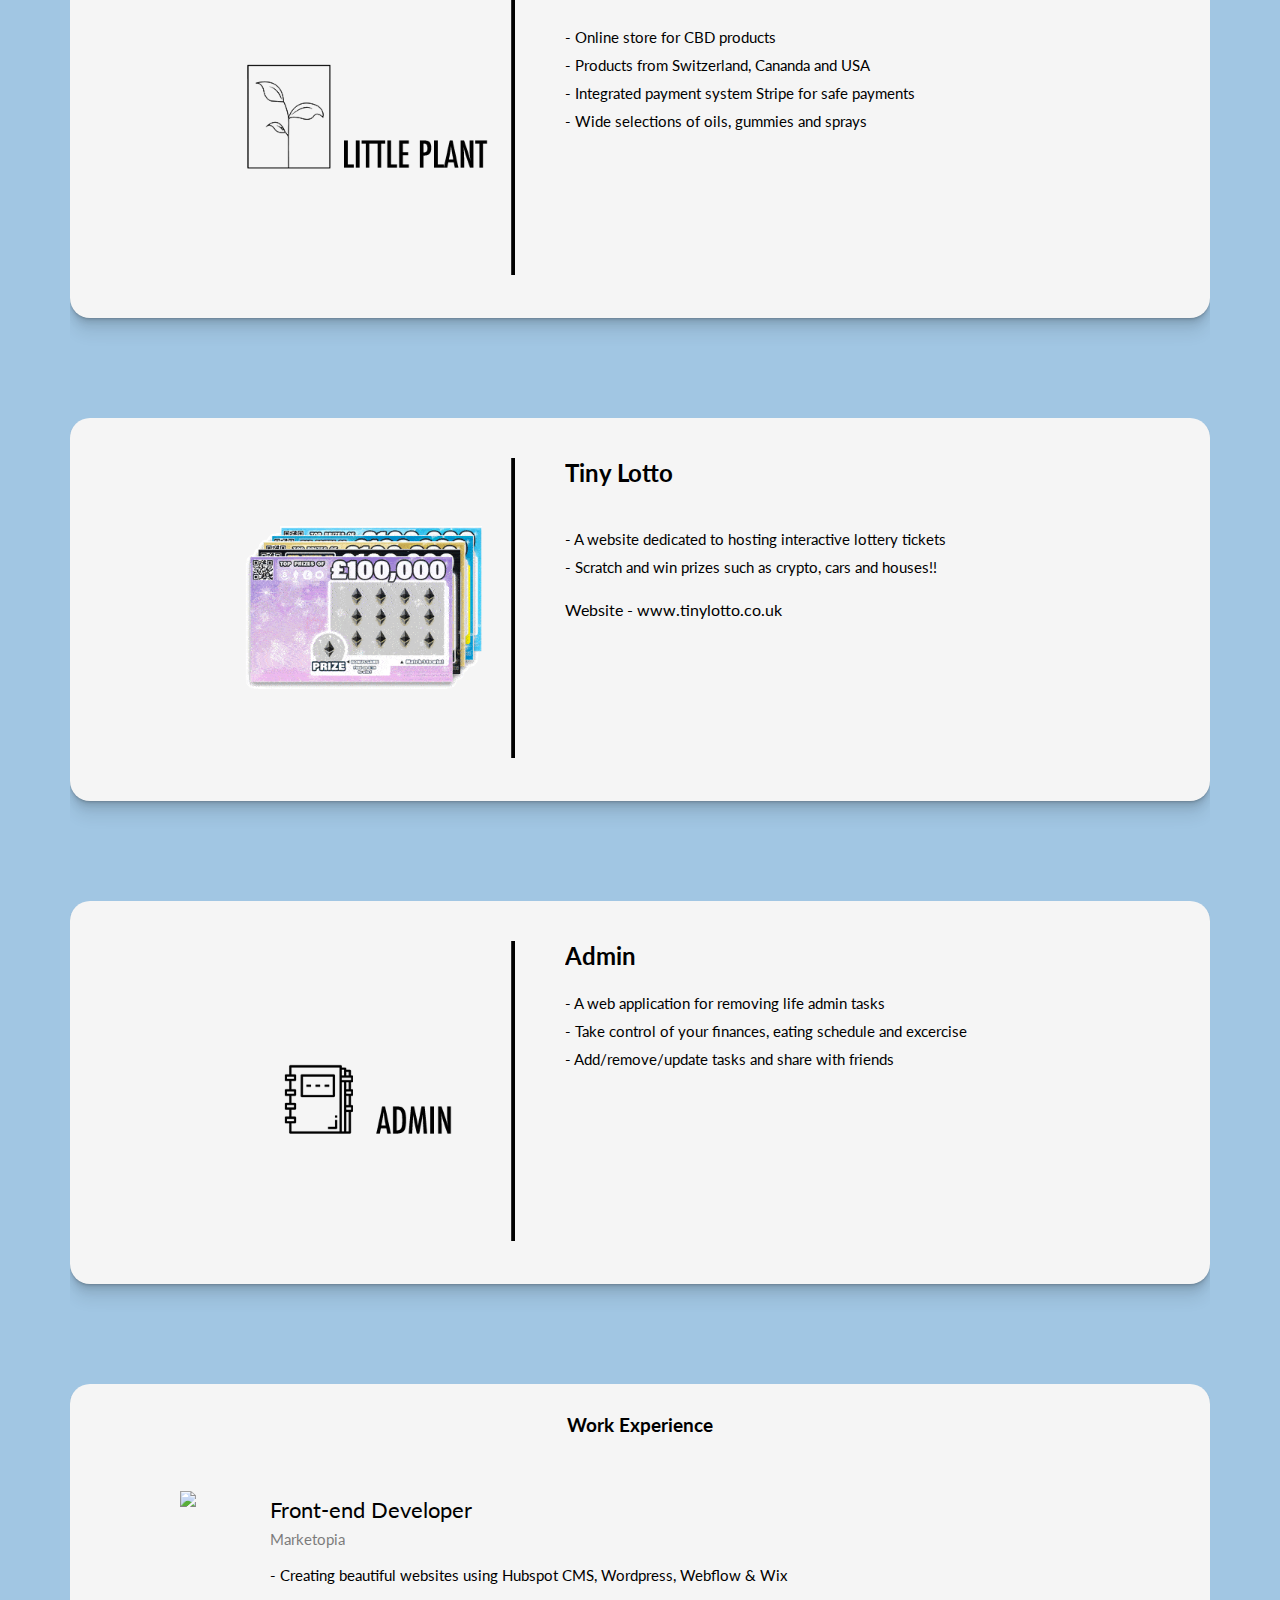
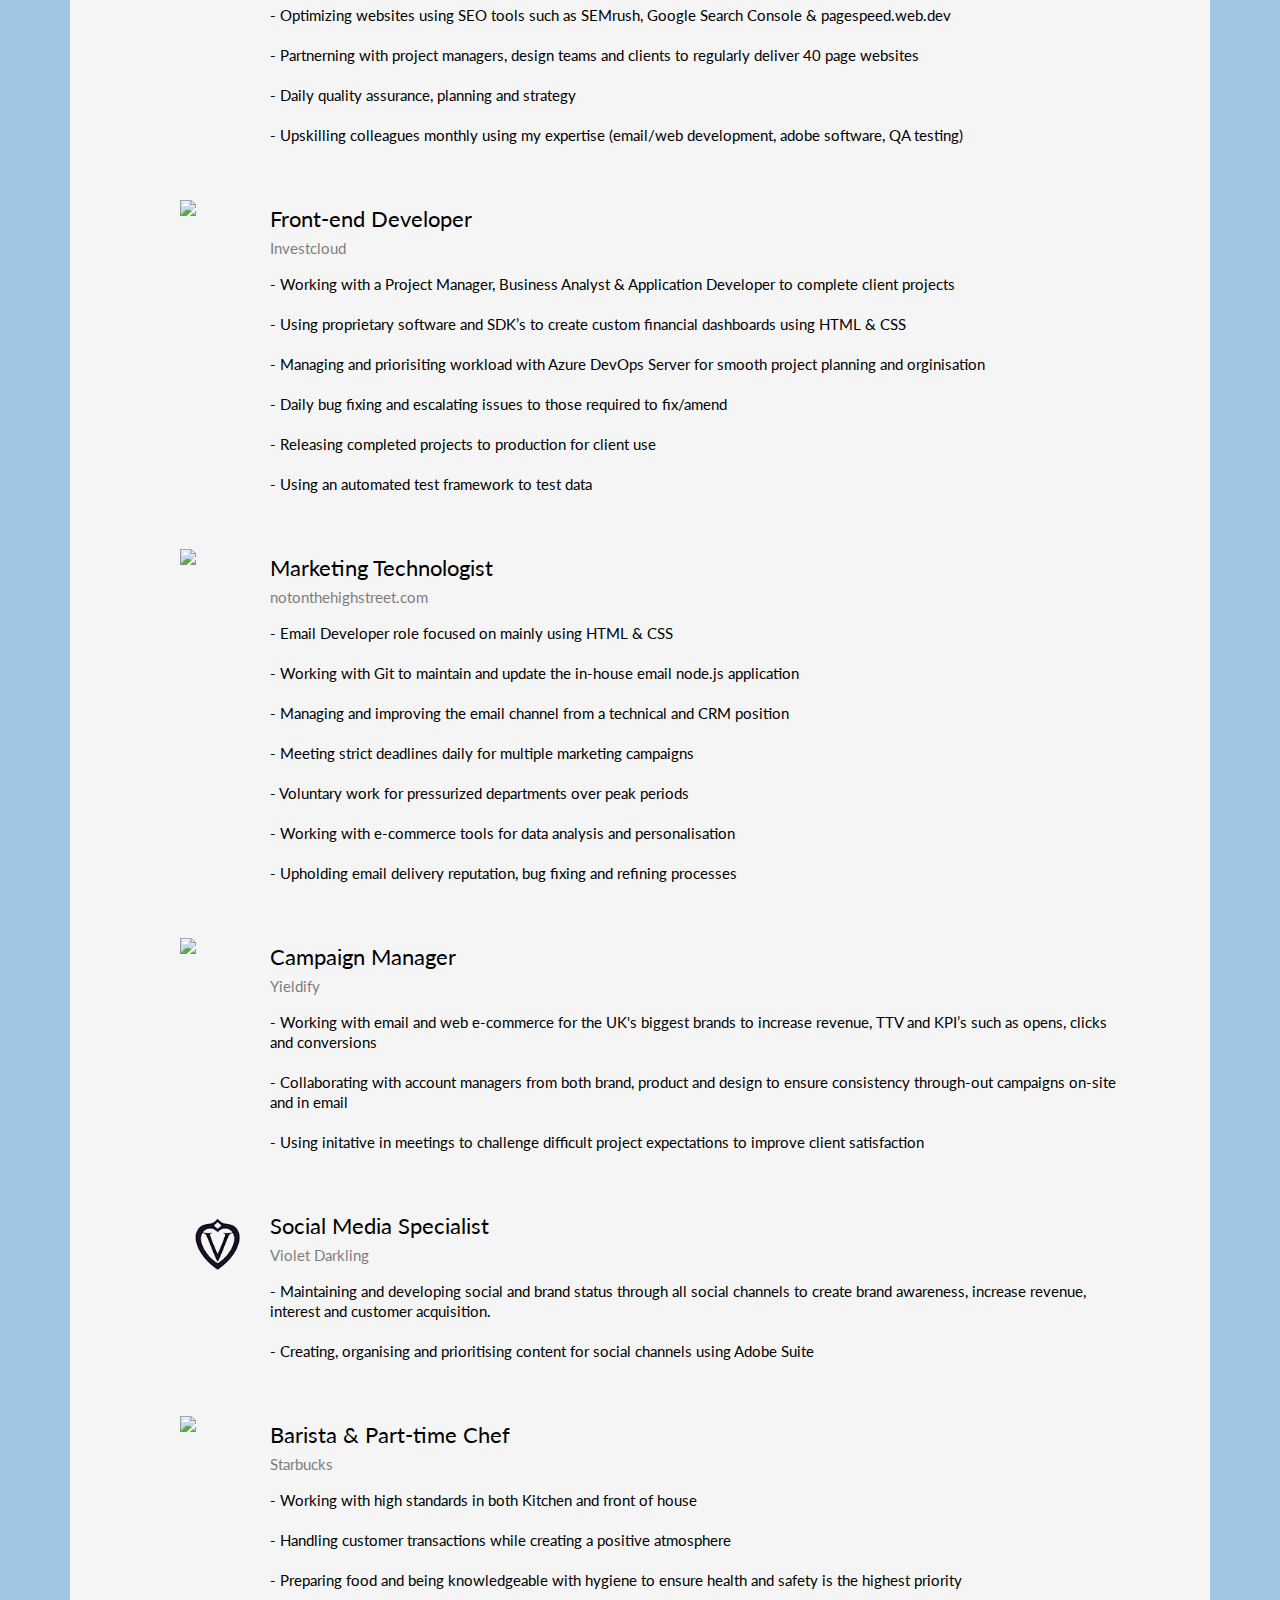
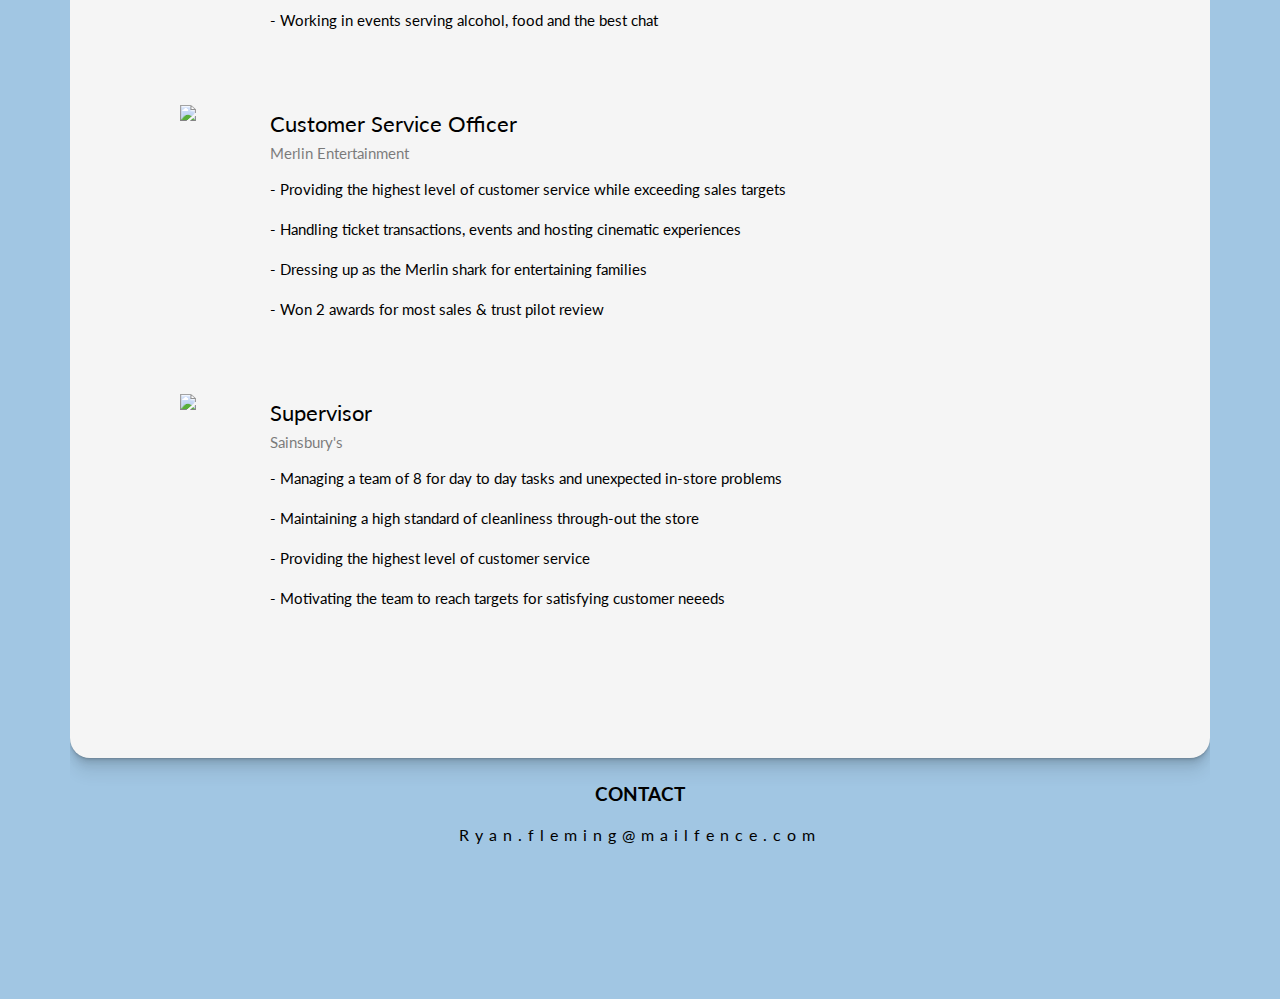
==== commit f070ac73: "new menus and pages" ====
--- a/index.html
+++ b/index.html
@@ -17,7 +17,9 @@
 <body>
   <!--CONTAINER -->
   <main class="container">
-    <!-- <nav id="navigation">
+
+    <!-- 
+    <nav id="navigation">
         <a class="link" href="www.ryanfleming.co.uk/design">
           <li class="nav-item">Fitness</li>
         </a>
@@ -28,24 +30,25 @@
           <li class="nav-item">Contact</li>
         </a>
       </nav>
-
-      -->
+-->
+
 
     <nav id="navigation">
       <div class="name">
-        <h1>Ryan Fleming</h1>
-      </div>
-
-      <!-- -->
+        <h1>RYAN FLEMING</h1>
+      </div>
       <div class="navigation-items">
-        <a class="link" href="fitness.html">
-          <li class="nav-item">Navigation</li>
-        </a>
-        <a class="link" href="work.html">
-          <li class="nav-item">Coming</li>
+        <a clas="link" href="index.html">
+          <li class="nav-item display-none">Home</li>
+        </a>
+        <a class="link" href="design.html">
+          <li class="nav-item">Design</li>
+        </a>
+        <a class="link" href="projects.html">
+          <li class="nav-item">Projects</li>
         </a>
         <a class="link" href="contact.html">
-          <li class="nav-item">Soon</li>
+          <li class="nav-item">Contact</li>
         </a>
       </div>
     </nav>
@@ -80,7 +83,6 @@
           <div class="center">
             <h2 class="project-title">Tiny Heroes</h2>
             <br />
-
             <a class="link-style" target="_blank" href="http://www.tinyheroes.co.uk/">
               www.tinyheroes.co.uk</a><br /><br />
 
@@ -170,19 +172,18 @@
             <img class="placeholder" src="images/scratch-card-tiny-lotto-new.gif" />
             <img class="placeholder-mobile" src="images/mobile-tiny-lotto-cards-.gif" />
           </div>
-          <!-- fix the gallery - use display flex or grid -->
+          <!-- fix the gallery - use display flex or grid hello -->
           <div class="center">
-            <h2 class="project-title">Tiny Lotto</h2>
-            <br />
+            <h2 class="project-title">Tiny Lotto </h2><br /><br />
             <!-- <a class="link-style" href="http://www.littleplant.co.uk/">
                             http://www.littleplant.co.uk/</a><br><br> -->
 
             <p class="project-description">
               - A website dedicated to hosting interactive lottery tickets<br />
-              - Scratch and win prizes such as crypto, cars and houses! <br />
-            </p>
-            <br />
-
+              - Scratch and win prizes such as crypto, cars and houses!! <br />
+            </p>
+            <br />
+            Website - <a class="link-style " href="www.tinylotto.co.uk"> www.tinylotto.co.uk</a> <br /><br />
             <span class="icons">
               <i class="devicon-photoshop-plain"> </i>
             </span>
@@ -224,12 +225,30 @@
       <!--role gallery-->
 
       <div class="cv">
-        <h3 id="cvHeader">CV</h3>
+        <h3 id="cvHeader">Work Experience</h3>
+        <div class="cv-section">
+          <img class="logo" src="images/marketopia-brand-logo.webp" />
+          <p class="cv-gold-header">
+            Front-end Developer <br />
+            <span class="sub-header"><a class="link-style" href="https://www.marketopia.com">Marketopia</a></span>
+          </p>
+          <div class="job-description">
+            <p class="white-para-left">
+              - Creating beautiful websites using Hubspot CMS, Wordpress, Webflow & Wix
+              <br /><br />- Optimizing websites using SEO tools such as SEMrush, Google Search Console &
+              pagespeed.web.dev <br /><br />- Partnerning with project managers, design teams and clients to regularly
+              deliver 40 page websites <br /><br />
+              - Daily quality assurance, planning and strategy<br /><br />
+              - Upskilling colleagues monthly using my expertise (email/web development, adobe software, QA testing)
+            </p>
+          </div>
+        </div>
+
         <div class="cv-section">
           <img class="logo" src="images/investcloud.jpg?3" />
           <p class="cv-gold-header">
-            Junior Front-end Developer <br />
-            <span class="sub-header">Investcloud</span>
+            Front-end Developer <br />
+            <span class="sub-header"><a class="link-style" href="https://www.investcloud.com">Investcloud</a></span>
           </p>
           <div class="job-description">
             <p class="white-para-left">
@@ -251,7 +270,8 @@
           <img class="logo" src="images/noths.png" />
           <p class="cv-gold-header">
             Marketing Technologist <br />
-            <span class="sub-header">notonthehighstreet.com</span>
+            <span class="sub-header"><a class="link-style"
+                href="https://www.notonthehighstreet.com">notonthehighstreet.com</a></span>
           </p>
           <div class="job-description">
             <p class="white-para-left">
@@ -273,18 +293,19 @@
           <img class="logo" src="images/yieldify.png" />
           <p class="cv-gold-header">
             Campaign Manager <br />
-            <span class="sub-header">Yieldify</span>
-          </p>
-          <div class="job-description">
-            <p class="white-para-left">
-              - Email and Web development using E-commerce tools for brands
-              such as Virgin, Kiehl's, L’oreal, Megabus and Dominoes to
-              increasing revenue, TTV and email KPI’s such as opens, clicks
+            <span class="sub-header"><a class="link-style" href="https://www.yieldify.com">Yieldify</span></a>
+          </p>
+          <div class="job-description">
+            <p class="white-para-left">
+              - Working with email and web e-commerce for the UK's biggest brands to
+              increase revenue, TTV and KPI’s such as opens, clicks
               and conversions
               <br /><br />
               - Collaborating with account managers from both brand, product
               and design to ensure consistency through-out campaigns on-site
               and in email
+              <br /><br />
+              - Using initative in meetings to challenge difficult project expectations to improve client satisfaction
             </p>
           </div>
         </div>
@@ -292,8 +313,9 @@
         <div class="cv-section">
           <img class="logo" src="images/violetdarkling.png" />
           <p class="cv-gold-header">
-            Social Media Specialist <br />
-            <span class="sub-header">Violet Darkling</span>
+            Social Media Specialist<br />
+            <span class="sub-header"><a class="link-style" href="https://www.violetdarkling.com">Violet
+                Darkling</a></span>
           </p>
           <div class="job-description">
             <p class="white-para-left">
@@ -305,6 +327,58 @@
             </p>
           </div>
         </div>
+
+        <div class="cv-section">
+          <img class="logo" src="images/starbucks-logo.webp" />
+          <p class="cv-gold-header">
+            Barista & Part-time Chef <br />
+            <span class="sub-header"><a class="link-style" href="https://www.starbucks.com">Starbucks</a></span>
+          </p>
+          <div class="job-description">
+            <p class="white-para-left">
+              - Working with high standards in both Kitchen and front of house<br /><br />
+              - Handling customer transactions while creating a positive atmosphere<br /><br />
+              - Preparing food and being knowledgeable with hygiene to ensure health and safety is the highest
+              priority<br /><br />
+              - Working in events serving alcohol, food and the best chat<br /><br />
+            </p>
+          </div>
+        </div>
+
+        <div class="cv-section">
+          <img class="logo" src="images/merlin-entertainment-logo.webp" />
+          <p class="cv-gold-header">
+
+            Customer Service Officer <br />
+            <span class="sub-header"><a class="link-style" href="https://www.merlinentertainments.biz/">Merlin
+                Entertainment</a></span>
+          </p>
+          <div class="job-description">
+            <p class="white-para-left">
+              - Providing the highest level of customer service while exceeding sales targets <br /><br />
+              - Handling ticket transactions, events and hosting cinematic experiences <br /><br />
+              - Dressing up as the Merlin shark for entertaining families<br /><br />
+              - Won 2 awards for most sales & trust pilot review<br /><br />
+            </p>
+          </div>
+        </div>
+
+        <div class="cv-section">
+          <img class="logo" src="images/sainsburys.webp" />
+          <p class="cv-gold-header">
+
+            Supervisor<br />
+            <span class="sub-header"><a class="link-style" href="https://www.sainsburys.co.uk/">Sainsbury's</a></span>
+          </p>
+          <div class="job-description">
+            <p class="white-para-left">
+              - Managing a team of 8 for day to day tasks and unexpected in-store problems<br /><br />
+              - Maintaining a high standard of cleanliness through-out the store <br /><br />
+              - Providing the highest level of customer service<br /><br />
+              - Motivating the team to reach targets for satisfying customer neeeds <br /><br />
+            </p>
+          </div>
+        </div>
         <div class="div-center">
           <a href="/download/ryanflemingcv.pdf"><button class="download-btn" type="button">
               DOWNLOAD CV
--- a/stylesheet.css
+++ b/stylesheet.css
@@ -6,6 +6,10 @@
   overflow-x: hidden;
 }
 
+a:-webkit-any-link {
+  text-decoration:none;
+  }
+
 .hover-color {
   background-color: rgb(81, 176, 231);
 }
@@ -18,6 +22,14 @@
 @font-face {
   font-family: "";
   src: url(/fonts/.ttf);
+}
+
+.display-none {
+  display:none;
+}
+
+.underline {
+  text-decoration: underline;
 }
 
 .top-secret-btn {
@@ -69,19 +81,16 @@
 .navigation-items {
   display: flex;
   line-height: 2em;
-  border-radius: 10px 10px 10px 10px;
-  opacity: 0.2;
-  pointer-events: none;
+  border-radius: 10px 10px 10px 10px; 
 
 }
 
 .nav-item {
   text-decoration: none;
   font-size: 16px;
-  padding: 0px 40px;
+  padding-left:40px;
   list-style-type: none;
   text-transform: uppercase;
-  text-shadow: 2px 2px 7px rgba(150, 150, 150, 0.63);
 
 }
 
@@ -97,6 +106,8 @@
   padding-top: 40px;
   box-shadow: rgba(0, 0, 0, 0.07) 0px 1px 1px, rgba(0, 0, 0, 0.07) 0px 2px 2px, rgba(0, 0, 0, 0.07) 0px 4px 4px, rgba(0, 0, 0, 0.07) 0px 8px 8px, rgba(0, 0, 0, 0.07) 0px 16px 16px;
   justify-content: center;
+  border-radius: 0px 0px 20px 20px;
+
 }
 
 .intro {
@@ -186,6 +197,7 @@
   box-shadow: rgb(0 0 0 / 7%) 0px 1px 1px, rgb(0 0 0 / 7%) 0px 2px 2px, rgb(0 0 0 / 7%) 0px 4px 4px, rgb(0 0 0 / 7%) 0px 8px 8px, rgb(0 0 0 / 7%) 0px 16px 16px;
   background: whitesmoke;
   padding: 40px 30px;
+  border-radius:20px;
 }
 
 .cv {
@@ -194,6 +206,7 @@
   box-shadow: rgba(0, 0, 0, 0.07) 0px 1px 1px, rgba(0, 0, 0, 0.07) 0px 2px 2px, rgba(0, 0, 0, 0.07) 0px 4px 4px, rgba(0, 0, 0, 0.07) 0px 8px 8px, rgba(0, 0, 0, 0.07) 0px 16px 16px;
   background: whitesmoke;
   padding-bottom: 100px;
+  border-radius:20px;
 }
 
 .center-align {
@@ -204,6 +217,7 @@
 .link-style {
   text-decoration: none;
 }
+
 
 .project-container {
   justify-content: center;
@@ -313,7 +327,7 @@
 .white-para-left {
   font-size: 15px;
   text-align: left;
-  padding-left: 90px;
+  padding-left: 100px;
   line-height: 20px;
   padding-right: 90px;
 }
@@ -416,30 +430,45 @@
 }
 
 
-
-
-
-
-
-
-
-
-
-
-
+/* IPAD STYLING */
+
+@media only screen and (min-width: 768px) and (max-width: 1024px)  {
+
+  .placeholder {
+    width: 100%;
+    height: auto;
+}
+}
+
+
+/* MOBILE STYLING */
 
 @media only screen and (max-width: 768px) {
-
 
   body {
     margin: 0px !important;
     overflow-x: hidden;
   }
 
+  .logo {
+    position: relative;
+    margin: -45px 15px;
+    width: 75px;
+}
+
+  .display-none {
+    display:none;
+  }
+
   .avatar {
     width: 150px;
     height: 150px;
   }
+
+  .placeholder {
+    width: 100%;
+    height: auto;
+}
 
   #navigation {
     justify-content: center;
